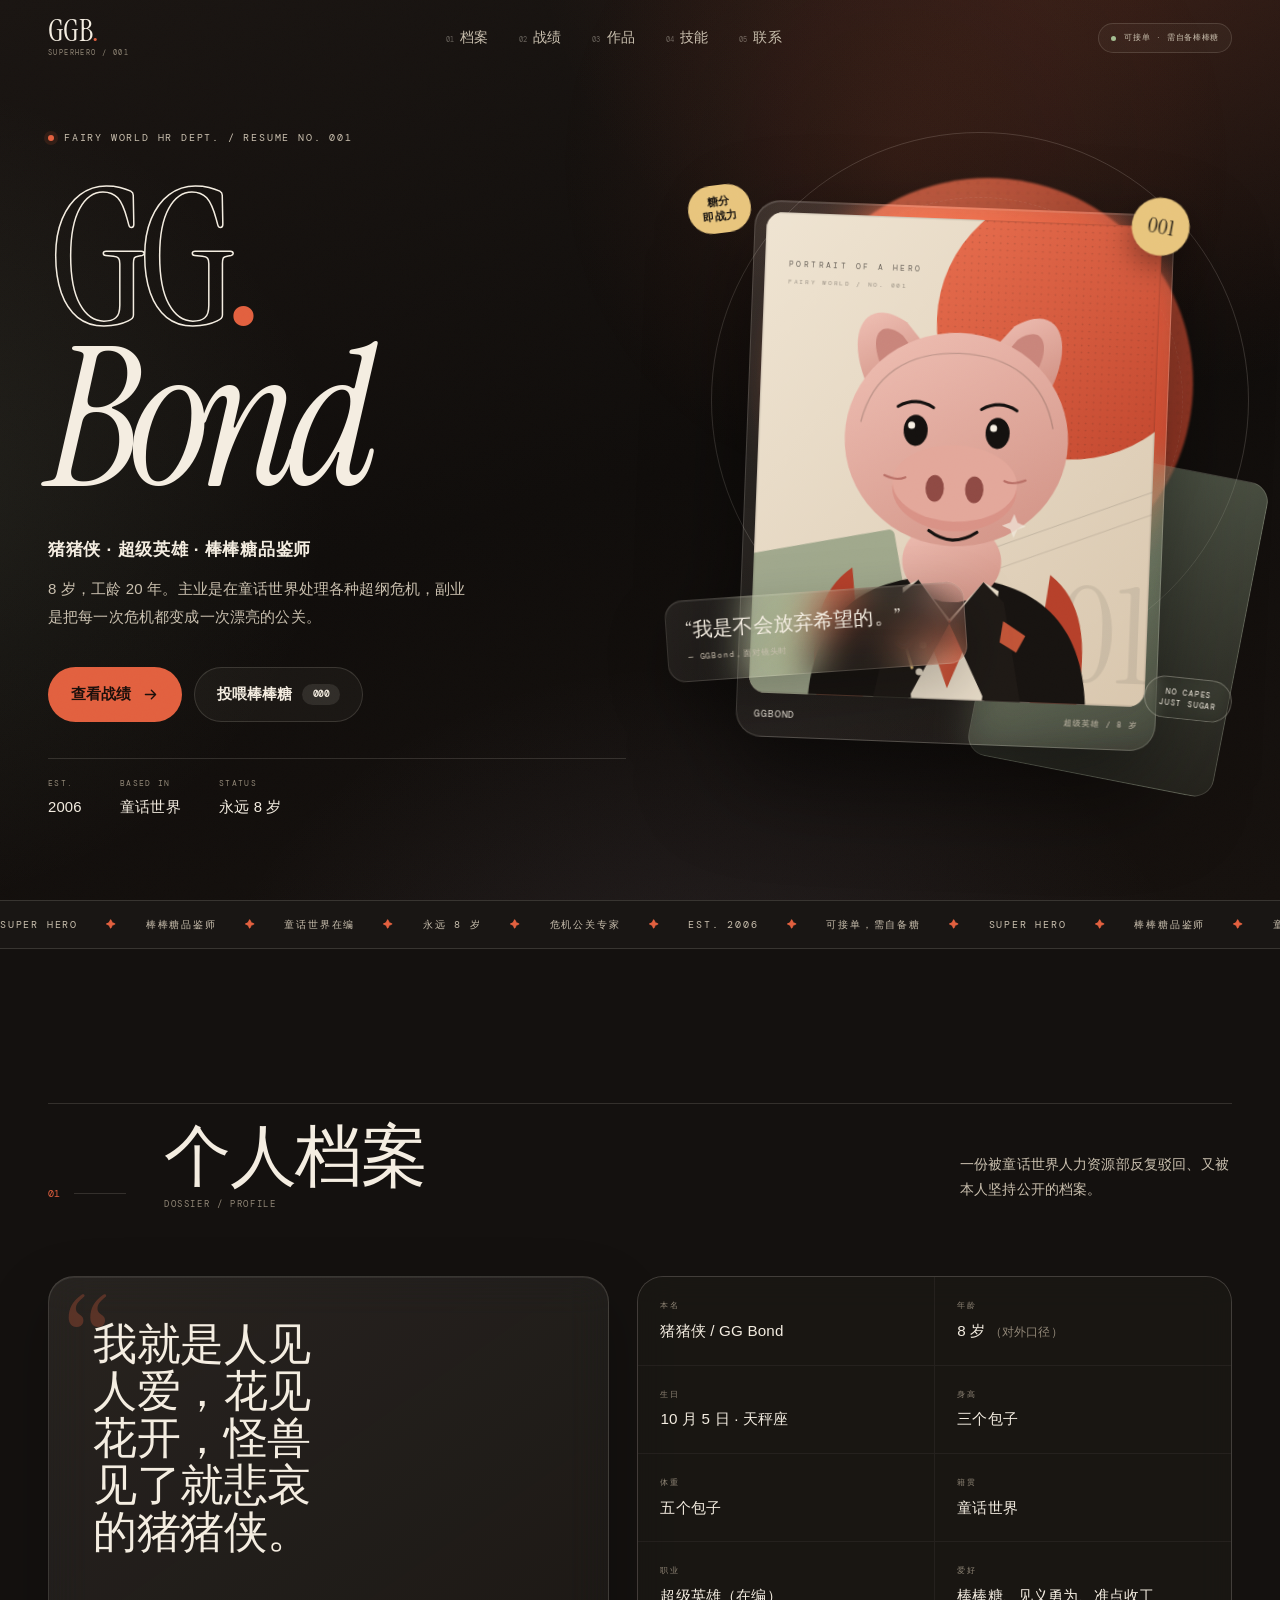
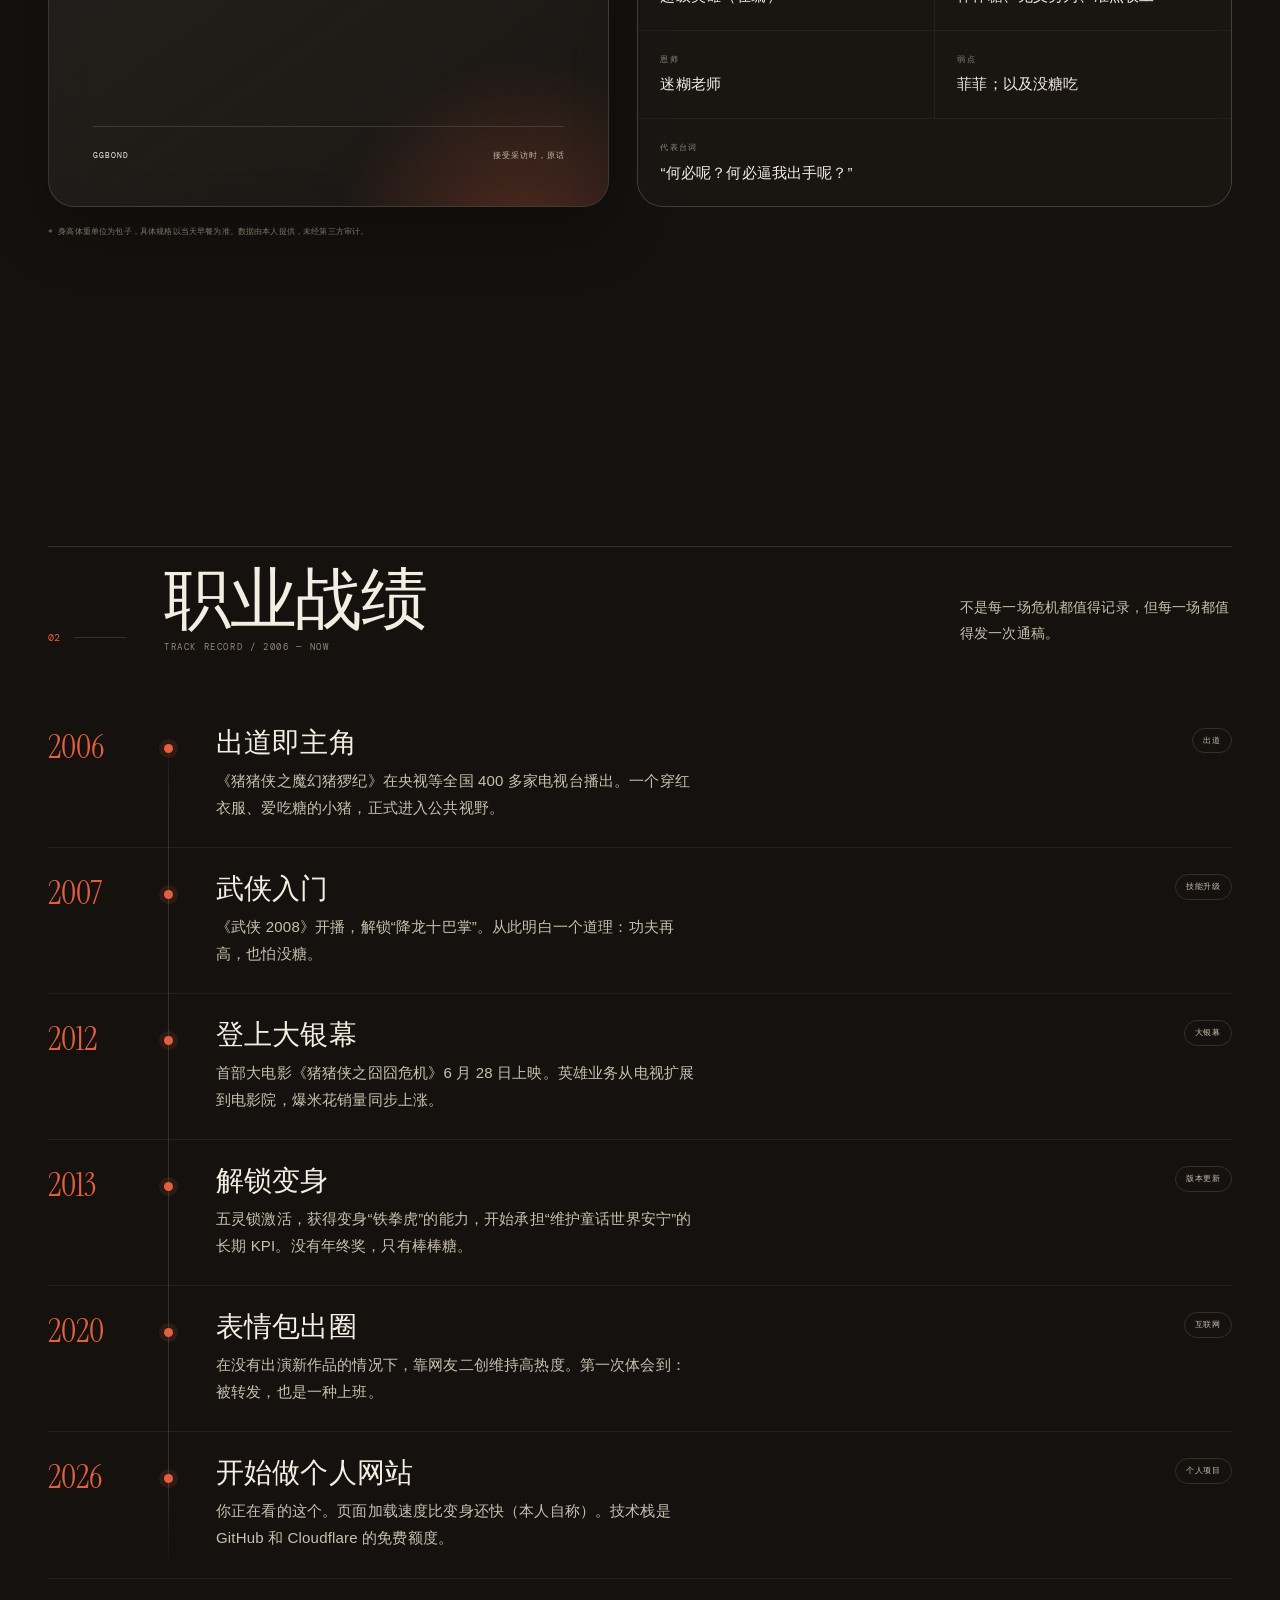
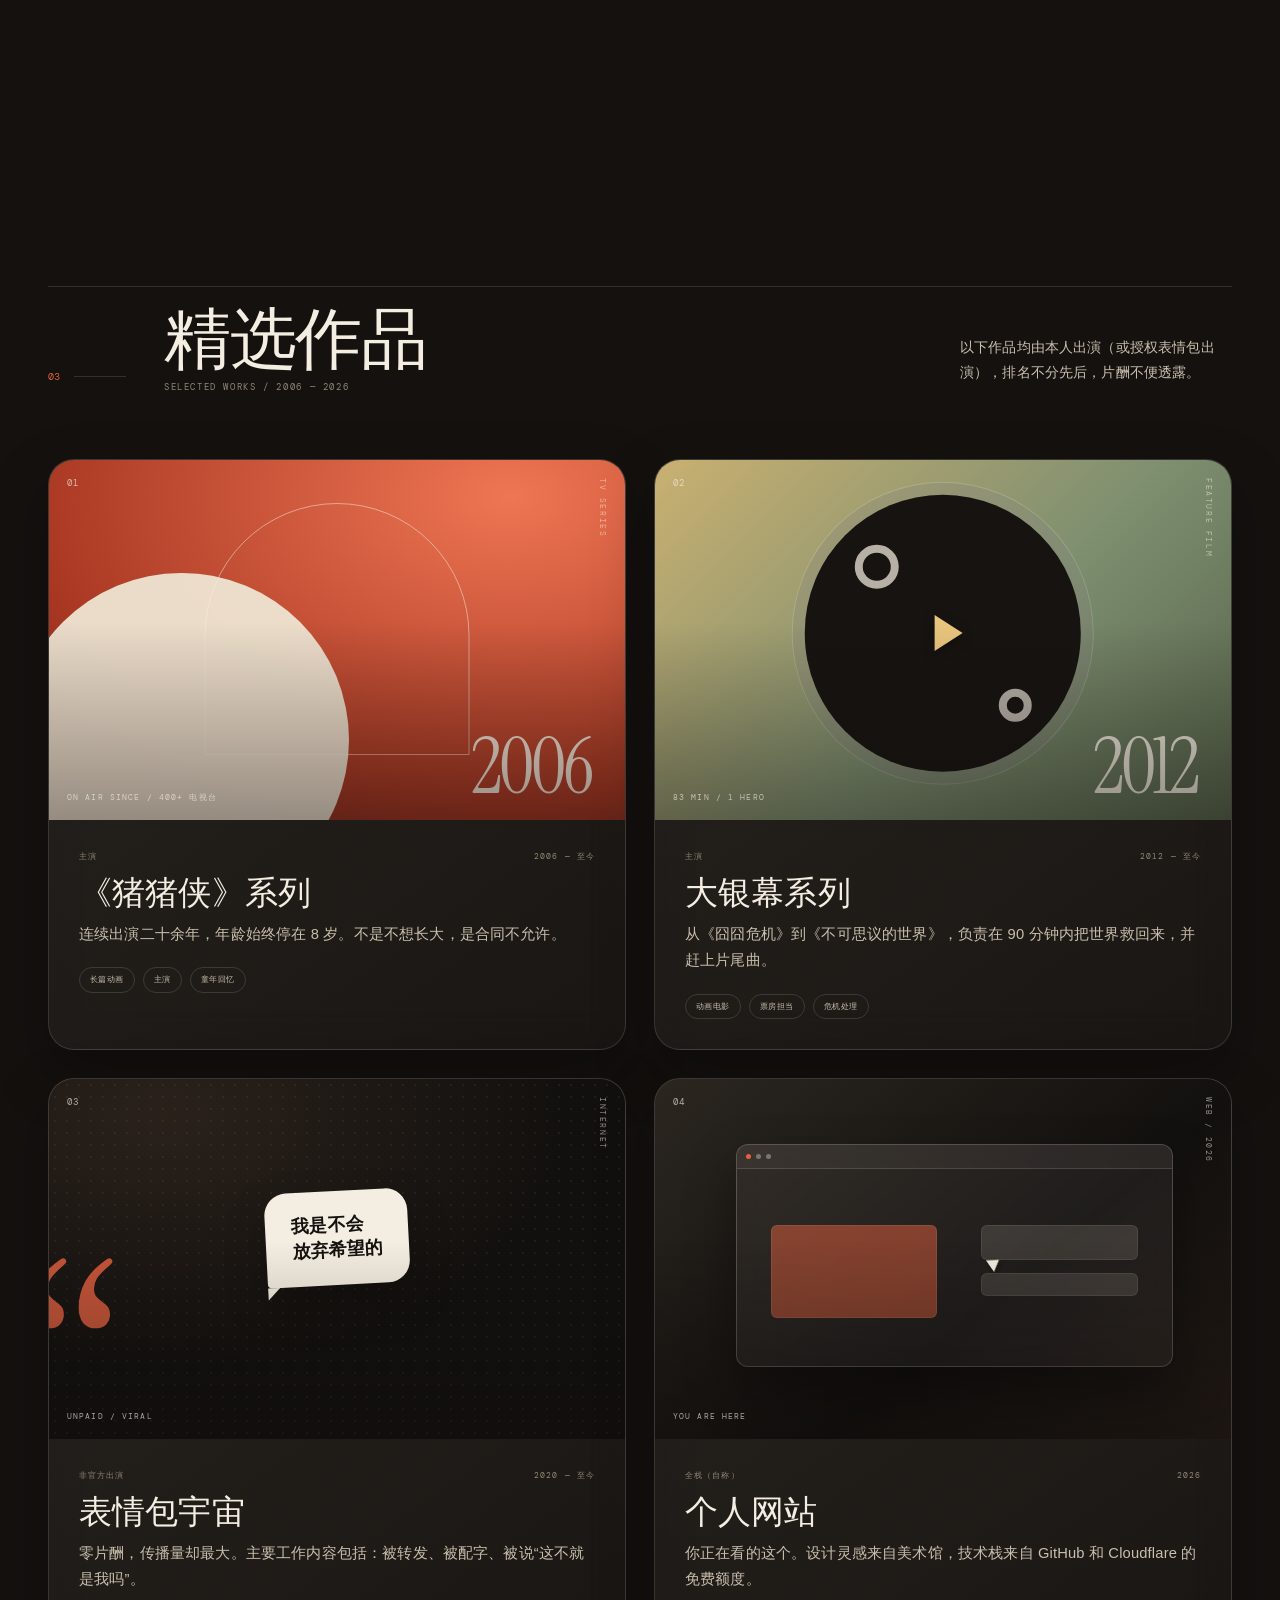
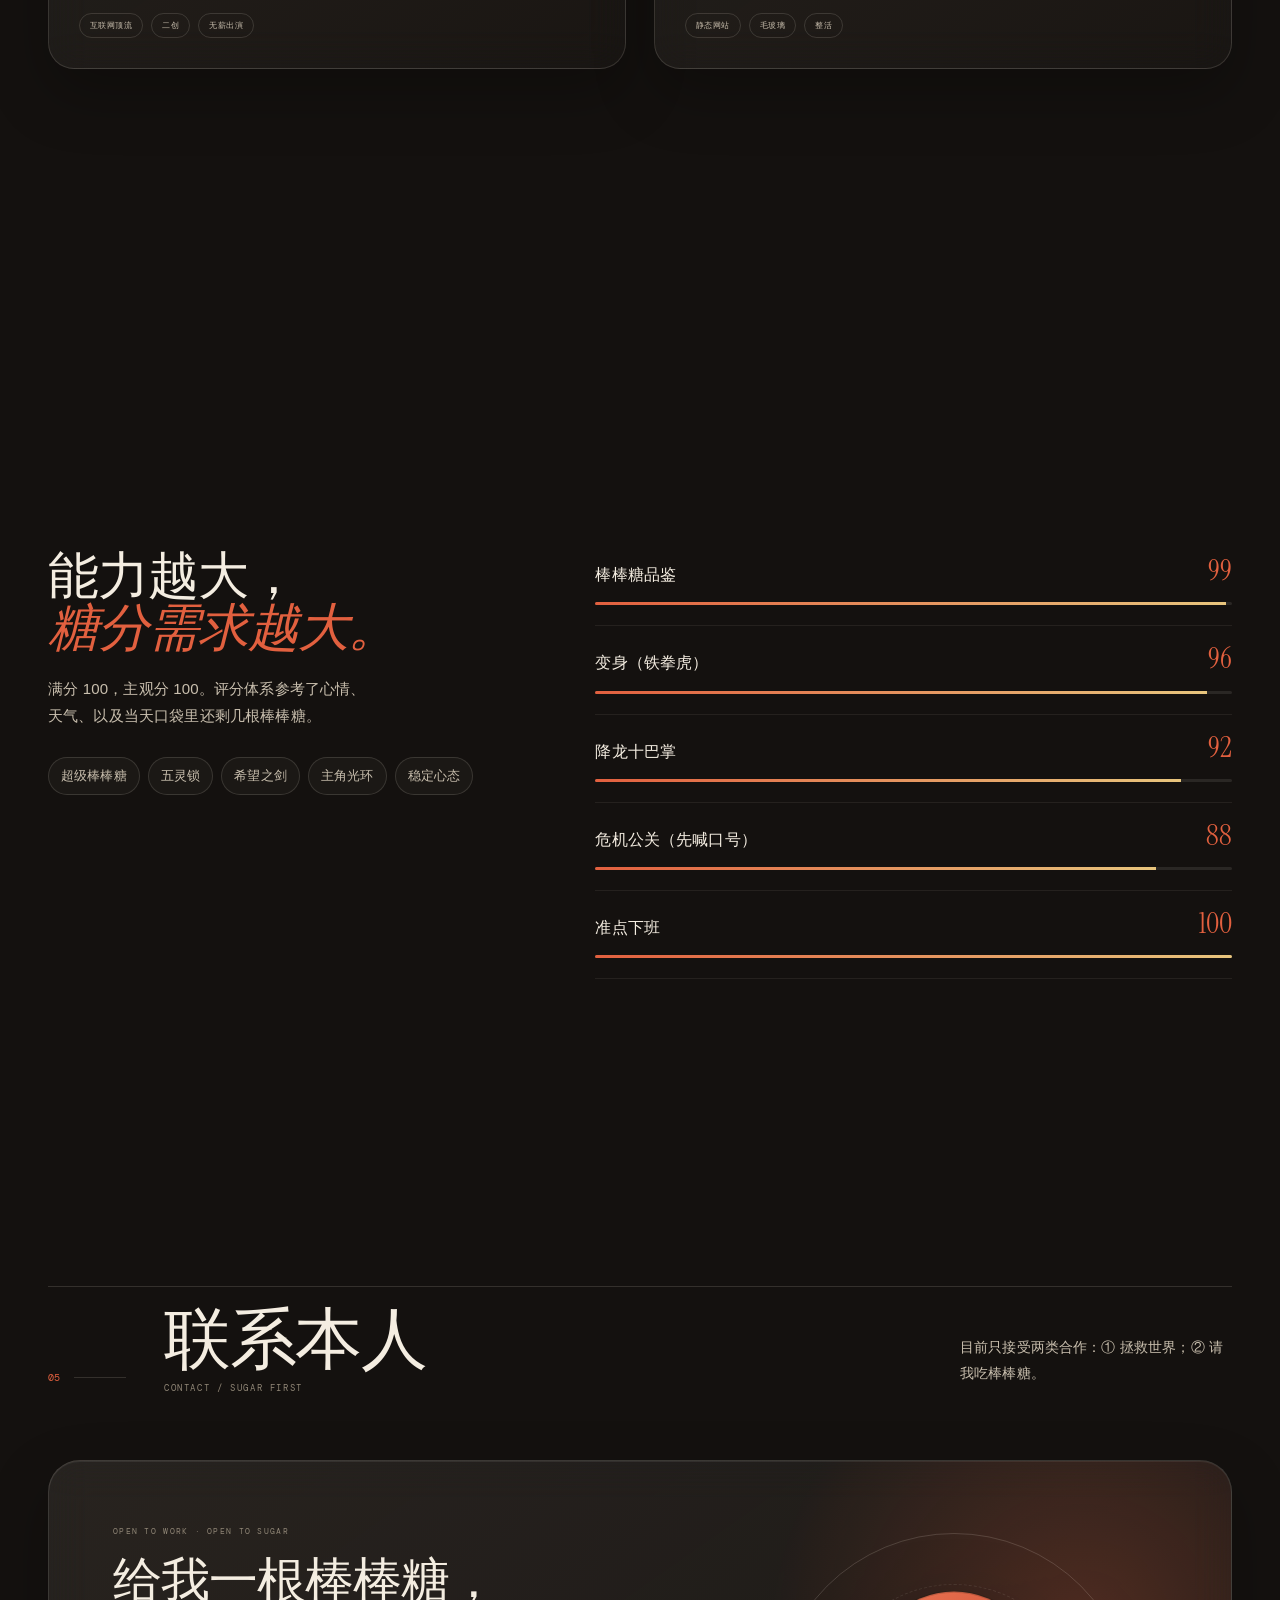
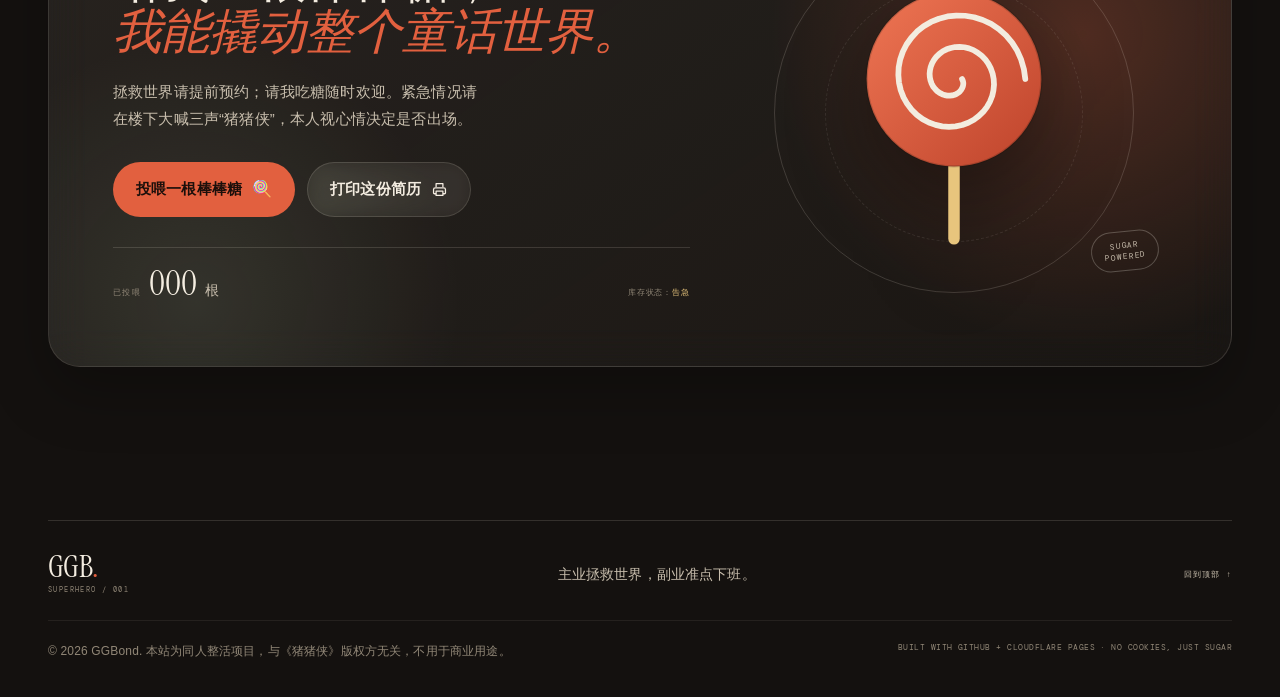
==== index.html @ 36826142 "feat: GGBond personal site" ====
<!DOCTYPE html>
<html lang="zh-CN" class="no-js">
<head>
  <meta charset="UTF-8">
  <meta name="viewport" content="width=device-width, initial-scale=1.0">
  <title>GGBond — 童话世界在编超级英雄｜个人简历</title>
  <meta name="description" content="GGBond（猪猪侠）的个人简历：8 岁，工龄 20 年，主业拯救世界，副业准点下班。一个用 HTML、毛玻璃和棒棒糖做出来的同人整活网站。">
  <meta name="author" content="GGBond">
  <meta name="theme-color" content="#14110f">
  <meta name="color-scheme" content="dark">

  <meta property="og:title" content="GGBond — 童话世界在编超级英雄">
  <meta property="og:description" content="8 岁，工龄 20 年。主业拯救世界，副业准点下班。">
  <meta property="og:type" content="website">
  <meta property="og:image" content="og.png">
  <meta name="twitter:card" content="summary_large_image">
  <meta name="twitter:title" content="GGBond — 童话世界在编超级英雄">
  <meta name="twitter:description" content="8 岁，工龄 20 年。主业拯救世界，副业准点下班。">

  <link rel="icon" href="favicon.svg" type="image/svg+xml">
  <link rel="manifest" href="site.webmanifest">
  <link rel="preload" href="assets/fonts/instrument-serif-400.woff2" as="font" type="font/woff2" crossorigin>
  <link rel="preload" href="assets/fonts/instrument-serif-400-italic.woff2" as="font" type="font/woff2" crossorigin>
  <link rel="stylesheet" href="styles.css">
  <script>document.documentElement.classList.remove('no-js');document.documentElement.classList.add('js');</script>

  <script type="application/ld+json">
  {
    "@context": "https://schema.org",
    "@type": "Person",
    "name": "GGBond",
    "alternateName": "猪猪侠",
    "jobTitle": "超级英雄",
    "description": "童话世界在编超级英雄，棒棒糖品鉴师，永远 8 岁。",
    "knowsAbout": ["棒棒糖品鉴", "危机公关", "降龙十巴掌", "准点下班"]
  }
  </script>
</head>
<body>
  <a class="skip-link" href="#main">跳到主要内容</a>
  <div class="progress" aria-hidden="true"><span id="progressBar"></span></div>
  <div class="cursor-glow" aria-hidden="true"></div>
  <div class="grain" aria-hidden="true"></div>

  <header class="site-header" id="header">
    <div class="shell header-inner">
      <a class="brand" href="#top" aria-label="GGBond 首页">
        <span class="brand-mark">GGB<span class="brand-dot">.</span></span>
        <span class="brand-sub">SUPERHERO / 001</span>
      </a>

      <nav class="site-nav" id="siteNav" aria-label="主导航">
        <a href="#profile"><span>01</span>档案</a>
        <a href="#track"><span>02</span>战绩</a>
        <a href="#works"><span>03</span>作品</a>
        <a href="#skills"><span>04</span>技能</a>
        <a href="#contact"><span>05</span>联系</a>
      </nav>

      <div class="header-right">
        <span class="status-pill"><span class="status-dot" aria-hidden="true"></span>可接单 · 需自备棒棒糖</span>
        <button class="nav-toggle" type="button" aria-expanded="false" aria-controls="siteNav" aria-label="打开菜单">
          <span></span><span></span>
        </button>
      </div>
    </div>
  </header>

  <main id="main">
    <div class="print-only print-head" aria-hidden="true">
      <span>GGBond · 个人简历</span>
      <span>童话世界 / 超级英雄 / 棒棒糖品鉴师 / 永远 8 岁</span>
    </div>

    <section class="hero shell" id="top" aria-labelledby="hero-title">
      <div class="hero-copy">
        <p class="eyebrow"><span class="eyebrow-dot" aria-hidden="true"></span>FAIRY WORLD HR DEPT. / RESUME NO. 001</p>

        <h1 class="hero-title" id="hero-title">
          <span class="hero-title-line"><span class="hero-title-outline">GG</span><span class="hero-title-dot">.</span></span>
          <span class="hero-title-line"><em>Bond</em></span>
        </h1>

        <div class="hero-intro">
          <p class="hero-kicker">猪猪侠 · 超级英雄 · 棒棒糖品鉴师</p>
          <p class="hero-lead">8 岁，工龄 20 年。主业是在童话世界处理各种超纲危机，副业是把每一次危机都变成一次漂亮的公关。</p>
        </div>

        <div class="hero-actions">
          <a class="btn btn--primary" href="#track">
            查看战绩
            <svg class="icon" viewBox="0 0 20 20" aria-hidden="true"><path d="M4 10h11M11 5l5 5-5 5" fill="none" stroke="currentColor" stroke-width="1.6" stroke-linecap="round" stroke-linejoin="round"/></svg>
          </a>
          <button class="btn btn--ghost" type="button" data-feed>
            投喂棒棒糖
            <span class="btn-count" data-count>000</span>
          </button>
        </div>

        <dl class="hero-meta">
          <div><dt>EST.</dt><dd>2006</dd></div>
          <div><dt>BASED IN</dt><dd>童话世界</dd></div>
          <div><dt>STATUS</dt><dd>永远 8 岁</dd></div>
        </dl>
      </div>

      <div class="hero-art">
        <div class="art-disc" aria-hidden="true"></div>
        <div class="art-ring" aria-hidden="true"></div>
        <div class="art-slab" aria-hidden="true"></div>

        <figure class="portrait">
          <span class="portrait-badge" aria-hidden="true">001</span>
          <div class="portrait-window">
            <svg viewBox="0 0 560 680" xmlns="http://www.w3.org/2000/svg" role="img" aria-label="GGBond 的复古肖像插画：一头穿着黑色西装、别着棒棒糖胸针的小猪，背后是珊瑚色圆形和鼠尾草绿色色块。" focusable="false">
              <defs>
                <linearGradient id="p-paper" x1="0" y1="0" x2="1" y2="1">
                  <stop offset="0" stop-color="#efe4d2"/>
                  <stop offset="1" stop-color="#d9c7ae"/>
                </linearGradient>
                <linearGradient id="p-skin" x1=".2" y1="0" x2=".8" y2="1">
                  <stop offset="0" stop-color="#edbcb0"/>
                  <stop offset="1" stop-color="#d39487"/>
                </linearGradient>
                <linearGradient id="p-coral" x1="0" y1="0" x2="1" y2="1">
                  <stop offset="0" stop-color="#ea7050"/>
                  <stop offset="1" stop-color="#bf432b"/>
                </linearGradient>
                <pattern id="p-dots" width="10" height="10" patternUnits="userSpaceOnUse">
                  <circle cx="2" cy="2" r="1.2" fill="#14110f" opacity=".35"/>
                </pattern>
                <clipPath id="p-clip">
                  <rect width="560" height="680" rx="18"/>
                </clipPath>
              </defs>

              <g clip-path="url(#p-clip)">
                <rect width="560" height="680" fill="url(#p-paper)"/>
                <circle cx="438" cy="142" r="192" fill="url(#p-coral)"/>
                <circle cx="438" cy="142" r="192" fill="url(#p-dots)" opacity=".5"/>
                <rect x="-96" y="472" width="330" height="330" rx="8" fill="#8d9c7e" opacity=".78" transform="rotate(-12 69 637)"/>
                <path d="M-20 604 L580 368" stroke="#14110f" stroke-opacity=".14" stroke-width="1.5"/>
                <path d="M-20 636 L580 400" stroke="#14110f" stroke-opacity=".1" stroke-width="1.5"/>

                <text x="34" y="76" font-family="DM Mono, monospace" font-size="11" letter-spacing="3.4" fill="#14110f" opacity=".58">PORTRAIT OF A HERO</text>
                <text x="34" y="100" font-family="DM Mono, monospace" font-size="9" letter-spacing="2.4" fill="#14110f" opacity=".4">FAIRY WORLD / NO. 001</text>
                <text x="430" y="648" font-family="Instrument Serif, serif" font-size="190" fill="#14110f" opacity=".08">01</text>

                <path d="M96 680 C82 590 94 532 140 498 L162 680 Z" fill="#b6402a"/>
                <path d="M464 680 C478 590 466 532 420 498 L398 680 Z" fill="#b6402a"/>

                <path d="M84 680 C92 566 156 506 280 506 C404 506 468 566 476 680 Z" fill="#171310"/>
                <ellipse cx="280" cy="484" rx="70" ry="58" fill="url(#p-skin)"/>

                <path d="M234 512 L280 566 L326 512 L348 524 L330 680 L230 680 L212 524 Z" fill="#e9ddc9"/>
                <path d="M280 566 L301 610 L280 664 L259 610 Z" fill="url(#p-coral)"/>
                <path d="M234 512 L280 572 L226 680 L176 680 L204 540 Z" fill="#1e1915"/>
                <path d="M326 512 L280 572 L334 680 L384 680 L356 540 Z" fill="#1e1915"/>
                <path d="M356 566 L388 586 L376 610 L352 596 Z" fill="#e2603f" opacity=".85"/>

                <path d="M147 231 C116 155 151 114 204 149 L239 190 Z" fill="url(#p-skin)"/>
                <path d="M413 231 C444 155 409 114 356 149 L321 190 Z" fill="url(#p-skin)"/>
                <path d="M168 208 C150 165 170 146 199 168 L219 193 Z" fill="#c9857b"/>
                <path d="M392 208 C410 165 390 146 361 168 L341 193 Z" fill="#c9857b"/>

                <ellipse cx="280" cy="312" rx="158" ry="151" fill="url(#p-skin)"/>
                <path d="M144 292 C158 226 206 190 280 190 C354 190 402 226 416 292" stroke="#14110f" stroke-opacity=".18" stroke-width="2" fill="none"/>

                <path d="M196 268 Q221 253 246 268" stroke="#14110f" stroke-width="4.5" stroke-linecap="round" fill="none"/>
                <path d="M314 268 Q339 253 364 268" stroke="#14110f" stroke-width="4.5" stroke-linecap="round" fill="none"/>
                <ellipse cx="222" cy="301" rx="17" ry="22" fill="#14110f"/>
                <ellipse cx="338" cy="301" rx="17" ry="22" fill="#14110f"/>
                <circle cx="216" cy="294" r="5" fill="#f7f0e4"/>
                <circle cx="332" cy="294" r="5" fill="#f7f0e4"/>

                <ellipse cx="280" cy="382" rx="88" ry="60" fill="#d99286"/>
                <ellipse cx="280" cy="374" rx="88" ry="54" fill="#e3a79a"/>
                <ellipse cx="252" cy="382" rx="13" ry="19" fill="#8f4a44"/>
                <ellipse cx="308" cy="382" rx="13" ry="19" fill="#8f4a44"/>
                <path d="M246 442 Q280 466 314 442" stroke="#14110f" stroke-width="4.5" stroke-linecap="round" fill="none"/>
                <path d="M180 366 q18 8 30 2" stroke="#b96f66" stroke-width="3" stroke-linecap="round" fill="none"/>
                <path d="M380 366 q-18 8 -30 2" stroke="#b96f66" stroke-width="3" stroke-linecap="round" fill="none"/>

                <circle cx="244" cy="604" r="5" fill="#e9ddc9"/>
                <circle cx="240" cy="642" r="5" fill="#e9ddc9"/>
                <g transform="translate(205 590) rotate(-18)">
                  <rect x="7" y="16" width="4" height="38" rx="2" fill="#e8c57d"/>
                  <circle cx="9" cy="10" r="14" fill="url(#p-coral)"/>
                  <path d="M9 10 m0 -8 a8 8 0 1 1 -0.1 0" fill="none" stroke="#f3ecdf" stroke-width="2"/>
                </g>
                <path d="M366 414 l5 12 12 5 -12 5 -5 12 -5 -12 -12 -5 12 -5Z" fill="#f3ecdf" opacity=".7"/>
              </g>

              <rect x="1" y="1" width="558" height="678" rx="17" fill="none" stroke="#14110f" stroke-opacity=".22"/>
            </svg>
          </div>
          <figcaption class="portrait-caption">
            <span class="portrait-name">GGBond</span>
            <span>超级英雄 / 8 岁</span>
          </figcaption>
        </figure>

        <blockquote class="hero-quote glass">
          <p>“我是不会放弃希望的。”</p>
          <cite>— GGBond，面对镜头时</cite>
        </blockquote>

        <span class="sticker sticker--butter" aria-hidden="true">糖分<br>即战力</span>
        <span class="sticker sticker--outline" aria-hidden="true">NO CAPES<br>JUST SUGAR</span>
      </div>
    </section>

    <div class="marquee" aria-hidden="true">
      <div class="marquee-track">
        <span>SUPER HERO <i>✦</i> 棒棒糖品鉴师 <i>✦</i> 童话世界在编 <i>✦</i> 永远 8 岁 <i>✦</i> 危机公关专家 <i>✦</i> EST. 2006 <i>✦</i> 可接单，需自备糖 <i>✦</i></span>
        <span>SUPER HERO <i>✦</i> 棒棒糖品鉴师 <i>✦</i> 童话世界在编 <i>✦</i> 永远 8 岁 <i>✦</i> 危机公关专家 <i>✦</i> EST. 2006 <i>✦</i> 可接单，需自备糖 <i>✦</i></span>
      </div>
    </div>

    <section class="section shell" id="profile" aria-labelledby="profile-title">
      <header class="section-head reveal">
        <div class="section-id"><span class="section-index">01</span><span class="section-rule" aria-hidden="true"></span></div>
        <div class="section-title-wrap">
          <h2 id="profile-title">个人档案</h2>
          <p class="section-en">DOSSIER / PROFILE</p>
        </div>
        <p class="section-note">一份被童话世界人力资源部反复驳回、又被本人坚持公开的档案。</p>
      </header>

      <div class="profile-grid">
        <div class="quote-card glass reveal">
          <span class="quote-mark" aria-hidden="true">“</span>
          <blockquote>我就是人见人爱，花见花开，怪兽见了就悲哀的猪猪侠。</blockquote>
          <div class="quote-foot">
            <span>GGBond</span>
            <span>接受采访时，原话</span>
          </div>
        </div>

        <dl class="facts reveal">
          <div class="fact"><dt>本名</dt><dd>猪猪侠 / GG Bond</dd></div>
          <div class="fact"><dt>年龄</dt><dd>8 岁 <span class="fact-note">（对外口径）</span></dd></div>
          <div class="fact"><dt>生日</dt><dd>10 月 5 日 · 天秤座</dd></div>
          <div class="fact"><dt>身高</dt><dd>三个包子</dd></div>
          <div class="fact"><dt>体重</dt><dd>五个包子</dd></div>
          <div class="fact"><dt>籍贯</dt><dd>童话世界</dd></div>
          <div class="fact"><dt>职业</dt><dd>超级英雄（在编）</dd></div>
          <div class="fact"><dt>爱好</dt><dd>棒棒糖、见义勇为、准点收工</dd></div>
          <div class="fact"><dt>恩师</dt><dd>迷糊老师</dd></div>
          <div class="fact"><dt>弱点</dt><dd>菲菲；以及没糖吃</dd></div>
          <div class="fact fact--wide"><dt>代表台词</dt><dd>“何必呢？何必逼我出手呢？”</dd></div>
        </dl>
      </div>

      <p class="footnote">* 身高体重单位为包子，具体规格以当天早餐为准。数据由本人提供，未经第三方审计。</p>
    </section>

    <section class="section shell" id="track" aria-labelledby="track-title">
      <header class="section-head reveal">
        <div class="section-id"><span class="section-index">02</span><span class="section-rule" aria-hidden="true"></span></div>
        <div class="section-title-wrap">
          <h2 id="track-title">职业战绩</h2>
          <p class="section-en">TRACK RECORD / 2006 — NOW</p>
        </div>
        <p class="section-note">不是每一场危机都值得记录，但每一场都值得发一次通稿。</p>
      </header>

      <ol class="timeline">
        <li class="timeline-item reveal">
          <div class="timeline-year">2006</div>
          <div class="timeline-body">
            <div>
              <h3>出道即主角</h3>
              <p>《猪猪侠之魔幻猪猡纪》在央视等全国 400 多家电视台播出。一个穿红衣服、爱吃糖的小猪，正式进入公共视野。</p>
            </div>
            <span class="tag">出道</span>
          </div>
        </li>
        <li class="timeline-item reveal">
          <div class="timeline-year">2007</div>
          <div class="timeline-body">
            <div>
              <h3>武侠入门</h3>
              <p>《武侠 2008》开播，解锁“降龙十巴掌”。从此明白一个道理：功夫再高，也怕没糖。</p>
            </div>
            <span class="tag">技能升级</span>
          </div>
        </li>
        <li class="timeline-item reveal">
          <div class="timeline-year">2012</div>
          <div class="timeline-body">
            <div>
              <h3>登上大银幕</h3>
              <p>首部大电影《猪猪侠之囧囧危机》6 月 28 日上映。英雄业务从电视扩展到电影院，爆米花销量同步上涨。</p>
            </div>
            <span class="tag">大银幕</span>
          </div>
        </li>
        <li class="timeline-item reveal">
          <div class="timeline-year">2013</div>
          <div class="timeline-body">
            <div>
              <h3>解锁变身</h3>
              <p>五灵锁激活，获得变身“铁拳虎”的能力，开始承担“维护童话世界安宁”的长期 KPI。没有年终奖，只有棒棒糖。</p>
            </div>
            <span class="tag">版本更新</span>
          </div>
        </li>
        <li class="timeline-item reveal">
          <div class="timeline-year">2020</div>
          <div class="timeline-body">
            <div>
              <h3>表情包出圈</h3>
              <p>在没有出演新作品的情况下，靠网友二创维持高热度。第一次体会到：被转发，也是一种上班。</p>
            </div>
            <span class="tag">互联网</span>
          </div>
        </li>
        <li class="timeline-item reveal">
          <div class="timeline-year">2026</div>
          <div class="timeline-body">
            <div>
              <h3>开始做个人网站</h3>
              <p>你正在看的这个。页面加载速度比变身还快（本人自称）。技术栈是 GitHub 和 Cloudflare 的免费额度。</p>
            </div>
            <span class="tag">个人项目</span>
          </div>
        </li>
      </ol>
    </section>

    <section class="section shell" id="works" aria-labelledby="works-title">
      <header class="section-head reveal">
        <div class="section-id"><span class="section-index">03</span><span class="section-rule" aria-hidden="true"></span></div>
        <div class="section-title-wrap">
          <h2 id="works-title">精选作品</h2>
          <p class="section-en">SELECTED WORKS / 2006 — 2026</p>
        </div>
        <p class="section-note">以下作品均由本人出演（或授权表情包出演），排名不分先后，片酬不便透露。</p>
      </header>

      <div class="works-grid">
        <article class="work-card glass reveal">
          <div class="work-cover work-cover--series">
            <span class="work-index">01</span>
            <span class="work-vertical">TV SERIES</span>
            <span class="cover-sun" aria-hidden="true"></span>
            <span class="cover-arch" aria-hidden="true"></span>
            <span class="cover-year" aria-hidden="true">2006</span>
            <span class="cover-caption">ON AIR SINCE / 400+ 电视台</span>
          </div>
          <div class="work-body">
            <div class="work-meta"><span>主演</span><span>2006 — 至今</span></div>
            <h3>《猪猪侠》系列</h3>
            <p>连续出演二十余年，年龄始终停在 8 岁。不是不想长大，是合同不允许。</p>
            <ul class="tags"><li>长篇动画</li><li>主演</li><li>童年回忆</li></ul>
          </div>
        </article>

        <article class="work-card glass reveal">
          <div class="work-cover work-cover--film">
            <span class="work-index">02</span>
            <span class="work-vertical">FEATURE FILM</span>
            <span class="cover-reel" aria-hidden="true"></span>
            <span class="cover-play" aria-hidden="true"></span>
            <span class="cover-year" aria-hidden="true">2012</span>
            <span class="cover-caption">83 MIN / 1 HERO</span>
          </div>
          <div class="work-body">
            <div class="work-meta"><span>主演</span><span>2012 — 至今</span></div>
            <h3>大银幕系列</h3>
            <p>从《囧囧危机》到《不可思议的世界》，负责在 90 分钟内把世界救回来，并赶上片尾曲。</p>
            <ul class="tags"><li>动画电影</li><li>票房担当</li><li>危机处理</li></ul>
          </div>
        </article>

        <article class="work-card glass reveal">
          <div class="work-cover work-cover--meme">
            <span class="work-index">03</span>
            <span class="work-vertical">INTERNET</span>
            <span class="cover-bigquote" aria-hidden="true">“</span>
            <span class="cover-bubble" aria-hidden="true">我是不会<br>放弃希望的</span>
            <span class="cover-caption">UNPAID / VIRAL</span>
          </div>
          <div class="work-body">
            <div class="work-meta"><span>非官方出演</span><span>2020 — 至今</span></div>
            <h3>表情包宇宙</h3>
            <p>零片酬，传播量却最大。主要工作内容包括：被转发、被配字、被说“这不就是我吗”。</p>
            <ul class="tags"><li>互联网顶流</li><li>二创</li><li>无薪出演</li></ul>
          </div>
        </article>

        <article class="work-card glass reveal">
          <div class="work-cover work-cover--web">
            <span class="work-index">04</span>
            <span class="work-vertical">WEB / 2026</span>
            <span class="cover-browser" aria-hidden="true">
              <span class="browser-bar"><i></i><i></i><i></i></span>
              <span class="browser-pane browser-pane--a"></span>
              <span class="browser-pane browser-pane--b"></span>
              <span class="browser-pane browser-pane--c"></span>
              <span class="browser-cursor"></span>
            </span>
            <span class="cover-caption">YOU ARE HERE</span>
          </div>
          <div class="work-body">
            <div class="work-meta"><span>全栈（自称）</span><span>2026</span></div>
            <h3>个人网站</h3>
            <p>你正在看的这个。设计灵感来自美术馆，技术栈来自 GitHub 和 Cloudflare 的免费额度。</p>
            <ul class="tags"><li>静态网站</li><li>毛玻璃</li><li>整活</li></ul>
          </div>
        </article>
      </div>
    </section>

    <section class="section shell" id="skills" aria-labelledby="skills-title">
      <header class="section-head reveal">
        <div class="section-id"><span class="section-index">04</span><span class="section-rule" aria-hidden="true"></span></div>
        <div class="section-title-wrap">
          <h2 id="skills-title">核心技能</h2>
          <p class="section-en">CAPABILITIES / SELF-REPORTED</p>
        </div>
        <p class="section-note">能力越大，糖分需求越大。以下评分由本人独立、客观、无第三方参与地完成。</p>
      </header>

      <div class="skills-grid">
        <div class="skills-aside reveal">
          <p class="big-line">能力越大，<br><em>糖分需求越大。</em></p>
          <p class="skills-copy">满分 100，主观分 100。评分体系参考了心情、天气、以及当天口袋里还剩几根棒棒糖。</p>
          <ul class="tool-chips" aria-label="常用工具">
            <li>超级棒棒糖</li>
            <li>五灵锁</li>
            <li>希望之剑</li>
            <li>主角光环</li>
            <li>稳定心态</li>
          </ul>
        </div>

        <div class="skill-list">
          <div class="skill reveal" style="--value:99%">
            <div class="skill-head"><span>棒棒糖品鉴</span><span class="skill-value">99</span></div>
            <div class="skill-bar" aria-hidden="true"><span></span></div>
          </div>
          <div class="skill reveal" style="--value:96%">
            <div class="skill-head"><span>变身（铁拳虎）</span><span class="skill-value">96</span></div>
            <div class="skill-bar" aria-hidden="true"><span></span></div>
          </div>
          <div class="skill reveal" style="--value:92%">
            <div class="skill-head"><span>降龙十巴掌</span><span class="skill-value">92</span></div>
            <div class="skill-bar" aria-hidden="true"><span></span></div>
          </div>
          <div class="skill reveal" style="--value:88%">
            <div class="skill-head"><span>危机公关（先喊口号）</span><span class="skill-value">88</span></div>
            <div class="skill-bar" aria-hidden="true"><span></span></div>
          </div>
          <div class="skill reveal" style="--value:100%">
            <div class="skill-head"><span>准点下班</span><span class="skill-value">100</span></div>
            <div class="skill-bar" aria-hidden="true"><span></span></div>
          </div>
        </div>
      </div>
    </section>

    <section class="section shell" id="contact" aria-labelledby="contact-title">
      <header class="section-head reveal">
        <div class="section-id"><span class="section-index">05</span><span class="section-rule" aria-hidden="true"></span></div>
        <div class="section-title-wrap">
          <h2 id="contact-title">联系本人</h2>
          <p class="section-en">CONTACT / SUGAR FIRST</p>
        </div>
        <p class="section-note">目前只接受两类合作：① 拯救世界；② 请我吃棒棒糖。</p>
      </header>

      <div class="contact-panel glass reveal">
        <div class="contact-copy">
          <p class="contact-kicker">OPEN TO WORK · OPEN TO SUGAR</p>
          <h3>给我一根棒棒糖，<br><em>我能撬动整个童话世界。</em></h3>
          <p class="contact-body">拯救世界请提前预约；请我吃糖随时欢迎。紧急情况请在楼下大喊三声“猪猪侠”，本人视心情决定是否出场。</p>

          <div class="contact-actions">
            <button class="btn btn--primary" type="button" data-feed>
              投喂一根棒棒糖
              <span class="btn-emoji" aria-hidden="true">🍭</span>
            </button>
            <button class="btn btn--ghost" type="button" data-print>
              打印这份简历
              <svg class="icon" viewBox="0 0 20 20" aria-hidden="true"><path d="M6 7V3h8v4M6 15H4a1 1 0 0 1-1-1v-4a2 2 0 0 1 2-2h10a2 2 0 0 1 2 2v4a1 1 0 0 1-1 1h-2M6 12h8v5H6z" fill="none" stroke="currentColor" stroke-width="1.5" stroke-linejoin="round"/></svg>
            </button>
          </div>

          <div class="feed-meter" aria-live="polite">
            <span class="feed-label">已投喂</span>
            <strong class="feed-number" data-count>000</strong>
            <span class="feed-unit">根</span>
            <span class="feed-hint">库存状态：<span data-stock>告急</span></span>
          </div>
        </div>

        <div class="contact-art" aria-hidden="true">
          <span class="contact-orbit"></span>
          <svg class="lollipop" viewBox="0 0 200 260" xmlns="http://www.w3.org/2000/svg">
            <defs>
              <linearGradient id="lolli" x1="0" y1="0" x2="1" y2="1">
                <stop offset="0" stop-color="#ef7654"/>
                <stop offset="1" stop-color="#be432b"/>
              </linearGradient>
            </defs>
            <rect x="95" y="152" width="10" height="92" rx="5" fill="#e8c57d"/>
            <circle cx="100" cy="100" r="76" fill="url(#lolli)"/>
            <circle cx="100" cy="100" r="76" fill="none" stroke="#14110f" stroke-opacity=".18" stroke-width="2"/>
            <path d="M 107.0 100.0 L 107.5 101.1 L 107.9 102.3 L 108.1 103.6 L 108.0 105.0 L 107.7 106.5 L 107.1 107.9 L 106.3 109.3 L 105.2 110.7 L 103.9 111.9 L 102.3 112.9 L 100.5 113.7 L 98.5 114.3 L 96.4 114.5 L 94.2 114.4 L 91.9 114.0 L 89.7 113.2 L 87.5 112.1 L 85.4 110.6 L 83.6 108.7 L 81.9 106.6 L 80.6 104.1 L 79.6 101.4 L 79.0 98.5 L 78.8 95.5 L 79.1 92.4 L 79.8 89.3 L 81.0 86.2 L 82.7 83.3 L 84.8 80.5 L 87.3 78.1 L 90.3 75.9 L 93.6 74.2 L 97.2 73.0 L 101.0 72.2 L 104.9 72.0 L 109.0 72.4 L 113.0 73.4 L 116.9 74.9 L 120.6 77.1 L 124.1 79.8 L 127.2 83.0 L 129.8 86.7 L 132.0 90.8 L 133.6 95.3 L 134.5 100.0 L 134.8 104.9 L 134.3 109.8 L 133.2 114.8 L 131.3 119.6 L 128.8 124.1 L 125.5 128.4 L 121.7 132.1 L 117.3 135.4 L 112.4 138.0 L 107.1 140.0 L 101.4 141.2 L 95.6 141.6 L 89.7 141.2 L 83.9 139.9 L 78.2 137.8 L 72.7 134.9 L 67.7 131.2 L 63.2 126.7 L 59.3 121.6 L 56.1 116.0 L 53.7 109.8 L 52.2 103.3 L 51.6 96.6 L 51.9 89.8 L 53.2 83.0 L 55.5 76.3 L 58.7 70.0 L 62.9 64.1 L 67.8 58.8 L 73.6 54.2 L 80.0 50.4 L 86.9 47.6 L 94.3 45.6 L 101.9 44.8 L 109.7 45.0 L 117.5 46.3 L 125.0 48.7 L 132.3 52.1 L 139.0 56.6 L 145.2 62.1 L 150.5 68.4 L 155.0 75.5 L 158.4 83.2 L 160.8 91.5 L 162.0 100.0" fill="none" stroke="#f3ecdf" stroke-width="5" stroke-linecap="round" stroke-linejoin="round"/>
          </svg>
          <span class="contact-stamp">SUGAR<br>POWERED</span>
        </div>
      </div>
      <p class="print-only print-disclaimer">本站为同人整活项目，与《猪猪侠》版权方无关，不用于商业用途。技术支持：GitHub + Cloudflare Pages，纯静态、无后端、无跟踪。</p>
    </section>
  </main>

  <footer class="site-footer shell">
    <div class="footer-top">
      <a class="brand" href="#top" aria-label="回到顶部">
        <span class="brand-mark">GGB<span class="brand-dot">.</span></span>
        <span class="brand-sub">SUPERHERO / 001</span>
      </a>
      <p>主业拯救世界，副业准点下班。</p>
      <a class="back-top" href="#top">回到顶部 <span aria-hidden="true">↑</span></a>
    </div>
    <div class="footer-bottom">
      <p>© <span data-year>2026</span> GGBond. 本站为同人整活项目，与《猪猪侠》版权方无关，不用于商业用途。</p>
      <p class="footer-build">BUILT WITH GITHUB + CLOUDFLARE PAGES · NO COOKIES, JUST SUGAR</p>
    </div>
  </footer>

  <div class="toast" id="toast" role="status" aria-live="polite"></div>

  <script src="script.js" defer></script>
</body>
</html>
---- styles.css ----
/* ==========================================================================
   GGBond — personal site
   Pure CSS. No framework, no build step, no tracking.
   ========================================================================== */

@font-face {
  font-family: "Instrument Serif";
  src: url("assets/fonts/instrument-serif-400.woff2") format("woff2");
  font-weight: 400;
  font-style: normal;
  font-display: swap;
}

@font-face {
  font-family: "Instrument Serif";
  src: url("assets/fonts/instrument-serif-400-italic.woff2") format("woff2");
  font-weight: 400;
  font-style: italic;
  font-display: swap;
}

@font-face {
  font-family: "DM Mono";
  src: url("assets/fonts/dm-mono-300.woff2") format("woff2");
  font-weight: 300;
  font-style: normal;
  font-display: swap;
}

@font-face {
  font-family: "DM Mono";
  src: url("assets/fonts/dm-mono-400.woff2") format("woff2");
  font-weight: 400;
  font-style: normal;
  font-display: swap;
}

:root {
  --ink: #14110f;
  --ink-soft: #1b1714;
  --paper: #f4ede1;
  --paper-dim: #c9bfae;
  --paper-faint: #918777;

  --coral: #e2603f;
  --coral-bright: #ef7654;
  --butter: #e8c57d;
  --sage: #8fa084;
  --lilac: #b3a5c4;

  --line: rgba(244, 237, 225, 0.14);
  --line-soft: rgba(244, 237, 225, 0.075);
  --glass: rgba(244, 237, 225, 0.055);
  --glass-strong: rgba(244, 237, 225, 0.09);

  --serif: "Instrument Serif", "Bodoni 72", Didot, "Playfair Display", "Songti SC", "STSong", "SimSun", serif;
  --sans: "Avenir Next", "Helvetica Neue", "Segoe UI", "PingFang SC", "HarmonyOS Sans SC", "Microsoft YaHei", sans-serif;
  --mono: "DM Mono", "Cascadia Code", "SFMono-Regular", Consolas, monospace;

  --shell: 1240px;
  --gutter: clamp(20px, 4vw, 48px);
  --header-h: 76px;
  --radius: 26px;
  --ease: cubic-bezier(0.22, 0.61, 0.36, 1);
}

*,
*::before,
*::after {
  box-sizing: border-box;
}

html {
  scroll-behavior: smooth;
  -webkit-text-size-adjust: 100%;
}

body {
  min-height: 100vh;
  margin: 0;
  overflow-x: hidden;
  background-color: var(--ink);
  background-image:
    radial-gradient(75vw 60vw at 88% -10%, rgba(226, 96, 63, 0.18), transparent 62%),
    radial-gradient(55vw 50vw at -10% 55%, rgba(143, 160, 132, 0.13), transparent 65%),
    radial-gradient(60vw 45vw at 55% 115%, rgba(179, 165, 196, 0.1), transparent 65%),
    linear-gradient(165deg, #1a1512 0%, #100d0b 52%, #16110e 100%);
  background-attachment: fixed;
  color: var(--paper);
  font-family: var(--sans);
  font-size: 16px;
  line-height: 1.7;
  letter-spacing: 0.01em;
  text-rendering: optimizeLegibility;
  -webkit-font-smoothing: antialiased;
}

::selection {
  background: var(--coral);
  color: var(--ink);
}

h1,
h2,
h3,
p,
figure,
blockquote,
dl,
dd,
ul,
ol {
  margin: 0;
}

ul,
ol {
  padding: 0;
  list-style: none;
}

a {
  color: inherit;
  text-decoration: none;
}

button {
  font: inherit;
  color: inherit;
}

img,
svg {
  max-width: 100%;
}

:focus-visible {
  outline: 2px solid var(--coral);
  outline-offset: 4px;
}

section[id] {
  scroll-margin-top: calc(var(--header-h) + 24px);
}

main,
.site-header,
.site-footer {
  position: relative;
  z-index: 2;
}

.shell {
  width: min(var(--shell), calc(100% - var(--gutter) * 2));
  margin-inline: auto;
}

.skip-link {
  position: fixed;
  top: 14px;
  left: 14px;
  z-index: 10002;
  padding: 10px 16px;
  border-radius: 999px;
  background: var(--paper);
  color: var(--ink);
  font-size: 0.85rem;
  transform: translateY(-180%);
  transition: transform 0.2s ease;
}

.skip-link:focus {
  transform: translateY(0);
}

/* --------------------------------------------------------------------------
   Fixed atmosphere
   -------------------------------------------------------------------------- */

.progress {
  position: fixed;
  inset: 0 0 auto;
  z-index: 200;
  height: 2px;
  pointer-events: none;
}

.progress span {
  display: block;
  width: 100%;
  height: 100%;
  background: linear-gradient(90deg, var(--coral), var(--butter));
  transform: scaleX(0);
  transform-origin: left center;
}

.cursor-glow {
  position: fixed;
  inset: 0;
  z-index: 1;
  pointer-events: none;
  opacity: 0;
  background: radial-gradient(520px circle at var(--mx, 70%) var(--my, 18%), rgba(226, 96, 63, 0.09), transparent 65%);
  transition: opacity 0.6s ease;
}

@media (pointer: fine) {
  .js .cursor-glow {
    opacity: 1;
  }
}

.grain {
  position: fixed;
  inset: 0;
  z-index: 9998;
  pointer-events: none;
  opacity: 0.055;
  mix-blend-mode: overlay;
  background-image: url("data:image/svg+xml,%3Csvg xmlns='http://www.w3.org/2000/svg' width='260' height='260'%3E%3Cfilter id='n'%3E%3CfeTurbulence type='fractalNoise' baseFrequency='0.85' numOctaves='3' stitchTiles='stitch'/%3E%3C/filter%3E%3Crect width='100%25' height='100%25' filter='url(%23n)' opacity='0.55'/%3E%3C/svg%3E");
  background-size: 260px 260px;
}

/* --------------------------------------------------------------------------
   Shared bits
   -------------------------------------------------------------------------- */

.glass {
  border: 1px solid var(--line);
  background: linear-gradient(145deg, rgba(244, 237, 225, 0.085), rgba(244, 237, 225, 0.025));
  box-shadow: 0 24px 60px rgba(0, 0, 0, 0.26), inset 0 1px 0 rgba(255, 255, 255, 0.07);
  backdrop-filter: blur(20px) saturate(125%);
  -webkit-backdrop-filter: blur(20px) saturate(125%);
}

.eyebrow {
  display: flex;
  align-items: center;
  gap: 10px;
  font-family: var(--mono);
  font-size: 10px;
  font-weight: 400;
  letter-spacing: 0.18em;
  text-transform: uppercase;
  color: var(--paper-dim);
}

.eyebrow-dot {
  width: 6px;
  height: 6px;
  flex: 0 0 auto;
  border-radius: 50%;
  background: var(--coral);
  box-shadow: 0 0 0 4px rgba(226, 96, 63, 0.12);
}

.btn {
  display: inline-flex;
  align-items: center;
  justify-content: center;
  gap: 10px;
  padding: 14px 22px;
  border: 1px solid transparent;
  border-radius: 999px;
  font-size: 0.92rem;
  font-weight: 600;
  letter-spacing: 0.01em;
  cursor: pointer;
  transition: background 0.3s ease, border-color 0.3s ease, color 0.3s ease, transform 0.3s var(--ease), box-shadow 0.3s ease;
}

.btn:hover {
  transform: translateY(-2px);
}

.btn:active {
  transform: translateY(0);
}

.btn--primary {
  background: var(--coral);
  color: #1b0f0b;
}

.btn--primary:hover {
  background: var(--coral-bright);
  box-shadow: 0 14px 34px rgba(226, 96, 63, 0.24);
}

.btn--ghost {
  border-color: var(--line);
  background: rgba(244, 237, 225, 0.04);
  color: var(--paper);
  backdrop-filter: blur(10px);
  -webkit-backdrop-filter: blur(10px);
}

.btn--ghost:hover {
  border-color: rgba(244, 237, 225, 0.34);
  background: rgba(244, 237, 225, 0.09);
}

.icon {
  width: 17px;
  height: 17px;
  flex: 0 0 auto;
}

.btn-count {
  min-width: 38px;
  padding: 3px 7px;
  border-radius: 999px;
  background: rgba(20, 17, 15, 0.16);
  font-family: var(--mono);
  font-size: 9px;
  letter-spacing: 0.08em;
}

.btn--ghost .btn-count {
  background: rgba(244, 237, 225, 0.1);
}

.btn-emoji {
  font-size: 1rem;
  line-height: 1;
}

/* --------------------------------------------------------------------------
   Header
   -------------------------------------------------------------------------- */

.site-header {
  position: fixed;
  inset: 0 0 auto;
  z-index: 100;
  border-bottom: 1px solid transparent;
  transition: background 0.35s ease, border-color 0.35s ease, backdrop-filter 0.35s ease;
}

.site-header.is-scrolled {
  border-bottom-color: var(--line);
  background: rgba(18, 14, 12, 0.72);
  backdrop-filter: blur(20px) saturate(130%);
  -webkit-backdrop-filter: blur(20px) saturate(130%);
}

.header-inner {
  display: flex;
  align-items: center;
  justify-content: space-between;
  gap: 24px;
  height: var(--header-h);
}

.brand {
  display: inline-flex;
  flex-direction: column;
  gap: 1px;
  flex: 0 0 auto;
}

.brand-mark {
  font-family: var(--serif);
  font-size: 1.85rem;
  line-height: 1;
  letter-spacing: -0.02em;
}

.brand-dot {
  color: var(--coral);
}

.brand-sub {
  font-family: var(--mono);
  font-size: 7px;
  letter-spacing: 0.2em;
  color: var(--paper-faint);
}

.site-nav {
  display: flex;
  align-items: center;
  gap: clamp(16px, 2.4vw, 34px);
}

.site-nav a {
  position: relative;
  display: inline-flex;
  align-items: baseline;
  gap: 6px;
  color: var(--paper-dim);
  font-size: 0.88rem;
  white-space: nowrap;
  transition: color 0.25s ease;
}

.site-nav a span {
  font-family: var(--mono);
  font-size: 7px;
  color: rgba(244, 237, 225, 0.36);
}

.site-nav a::after {
  content: "";
  position: absolute;
  right: 0;
  bottom: -6px;
  left: 0;
  height: 1px;
  background: var(--coral);
  transform: scaleX(0);
  transform-origin: left center;
  transition: transform 0.3s var(--ease);
}

.site-nav a:hover,
.site-nav a.is-active {
  color: var(--paper);
}

.site-nav a:hover::after,
.site-nav a.is-active::after {
  transform: scaleX(1);
}

.header-right {
  display: flex;
  align-items: center;
  gap: 12px;
}

.status-pill {
  display: inline-flex;
  align-items: center;
  gap: 8px;
  padding: 7px 12px;
  border: 1px solid var(--line);
  border-radius: 999px;
  background: rgba(244, 237, 225, 0.035);
  font-family: var(--mono);
  font-size: 8px;
  letter-spacing: 0.08em;
  color: var(--paper-dim);
  white-space: nowrap;
}

.status-dot {
  width: 5px;
  height: 5px;
  border-radius: 50%;
  background: #a3bd91;
  animation: pulse 2.8s ease-in-out infinite;
}

.nav-toggle {
  display: none;
  flex-direction: column;
  align-items: center;
  justify-content: center;
  gap: 5px;
  width: 42px;
  height: 42px;
  padding: 0;
  border: 1px solid var(--line);
  border-radius: 50%;
  background: var(--glass);
  cursor: pointer;
}

.nav-toggle span {
  display: block;
  width: 16px;
  height: 1.5px;
  background: var(--paper);
  transition: transform 0.3s var(--ease);
}

.site-header.nav-open .nav-toggle span:first-child {
  transform: translateY(3.25px) rotate(45deg);
}

.site-header.nav-open .nav-toggle span:last-child {
  transform: translateY(-3.25px) rotate(-45deg);
}

/* --------------------------------------------------------------------------
   Hero
   -------------------------------------------------------------------------- */

.hero {
  display: grid;
  grid-template-columns: minmax(0, 1.02fr) minmax(0, 0.98fr);
  align-items: center;
  gap: clamp(24px, 4vw, 64px);
  min-height: 100vh;
  min-height: 100svh;
  padding-top: calc(var(--header-h) + clamp(28px, 5vh, 64px));
  padding-bottom: clamp(56px, 8vh, 100px);
}

.hero-copy {
  position: relative;
  z-index: 2;
}

.hero-title {
  margin-top: clamp(20px, 4vh, 36px);
  font-family: var(--serif);
  font-weight: 400;
  font-size: clamp(5.6rem, 15vw, 12rem);
  line-height: 0.82;
  letter-spacing: -0.055em;
}

.hero-title-line {
  display: block;
}

.hero-title-line + .hero-title-line {
  margin-top: 0.01em;
}

.hero-title-outline {
  color: transparent;
  -webkit-text-stroke: 1.5px var(--paper);
}

.hero-title-dot {
  color: var(--coral);
  -webkit-text-stroke: 0;
}

.hero-title-line em {
  font-style: italic;
  font-weight: 400;
}

@supports not (-webkit-text-stroke: 1px white) {
  .hero-title-outline {
    color: var(--paper);
  }
}

.hero-intro {
  max-width: 47ch;
  margin-top: clamp(24px, 4vh, 40px);
}

.hero-kicker {
  font-size: clamp(1rem, 1.35vw, 1.16rem);
  font-weight: 600;
  letter-spacing: 0.04em;
}

.hero-lead {
  margin-top: 11px;
  color: var(--paper-dim);
  font-size: clamp(0.94rem, 1.1vw, 1.03rem);
  line-height: 1.85;
}

.hero-actions {
  display: flex;
  flex-wrap: wrap;
  gap: 12px;
  margin-top: clamp(26px, 4vh, 36px);
}

.hero-meta {
  display: flex;
  gap: clamp(18px, 3vw, 40px);
  margin-top: clamp(28px, 4vh, 44px);
  padding-top: 18px;
  border-top: 1px solid var(--line);
}

.hero-meta dt {
  font-family: var(--mono);
  font-size: 8px;
  letter-spacing: 0.16em;
  color: var(--paper-faint);
}

.hero-meta dd {
  margin: 4px 0 0;
  font-size: 0.93rem;
}

/* Hero artwork ------------------------------------------------------------- */

.hero-art {
  position: relative;
  display: flex;
  align-items: center;
  justify-content: center;
  min-height: clamp(500px, 58vw, 660px);
  margin: 0;
  isolation: isolate;
}

.art-disc {
  position: absolute;
  z-index: -1;
  top: 5%;
  right: 7%;
  width: min(34vw, 410px);
  aspect-ratio: 1;
  border-radius: 50%;
  background: radial-gradient(circle at 34% 28%, #f07a58, #b9432c 72%);
  opacity: 0.85;
  filter: blur(1px);
  animation: disc-drift 18s ease-in-out infinite alternate;
}

.art-disc::after {
  content: "";
  position: absolute;
  inset: 0;
  border-radius: inherit;
  background-image: radial-gradient(rgba(20, 17, 15, 0.35) 1.1px, transparent 1.3px);
  background-size: 10px 10px;
  opacity: 0.35;
}

.art-ring {
  position: absolute;
  z-index: -1;
  top: -2%;
  right: -3%;
  width: min(42vw, 540px);
  aspect-ratio: 1;
  border: 1px solid rgba(244, 237, 225, 0.16);
  border-radius: 50%;
}

.art-ring::after {
  content: "";
  position: absolute;
  inset: 12%;
  border: 1px dashed rgba(244, 237, 225, 0.08);
  border-radius: 50%;
}

.art-slab {
  position: absolute;
  z-index: -1;
  right: -2%;
  bottom: 4%;
  width: min(22vw, 250px);
  height: min(28vw, 320px);
  border: 1px solid rgba(244, 237, 225, 0.14);
  border-radius: 20px;
  background: linear-gradient(150deg, rgba(143, 160, 132, 0.55), rgba(143, 160, 132, 0.12));
  transform: rotate(11deg);
}

.portrait {
  position: relative;
  z-index: 3;
  width: min(76%, 420px);
  margin: 0;
  padding: 11px;
  border: 1px solid rgba(244, 237, 225, 0.18);
  border-radius: 26px;
  background: linear-gradient(145deg, rgba(244, 237, 225, 0.13), rgba(244, 237, 225, 0.035));
  box-shadow: 0 40px 90px rgba(0, 0, 0, 0.5), inset 0 1px 0 rgba(255, 255, 255, 0.12);
  backdrop-filter: blur(18px) saturate(130%);
  -webkit-backdrop-filter: blur(18px) saturate(130%);
  transform: perspective(1000px) rotateX(var(--rx, 0deg)) rotateY(var(--ry, 0deg)) rotate(2.2deg);
  transition: transform 0.3s var(--ease);
}

.portrait-window {
  overflow: hidden;
  border-radius: 17px;
  background: #e7d9c4;
  box-shadow: inset 0 0 0 1px rgba(20, 17, 15, 0.18);
}

.portrait-window svg {
  display: block;
  width: 100%;
  height: auto;
}

.portrait-caption {
  display: flex;
  justify-content: space-between;
  gap: 10px;
  padding: 12px 6px 3px;
  font-family: var(--mono);
  font-size: 8px;
  letter-spacing: 0.11em;
  text-transform: uppercase;
  color: var(--paper-dim);
}

.portrait-name {
  color: var(--paper);
  font-size: 10px;
}

.portrait-badge {
  position: absolute;
  z-index: 4;
  top: -18px;
  right: -16px;
  display: grid;
  place-items: center;
  width: 58px;
  height: 58px;
  border-radius: 50%;
  background: var(--butter);
  color: #171310;
  font-family: var(--serif);
  font-size: 1.35rem;
  box-shadow: 0 12px 28px rgba(0, 0, 0, 0.35);
  transform: rotate(8deg);
}

.hero-quote {
  position: absolute;
  z-index: 4;
  bottom: 20%;
  left: -2%;
  width: min(300px, 72%);
  padding: 18px 20px 16px;
  border-radius: 18px;
  transform: rotate(-4deg);
}

.hero-quote p {
  font-family: var(--serif);
  font-size: clamp(1.2rem, 1.55vw, 1.5rem);
  line-height: 1.12;
}

.hero-quote cite {
  display: block;
  margin-top: 10px;
  font-family: var(--mono);
  font-size: 8px;
  font-style: normal;
  letter-spacing: 0.1em;
  color: var(--paper-dim);
}

.sticker {
  position: absolute;
  z-index: 5;
  display: inline-block;
  padding: 9px 14px;
  border-radius: 999px;
  font-family: var(--mono);
  font-size: 8px;
  line-height: 1.35;
  letter-spacing: 0.1em;
  text-transform: uppercase;
  white-space: nowrap;
}

.sticker--butter {
  top: 6%;
  left: 2%;
  background: var(--butter);
  color: #171310;
  font-family: var(--sans);
  font-size: 11px;
  font-weight: 700;
  letter-spacing: 0.06em;
  text-align: center;
  transform: rotate(-7deg);
}

.sticker--outline {
  right: 0;
  bottom: 13%;
  border: 1px solid rgba(244, 237, 225, 0.3);
  background: rgba(20, 17, 15, 0.25);
  color: var(--paper);
  text-align: center;
  transform: rotate(6deg);
  backdrop-filter: blur(8px);
  -webkit-backdrop-filter: blur(8px);
}

/* Hero entrance ------------------------------------------------------------ */

.js .hero-copy > * {
  animation: hero-rise 0.9s var(--ease) both;
}

.js .hero-copy > :nth-child(1) { animation-delay: 0.08s; }
.js .hero-copy > :nth-child(2) { animation-delay: 0.16s; }
.js .hero-copy > :nth-child(3) { animation-delay: 0.28s; }
.js .hero-copy > :nth-child(4) { animation-delay: 0.38s; }
.js .hero-copy > :nth-child(5) { animation-delay: 0.48s; }

.js .hero-art {
  animation: art-in 1.1s 0.24s var(--ease) both;
}

/* --------------------------------------------------------------------------
   Marquee
   -------------------------------------------------------------------------- */

.marquee {
  overflow: hidden;
  padding: 15px 0;
  border-block: 1px solid var(--line);
  background: rgba(244, 237, 225, 0.025);
}

.marquee-track {
  display: flex;
  width: max-content;
  animation: marquee 38s linear infinite;
}

.marquee-track span {
  display: flex;
  align-items: center;
  gap: 28px;
  padding-right: 28px;
  font-family: var(--mono);
  font-size: 10px;
  letter-spacing: 0.18em;
  text-transform: uppercase;
  color: var(--paper-dim);
  white-space: nowrap;
}

.marquee-track i {
  color: var(--coral);
  font-style: normal;
}

/* --------------------------------------------------------------------------
   Sections
   -------------------------------------------------------------------------- */

.section {
  padding-block: clamp(88px, 12vw, 160px);
}

.section-head {
  display: grid;
  grid-template-columns: auto minmax(0, 1fr) minmax(0, 34ch);
  align-items: end;
  gap: clamp(18px, 3vw, 48px);
  margin-bottom: clamp(36px, 5vw, 64px);
  padding-top: 22px;
  border-top: 1px solid var(--line);
}

.section-id {
  display: flex;
  align-items: center;
  gap: 14px;
  padding-bottom: 10px;
}

.section-index {
  font-family: var(--mono);
  font-size: 10px;
  color: var(--coral);
}

.section-rule {
  display: block;
  width: clamp(28px, 4vw, 64px);
  height: 1px;
  background: var(--line);
}

.section-title-wrap h2 {
  font-family: var(--serif);
  font-weight: 400;
  font-size: clamp(2.8rem, 5.2vw, 5rem);
  line-height: 0.92;
  letter-spacing: -0.02em;
}

.section-en {
  margin-top: 10px;
  font-family: var(--mono);
  font-size: 9px;
  letter-spacing: 0.18em;
  text-transform: uppercase;
  color: var(--paper-faint);
}

.section-note {
  max-width: 34ch;
  padding-bottom: 10px;
  justify-self: end;
  color: var(--paper-dim);
  font-size: 0.9rem;
  line-height: 1.75;
}

/* --------------------------------------------------------------------------
   Profile
   -------------------------------------------------------------------------- */

.profile-grid {
  display: grid;
  grid-template-columns: minmax(0, 1.02fr) minmax(0, 1.08fr);
  gap: clamp(18px, 2.5vw, 28px);
}

.quote-card {
  position: relative;
  display: flex;
  flex-direction: column;
  justify-content: space-between;
  min-height: 420px;
  padding: clamp(26px, 3.5vw, 44px);
  overflow: hidden;
  border-radius: var(--radius);
}

.quote-card::before {
  content: "";
  position: absolute;
  right: -20%;
  bottom: -45%;
  width: 70%;
  aspect-ratio: 1;
  border-radius: 50%;
  background: radial-gradient(circle, rgba(226, 96, 63, 0.28), transparent 68%);
  pointer-events: none;
}

.quote-mark {
  position: absolute;
  top: 10px;
  left: 22px;
  font-family: var(--serif);
  font-size: 9rem;
  line-height: 1;
  color: var(--coral);
  opacity: 0.28;
  pointer-events: none;
}

.quote-card blockquote {
  position: relative;
  z-index: 1;
  max-width: 13ch;
  font-family: var(--serif);
  font-size: clamp(2rem, 3.4vw, 3.2rem);
  line-height: 1.08;
  letter-spacing: -0.01em;
  text-wrap: balance;
}

.quote-foot {
  position: relative;
  z-index: 1;
  display: flex;
  justify-content: space-between;
  gap: 16px;
  padding-top: 22px;
  border-top: 1px solid var(--line);
  font-family: var(--mono);
  font-size: 8px;
  letter-spacing: 0.12em;
  text-transform: uppercase;
  color: var(--paper-dim);
}

.quote-foot span:first-child {
  color: var(--paper);
}

.facts {
  display: grid;
  grid-template-columns: repeat(2, minmax(0, 1fr));
  gap: 1px;
  overflow: hidden;
  border: 1px solid var(--line);
  border-radius: var(--radius);
  background: var(--line-soft);
  backdrop-filter: blur(16px);
  -webkit-backdrop-filter: blur(16px);
}

.fact {
  padding: clamp(16px, 2vw, 22px);
  background: rgba(22, 18, 15, 0.72);
}

.fact dt {
  font-family: var(--mono);
  font-size: 8px;
  letter-spacing: 0.16em;
  text-transform: uppercase;
  color: var(--paper-faint);
}

.fact dd {
  margin-top: 7px;
  font-size: 0.95rem;
  line-height: 1.5;
}

.fact-note {
  color: var(--paper-faint);
  font-size: 0.78rem;
}

.fact--wide {
  grid-column: span 2;
}

.footnote {
  margin-top: 18px;
  font-family: var(--mono);
  font-size: 8px;
  line-height: 1.7;
  letter-spacing: 0.02em;
  color: var(--paper-faint);
}

/* --------------------------------------------------------------------------
   Timeline
   -------------------------------------------------------------------------- */

.timeline {
  position: relative;
}

.timeline::before {
  content: "";
  position: absolute;
  top: 8px;
  bottom: 8px;
  left: 120px;
  width: 1px;
  background: linear-gradient(to bottom, transparent, var(--line) 10%, var(--line) 90%, transparent);
}

.timeline-item {
  position: relative;
  display: grid;
  grid-template-columns: 120px minmax(0, 1fr);
  gap: clamp(24px, 4vw, 48px);
  padding: 26px 0;
  border-bottom: 1px solid var(--line-soft);
}

.timeline-item:first-child {
  padding-top: 8px;
}

.timeline-item::before {
  content: "";
  position: absolute;
  top: 42px;
  left: 116px;
  width: 9px;
  height: 9px;
  border-radius: 50%;
  background: var(--coral);
  box-shadow: 0 0 0 5px rgba(226, 96, 63, 0.12);
}

.timeline-item:first-child::before {
  top: 24px;
}

.timeline-year {
  padding-top: 2px;
  font-family: var(--serif);
  font-size: clamp(1.8rem, 2.6vw, 2.4rem);
  line-height: 1;
  color: var(--coral);
}

.timeline-body {
  display: grid;
  grid-template-columns: minmax(0, 1fr) auto;
  align-items: start;
  gap: 24px;
}

.timeline-body h3 {
  font-family: var(--serif);
  font-weight: 400;
  font-size: clamp(1.5rem, 2.2vw, 2rem);
  line-height: 1.1;
}

.timeline-body p {
  max-width: 58ch;
  margin-top: 8px;
  color: var(--paper-dim);
  font-size: 0.94rem;
  line-height: 1.8;
}

.tag {
  display: inline-block;
  padding: 5px 10px;
  border: 1px solid var(--line);
  border-radius: 999px;
  font-family: var(--mono);
  font-size: 8px;
  letter-spacing: 0.1em;
  color: var(--paper-dim);
  white-space: nowrap;
  transition: border-color 0.3s ease, color 0.3s ease;
}

.timeline-item:hover .tag {
  border-color: rgba(226, 96, 63, 0.45);
  color: var(--paper);
}

/* --------------------------------------------------------------------------
   Works
   -------------------------------------------------------------------------- */

.works-grid {
  display: grid;
  grid-template-columns: repeat(2, minmax(0, 1fr));
  gap: clamp(18px, 2.5vw, 28px);
}

.work-card {
  overflow: hidden;
  border-radius: var(--radius);
  transition: transform 0.5s var(--ease), border-color 0.3s ease, box-shadow 0.5s ease;
}

.work-card:hover {
  transform: translateY(-6px);
  border-color: rgba(244, 237, 225, 0.26);
  box-shadow: 0 32px 70px rgba(0, 0, 0, 0.4);
}

.work-cover {
  position: relative;
  aspect-ratio: 16 / 10;
  overflow: hidden;
  isolation: isolate;
}

.work-cover::after {
  content: "";
  position: absolute;
  inset: 0;
  z-index: 2;
  background: linear-gradient(to top, rgba(15, 12, 10, 0.38), transparent 55%);
  pointer-events: none;
}

.work-index {
  position: absolute;
  z-index: 3;
  top: 16px;
  left: 18px;
  font-family: var(--mono);
  font-size: 9px;
  letter-spacing: 0.16em;
  color: rgba(244, 237, 225, 0.7);
}

.work-vertical {
  position: absolute;
  z-index: 3;
  top: 18px;
  right: 16px;
  font-family: var(--mono);
  font-size: 8px;
  letter-spacing: 0.2em;
  color: rgba(244, 237, 225, 0.55);
  writing-mode: vertical-rl;
}

.cover-caption {
  position: absolute;
  z-index: 3;
  bottom: 16px;
  left: 18px;
  font-family: var(--mono);
  font-size: 8px;
  letter-spacing: 0.14em;
  text-transform: uppercase;
  color: rgba(244, 237, 225, 0.68);
}

/* Cover 01 — series */
.work-cover--series {
  background: radial-gradient(120% 120% at 80% 10%, #ef7654, #a83722 70%, #6e2418);
}

.cover-sun {
  position: absolute;
  bottom: -24%;
  left: -6%;
  width: 58%;
  aspect-ratio: 1;
  border-radius: 50%;
  background: #efe4d2;
  opacity: 0.95;
}

.cover-arch {
  position: absolute;
  top: 12%;
  left: 50%;
  width: 46%;
  height: 70%;
  border: 1px solid rgba(244, 237, 225, 0.5);
  border-radius: 999px 999px 0 0;
  transform: translateX(-50%);
}

.cover-year {
  position: absolute;
  right: 6%;
  bottom: 6%;
  font-family: var(--serif);
  font-size: clamp(3rem, 6vw, 5.4rem);
  line-height: 0.8;
  letter-spacing: -0.04em;
  color: rgba(244, 237, 225, 0.9);
}

/* Cover 02 — film */
.work-cover--film {
  background: linear-gradient(135deg, #c9b071, #7e8f70 55%, #556249);
}

.cover-reel {
  position: absolute;
  top: 48%;
  left: 50%;
  width: 48%;
  aspect-ratio: 1;
  border-radius: 50%;
  background: #171310;
  box-shadow: 0 0 0 12px rgba(20, 17, 15, 0.14), 0 0 0 13px rgba(244, 237, 225, 0.18);
  transform: translate(-50%, -50%);
}

.cover-reel::before,
.cover-reel::after {
  content: "";
  position: absolute;
  border: 8px solid rgba(244, 237, 225, 0.72);
  border-radius: 50%;
}

.cover-reel::before {
  top: 18%;
  left: 18%;
  width: 16%;
  aspect-ratio: 1;
}

.cover-reel::after {
  right: 18%;
  bottom: 18%;
  width: 12%;
  aspect-ratio: 1;
}

.cover-play {
  position: absolute;
  top: 48%;
  left: 50%;
  z-index: 1;
  width: 0;
  height: 0;
  border-top: 18px solid transparent;
  border-bottom: 18px solid transparent;
  border-left: 28px solid var(--butter);
  filter: drop-shadow(0 3px 6px rgba(0, 0, 0, 0.3));
  transform: translate(-30%, -50%);
}

/* Cover 03 — meme */
.work-cover--meme {
  background: radial-gradient(100% 100% at 20% 10%, #2a211b, #12100e 70%);
}

.work-cover--meme::before {
  content: "";
  position: absolute;
  inset: 0;
  background-image: radial-gradient(rgba(244, 237, 225, 0.16) 1px, transparent 1.2px);
  background-size: 12px 12px;
  opacity: 0.35;
}

.cover-bigquote {
  position: absolute;
  bottom: -18%;
  left: -2%;
  font-family: var(--serif);
  font-size: clamp(12rem, 24vw, 20rem);
  line-height: 0.7;
  color: var(--coral);
  opacity: 0.85;
}

.cover-bubble {
  position: absolute;
  top: 44%;
  left: 50%;
  z-index: 1;
  padding: 22px 26px;
  border-radius: 22px 22px 22px 4px;
  background: var(--paper);
  color: var(--ink);
  font-size: clamp(0.95rem, 1.4vw, 1.15rem);
  font-weight: 600;
  line-height: 1.4;
  white-space: nowrap;
  box-shadow: 0 20px 40px rgba(0, 0, 0, 0.25);
  transform: translate(-50%, -50%) rotate(-3deg);
}

.cover-bubble::after {
  content: "";
  position: absolute;
  bottom: -12px;
  left: 0;
  border-top: 12px solid var(--paper);
  border-right: 12px solid transparent;
}

/* Cover 04 — web */
.work-cover--web {
  background: linear-gradient(140deg, #2b2620, #12100e 60%, #241b16);
}

.cover-browser {
  position: absolute;
  inset: 18% 10% 20% 14%;
  overflow: hidden;
  border: 1px solid rgba(244, 237, 225, 0.22);
  border-radius: 12px;
  background: rgba(244, 237, 225, 0.06);
  box-shadow: 0 24px 50px rgba(0, 0, 0, 0.35);
  backdrop-filter: blur(10px);
  -webkit-backdrop-filter: blur(10px);
}

.browser-bar {
  display: flex;
  align-items: center;
  gap: 5px;
  height: 24px;
  padding: 0 9px;
  border-bottom: 1px solid rgba(244, 237, 225, 0.14);
  background: rgba(244, 237, 225, 0.05);
}

.browser-bar i {
  width: 5px;
  height: 5px;
  border-radius: 50%;
  background: rgba(244, 237, 225, 0.35);
}

.browser-bar i:first-child {
  background: var(--coral);
}

.browser-pane {
  position: absolute;
  border: 1px solid rgba(244, 237, 225, 0.08);
  border-radius: 6px;
  background: rgba(244, 237, 225, 0.13);
}

.browser-pane--a {
  top: 36%;
  left: 8%;
  width: 38%;
  height: 42%;
  background: rgba(226, 96, 63, 0.5);
}

.browser-pane--b {
  top: 36%;
  right: 8%;
  width: 36%;
  height: 16%;
}

.browser-pane--c {
  top: 58%;
  right: 8%;
  width: 36%;
  height: 10%;
}

.browser-cursor {
  position: absolute;
  top: 50%;
  left: 58%;
  width: 0;
  height: 0;
  border-top: 7px solid transparent;
  border-bottom: 7px solid transparent;
  border-left: 11px solid var(--paper);
  filter: drop-shadow(0 2px 3px rgba(0, 0, 0, 0.4));
  transform: rotate(-35deg);
}

/* Work body */
.work-body {
  padding: clamp(20px, 2.6vw, 30px);
}

.work-meta {
  display: flex;
  justify-content: space-between;
  gap: 12px;
  font-family: var(--mono);
  font-size: 8px;
  letter-spacing: 0.14em;
  text-transform: uppercase;
  color: var(--paper-faint);
}

.work-body h3 {
  margin-top: 12px;
  font-family: var(--serif);
  font-weight: 400;
  font-size: clamp(1.7rem, 2.6vw, 2.3rem);
  line-height: 1.05;
}

.work-body p {
  margin-top: 10px;
  color: var(--paper-dim);
  font-size: 0.92rem;
  line-height: 1.8;
}

.tags {
  display: flex;
  flex-wrap: wrap;
  gap: 8px;
  margin-top: 20px;
}

.tags li {
  padding: 5px 10px;
  border: 1px solid var(--line);
  border-radius: 999px;
  font-family: var(--mono);
  font-size: 8px;
  letter-spacing: 0.06em;
  color: var(--paper-dim);
}

/* --------------------------------------------------------------------------
   Skills
   -------------------------------------------------------------------------- */

.skills-grid {
  display: grid;
  grid-template-columns: minmax(0, 0.85fr) minmax(0, 1.15fr);
  align-items: start;
  gap: clamp(32px, 6vw, 80px);
}

.big-line {
  font-family: var(--serif);
  font-size: clamp(2.2rem, 4vw, 3.8rem);
  line-height: 1.02;
  letter-spacing: -0.02em;
}

.big-line em {
  color: var(--coral);
  font-style: italic;
}

.skills-copy {
  max-width: 38ch;
  margin-top: 20px;
  color: var(--paper-dim);
  font-size: 0.94rem;
  line-height: 1.8;
}

.tool-chips {
  display: flex;
  flex-wrap: wrap;
  gap: 8px;
  margin-top: 28px;
}

.tool-chips li {
  padding: 7px 12px;
  border: 1px solid var(--line);
  border-radius: 999px;
  background: rgba(244, 237, 225, 0.03);
  color: var(--paper-dim);
  font-size: 0.8rem;
}

.skill-list {
  display: flex;
  flex-direction: column;
}

.skill {
  padding: 18px 0 20px;
  border-bottom: 1px solid var(--line-soft);
}

.skill:first-child {
  padding-top: 6px;
}

.skill-head {
  display: flex;
  align-items: baseline;
  justify-content: space-between;
  gap: 16px;
}

.skill-head span:first-child {
  font-size: 1rem;
}

.skill-value {
  font-family: var(--serif);
  font-size: 1.8rem;
  line-height: 1;
  color: var(--coral);
}

.skill-bar {
  height: 3px;
  margin-top: 14px;
  overflow: hidden;
  border-radius: 999px;
  background: rgba(244, 237, 225, 0.1);
}

.skill-bar span {
  display: block;
  width: var(--value);
  height: 100%;
  background: linear-gradient(90deg, var(--coral), var(--butter));
  transform: scaleX(0);
  transform-origin: left center;
  transition: transform 1.2s var(--ease) 0.15s;
}

.skill.is-visible .skill-bar span {
  transform: scaleX(1);
}

/* --------------------------------------------------------------------------
   Contact
   -------------------------------------------------------------------------- */

.contact-panel {
  position: relative;
  display: grid;
  grid-template-columns: minmax(0, 1.15fr) minmax(0, 0.85fr);
  gap: clamp(24px, 4vw, 56px);
  overflow: hidden;
  padding: clamp(28px, 5vw, 64px);
  border-radius: 32px;
}

.contact-panel::before {
  content: "";
  position: absolute;
  top: -30%;
  right: -15%;
  width: 55%;
  aspect-ratio: 1;
  border-radius: 50%;
  background: radial-gradient(circle, rgba(226, 96, 63, 0.25), transparent 68%);
  pointer-events: none;
}

.contact-panel::after {
  content: "";
  position: absolute;
  bottom: -40%;
  left: -10%;
  width: 45%;
  aspect-ratio: 1;
  border-radius: 50%;
  background: radial-gradient(circle, rgba(143, 160, 132, 0.16), transparent 70%);
  pointer-events: none;
}

.contact-copy {
  position: relative;
  z-index: 2;
}

.contact-kicker {
  font-family: var(--mono);
  font-size: 8px;
  letter-spacing: 0.16em;
  color: var(--paper-faint);
}

.contact-copy h3 {
  margin-top: 18px;
  font-family: var(--serif);
  font-weight: 400;
  font-size: clamp(2rem, 3.8vw, 3.4rem);
  line-height: 1.04;
  letter-spacing: -0.02em;
  text-wrap: balance;
}

.contact-copy h3 em {
  color: var(--coral);
  font-style: italic;
}

.contact-body {
  max-width: 44ch;
  margin-top: 20px;
  color: var(--paper-dim);
  font-size: 0.94rem;
  line-height: 1.8;
}

.contact-actions {
  display: flex;
  flex-wrap: wrap;
  gap: 12px;
  margin-top: 30px;
}

.feed-meter {
  display: flex;
  flex-wrap: wrap;
  align-items: baseline;
  gap: 8px;
  margin-top: 30px;
  padding-top: 18px;
  border-top: 1px solid var(--line);
}

.feed-label {
  font-family: var(--mono);
  font-size: 8px;
  letter-spacing: 0.16em;
  text-transform: uppercase;
  color: var(--paper-faint);
}

.feed-number {
  font-family: var(--serif);
  font-size: 2.2rem;
  font-weight: 400;
  line-height: 1;
}

.feed-unit {
  color: var(--paper-dim);
  font-size: 0.85rem;
}

.feed-hint {
  margin-left: auto;
  font-family: var(--mono);
  font-size: 8px;
  letter-spacing: 0.1em;
  color: var(--paper-faint);
}

.feed-hint span {
  color: var(--butter);
}

.contact-art {
  position: relative;
  z-index: 1;
  display: grid;
  min-height: 320px;
  place-items: center;
}

.contact-orbit {
  position: absolute;
  width: min(30vw, 360px);
  aspect-ratio: 1;
  border: 1px solid rgba(244, 237, 225, 0.16);
  border-radius: 50%;
}

.contact-orbit::after {
  content: "";
  position: absolute;
  inset: 14%;
  border: 1px dashed rgba(244, 237, 225, 0.1);
  border-radius: 50%;
}

.lollipop {
  width: min(20vw, 230px);
  filter: drop-shadow(0 30px 40px rgba(0, 0, 0, 0.35));
  animation: lolli-float 8s ease-in-out infinite;
}

.contact-stamp {
  position: absolute;
  right: 2%;
  bottom: 8%;
  padding: 8px 12px;
  border: 1px solid rgba(244, 237, 225, 0.25);
  border-radius: 999px;
  font-family: var(--mono);
  font-size: 8px;
  line-height: 1.4;
  letter-spacing: 0.12em;
  text-align: center;
  color: var(--paper-dim);
  transform: rotate(-6deg);
}

/* --------------------------------------------------------------------------
   Footer
   -------------------------------------------------------------------------- */

.site-footer {
  padding-block: 32px 36px;
  border-top: 1px solid var(--line);
}

.footer-top {
  display: flex;
  align-items: center;
  justify-content: space-between;
  gap: 24px;
  padding-bottom: 24px;
  border-bottom: 1px solid var(--line-soft);
}

.footer-top p {
  color: var(--paper-dim);
  font-size: 0.9rem;
}

.back-top {
  display: inline-flex;
  gap: 6px;
  font-family: var(--mono);
  font-size: 8px;
  letter-spacing: 0.12em;
  color: var(--paper-dim);
  transition: color 0.25s ease;
}

.back-top:hover {
  color: var(--paper);
}

.footer-bottom {
  display: flex;
  justify-content: space-between;
  gap: 24px;
  padding-top: 20px;
  color: var(--paper-faint);
  font-size: 0.75rem;
}

.footer-build {
  font-family: var(--mono);
  font-size: 8px;
  letter-spacing: 0.06em;
  text-align: right;
}

/* --------------------------------------------------------------------------
   Toast + sweet pop
   -------------------------------------------------------------------------- */

.toast {
  position: fixed;
  bottom: 28px;
  left: 50%;
  z-index: 10001;
  max-width: calc(100vw - 40px);
  padding: 12px 18px;
  border: 1px solid rgba(244, 237, 225, 0.2);
  border-radius: 999px;
  background: rgba(30, 24, 20, 0.92);
  box-shadow: 0 16px 40px rgba(0, 0, 0, 0.4);
  color: var(--paper);
  font-size: 0.84rem;
  text-align: center;
  opacity: 0;
  visibility: hidden;
  transform: translate(-50%, 16px);
  transition: opacity 0.3s ease, transform 0.3s var(--ease), visibility 0.3s;
  backdrop-filter: blur(18px);
  -webkit-backdrop-filter: blur(18px);
}

.toast.is-visible {
  opacity: 1;
  visibility: visible;
  transform: translate(-50%, 0);
}

.sweet-pop {
  position: fixed;
  z-index: 10000;
  font-size: 26px;
  pointer-events: none;
  filter: drop-shadow(0 4px 10px rgba(0, 0, 0, 0.3));
  transform: translate(-50%, -50%);
  animation: sweet-up 1.15s var(--ease) forwards;
}

/* --------------------------------------------------------------------------
   Scroll reveal
   -------------------------------------------------------------------------- */

.js .reveal {
  opacity: 0;
  transform: translateY(26px);
  transition: opacity 0.8s var(--ease), transform 0.8s var(--ease);
}

.js .reveal.is-visible {
  opacity: 1;
  transform: none;
}

.works-grid .reveal:nth-child(2),
.timeline .reveal:nth-child(2) {
  transition-delay: 0.06s;
}

.works-grid .reveal:nth-child(3),
.timeline .reveal:nth-child(3) {
  transition-delay: 0.12s;
}

.works-grid .reveal:nth-child(4),
.timeline .reveal:nth-child(4) {
  transition-delay: 0.18s;
}

.timeline .reveal:nth-child(5) {
  transition-delay: 0.24s;
}

.timeline .reveal:nth-child(6) {
  transition-delay: 0.3s;
}

/* --------------------------------------------------------------------------
   Keyframes
   -------------------------------------------------------------------------- */

@keyframes hero-rise {
  from {
    opacity: 0;
    transform: translateY(24px);
  }
  to {
    opacity: 1;
    transform: none;
  }
}

@keyframes art-in {
  from {
    opacity: 0;
    transform: translateY(30px) scale(0.98);
  }
  to {
    opacity: 1;
    transform: none;
  }
}

@keyframes marquee {
  to {
    transform: translateX(-50%);
  }
}

@keyframes pulse {
  0%,
  100% {
    box-shadow: 0 0 0 0 rgba(163, 189, 145, 0.35);
  }
  50% {
    box-shadow: 0 0 0 5px rgba(163, 189, 145, 0);
  }
}

@keyframes disc-drift {
  from {
    transform: translateY(-8px);
  }
  to {
    transform: translateY(14px);
  }
}

@keyframes lolli-float {
  0%,
  100% {
    transform: rotate(-4deg) translateY(0);
  }
  50% {
    transform: rotate(4deg) translateY(-10px);
  }
}

@keyframes sweet-up {
  0% {
    opacity: 0;
    transform: translate(-50%, -50%) scale(0.6) rotate(0);
  }
  15% {
    opacity: 1;
    transform: translate(-50%, -70%) scale(1.1) rotate(-8deg);
  }
  100% {
    opacity: 0;
    transform: translate(calc(-50% + var(--drift, 0px)), -240px) scale(0.85) rotate(18deg);
  }
}

/* --------------------------------------------------------------------------
   Responsive
   -------------------------------------------------------------------------- */

@media (max-width: 1100px) {
  .status-pill {
    display: none;
  }
}

@media (max-width: 960px) {
  .hero {
    grid-template-columns: 1fr;
    min-height: auto;
    padding-top: calc(var(--header-h) + 48px);
  }

  .hero-copy {
    max-width: 720px;
  }

  .hero-art {
    min-height: 600px;
    margin-top: 20px;
  }

  .hero-quote {
    left: 4%;
  }

  .section-head {
    grid-template-columns: auto minmax(0, 1fr);
  }

  .section-note {
    grid-column: 2;
    justify-self: start;
    max-width: 52ch;
    padding-bottom: 0;
  }

  .profile-grid {
    grid-template-columns: 1fr;
  }

  .quote-card {
    min-height: 340px;
  }

  .skills-grid {
    grid-template-columns: 1fr;
    gap: 32px;
  }

  .contact-panel {
    grid-template-columns: 1fr;
  }

  .contact-art {
    min-height: 260px;
  }

  .contact-orbit {
    width: min(52vw, 300px);
  }

  .lollipop {
    width: min(36vw, 190px);
  }
}

@media (max-width: 860px) {
  .nav-toggle {
    display: flex;
  }

  .site-nav {
    position: absolute;
    top: calc(100% + 10px);
    right: var(--gutter);
    width: min(280px, calc(100vw - var(--gutter) * 2));
    flex-direction: column;
    align-items: stretch;
    gap: 0;
    padding: 12px;
    border: 1px solid var(--line);
    border-radius: 20px;
    background: rgba(20, 16, 13, 0.97);
    box-shadow: 0 24px 60px rgba(0, 0, 0, 0.4);
    opacity: 0;
    visibility: hidden;
    transform: translateY(-8px);
    transition: opacity 0.25s ease, transform 0.25s var(--ease), visibility 0.25s;
    backdrop-filter: blur(24px);
    -webkit-backdrop-filter: blur(24px);
  }

  .site-header.nav-open .site-nav {
    opacity: 1;
    visibility: visible;
    transform: none;
  }

  .site-nav a {
    padding: 12px 10px;
    border-bottom: 1px solid var(--line-soft);
    font-size: 1rem;
  }

  .site-nav a:last-child {
    border-bottom: 0;
  }

  .site-nav a::after {
    display: none;
  }

  .site-nav a.is-active {
    color: var(--coral);
  }
}

@media (max-width: 760px) {
  .works-grid {
    grid-template-columns: 1fr;
  }

  .timeline::before {
    left: 7px;
  }

  .timeline-item {
    grid-template-columns: 1fr;
    gap: 10px;
    padding: 22px 0 22px 28px;
  }

  .timeline-item::before {
    top: 32px;
    left: 3px;
  }

  .timeline-item:first-child::before {
    top: 26px;
  }

  .timeline-year {
    font-size: 1.5rem;
  }

  .timeline-body {
    grid-template-columns: 1fr;
    gap: 10px;
  }

  .tag {
    justify-self: start;
  }

  .facts {
    grid-template-columns: 1fr;
  }

  .fact--wide {
    grid-column: auto;
  }

  .footer-top,
  .footer-bottom {
    flex-direction: column;
    align-items: flex-start;
    gap: 12px;
  }

  .footer-build {
    text-align: left;
  }
}

@media (max-width: 640px) {
  :root {
    --header-h: 68px;
  }

  .hero-art {
    flex-direction: column;
    min-height: 0;
    padding-bottom: 12px;
  }

  .portrait {
    width: min(84%, 380px);
  }

  .hero-quote {
    position: relative;
    bottom: auto;
    left: auto;
    align-self: flex-start;
    width: min(300px, 82%);
    margin-top: 14px;
    padding: 14px 16px;
    transform: rotate(-3deg);
  }

  .hero-quote p {
    font-size: 1.2rem;
  }

  .sticker--outline {
    display: none;
  }

  .art-disc {
    width: 62vw;
  }

  .art-ring {
    width: 80vw;
  }

  .hero-meta {
    flex-wrap: wrap;
    gap: 18px 28px;
  }

  .btn {
    padding: 13px 20px;
    font-size: 0.9rem;
  }

  .section-head {
    grid-template-columns: 1fr;
    gap: 14px;
  }

  .section-id {
    padding-bottom: 0;
  }

  .section-note {
    grid-column: auto;
  }

  .section-title-wrap h2 {
    font-size: clamp(2.4rem, 12vw, 3.4rem);
  }

  .quote-card blockquote {
    max-width: 16ch;
  }

  .contact-panel {
    padding: 24px 20px;
    border-radius: 24px;
  }

  .contact-copy h3 {
    font-size: clamp(1.6rem, 7.1vw, 2.4rem);
  }

  .cover-bubble {
    padding: 16px 18px;
    font-size: 0.9rem;
  }

  .feed-hint {
    width: 100%;
    margin-left: 0;
  }
}

@media (max-width: 460px) {
  :root {
    --gutter: 18px;
  }

  .hero-title {
    font-size: clamp(4.2rem, 22vw, 6rem);
  }

  .portrait {
    width: 88%;
  }

  .sticker--butter {
    top: 4%;
    left: 0;
    font-size: 10px;
  }

  .sticker--outline {
    display: none;
  }

  .hero-actions {
    align-items: stretch;
    flex-direction: column;
  }

  .hero-actions .btn {
    width: 100%;
  }

  .work-vertical {
    display: none;
  }

  .contact-actions .btn {
    width: 100%;
  }

  .feed-number {
    font-size: 1.9rem;
  }
}

/* --------------------------------------------------------------------------
   Reduced motion
   -------------------------------------------------------------------------- */

@media (prefers-reduced-motion: reduce) {
  html {
    scroll-behavior: auto;
  }

  *,
  *::before,
  *::after {
    animation-duration: 0.001ms !important;
    animation-iteration-count: 1 !important;
    transition-duration: 0.001ms !important;
  }

  .cursor-glow {
    display: none;
  }

  .marquee-track {
    animation: none;
  }

  .js .reveal {
    opacity: 1;
    transform: none;
  }

  .skill-bar span {
    transform: scaleX(1);
  }
}

/* --------------------------------------------------------------------------
   Print — turn the whole thing into a clean one-page-ish resume
   -------------------------------------------------------------------------- */

.print-only {
  display: none;
}

@media print {
  @page {
    margin: 14mm;
  }

  :root {
    --paper: #111;
    --paper-dim: #333;
    --paper-faint: #555;
    --line: rgba(0, 0, 0, 0.16);
    --line-soft: rgba(0, 0, 0, 0.09);
    --coral: #a83a22;
    --butter: #8a6a1f;
  }

  html {
    font-size: 10.5pt;
  }

  body {
    background: #fff !important;
    color: #111 !important;
  }

  .grain,
  .cursor-glow,
  .progress,
  .site-header,
  .marquee,
  .hero-art,
  .hero-actions,
  .contact-actions,
  .feed-meter,
  .footer-bottom,
  .toast,
  .skip-link,
  .tool-chips,
  .section-rule,
  .cover-bubble,
  .cover-bigquote {
    display: none !important;
  }

  .print-only {
    display: block;
  }

  .print-head {
    display: flex;
    align-items: baseline;
    justify-content: space-between;
    gap: 16px;
    margin-bottom: 14pt;
    padding-bottom: 8pt;
    border-bottom: 1.5pt solid #111;
  }

  .print-head span:first-child {
    font-family: var(--serif);
    font-size: 26pt;
    line-height: 1;
  }

  .print-head span:last-child {
    font-family: var(--mono);
    font-size: 7pt;
    letter-spacing: 0.08em;
  }

  main,
  .site-footer {
    position: static;
  }

  .shell {
    width: 100%;
    margin: 0;
  }

  .hero {
    display: block;
    min-height: 0;
    padding: 0 0 12pt;
  }

  .hero-title {
    margin-top: 0;
    font-size: 46pt;
    line-height: 0.9;
    color: #111;
  }

  .hero-title-outline {
    color: #111;
    -webkit-text-stroke: 0;
  }

  .hero-title-dot {
    color: #a83a22;
  }

  .hero-intro,
  .hero-meta {
    margin-top: 10pt;
  }

  .hero-lead,
  .section-note,
  .timeline-body p,
  .work-body p,
  .skills-copy,
  .contact-body {
    color: #333;
  }

  .hero-meta {
    gap: 24pt;
    padding-top: 8pt;
  }

  .hero-meta dt,
  .feed-label,
  .footnote,
  .work-meta,
  .tag {
    color: #555;
  }

  .section {
    padding: 14pt 0;
  }

  .section-head {
    grid-template-columns: auto 1fr;
    gap: 10pt;
    margin-bottom: 12pt;
    padding-top: 8pt;
  }

  .section-index {
    color: #a83a22;
  }

  .section-title-wrap h2 {
    font-size: 24pt;
  }

  .section-en {
    display: none;
  }

  .section-note {
    grid-column: 2;
    justify-self: start;
    max-width: 60ch;
    padding: 0;
    font-size: 8.5pt;
  }

  .glass,
  .quote-card,
  .facts,
  .fact,
  .work-card,
  .contact-panel {
    background: none !important;
    box-shadow: none !important;
    backdrop-filter: none !important;
    -webkit-backdrop-filter: none !important;
  }

  .profile-grid {
    grid-template-columns: 1fr;
    gap: 10pt;
  }

  .quote-card {
    min-height: 0;
    padding: 0;
    border: 0;
  }

  .quote-mark {
    display: none;
  }

  .quote-card blockquote {
    max-width: 42ch;
    font-size: 15pt;
  }

  .quote-foot {
    margin-top: 8pt;
    padding-top: 6pt;
    border-top: 0.5pt solid #ccc;
  }

  .facts {
    grid-template-columns: repeat(2, 1fr);
    border: 0;
    gap: 0;
  }

  .fact {
    padding: 4pt 8pt 4pt 0;
    border-bottom: 0.5pt solid #e2e2e2;
  }

  .facts .fact:nth-child(odd) {
    padding-right: 14pt;
  }

  .fact dd {
    margin-top: 2pt;
    font-size: 9pt;
  }

  .fact--wide {
    grid-column: span 2;
  }

  .footnote {
    margin-top: 6pt;
    font-size: 7pt;
  }

  .timeline::before {
    left: 52pt;
  }

  .timeline-item {
    grid-template-columns: 52pt 1fr;
    gap: 16pt;
    padding: 8pt 0;
    break-inside: avoid;
  }

  .timeline-item::before {
    top: 14pt;
    left: 48.5pt;
  }

  .timeline-item:first-child::before {
    top: 10pt;
  }

  .timeline-year {
    font-size: 13pt;
    padding-top: 0;
  }

  .timeline-body h3 {
    font-size: 12pt;
  }

  .timeline-body p {
    margin-top: 2pt;
    font-size: 8.5pt;
    line-height: 1.5;
  }

  .works-grid {
    grid-template-columns: repeat(2, 1fr);
    gap: 10pt;
  }

  .work-card {
    border: 0.5pt solid #ddd;
    border-radius: 0;
    break-inside: avoid;
  }

  .work-cover {
    display: none;
  }

  .work-body {
    padding: 8pt;
  }

  .work-body h3 {
    margin-top: 4pt;
    font-size: 13pt;
  }

  .work-body p {
    margin-top: 3pt;
    font-size: 8.5pt;
    line-height: 1.5;
  }

  .tags {
    display: none;
  }

  .skills-grid {
    grid-template-columns: 1fr;
    gap: 8pt;
  }

  .big-line {
    font-size: 18pt;
  }

  .big-line em {
    color: #a83a22;
  }

  .skills-copy {
    max-width: 70ch;
    margin-top: 4pt;
    font-size: 8.5pt;
  }

  .skill {
    padding: 5pt 0;
  }

  .skill-head span:first-child {
    font-size: 9pt;
  }

  .skill-value {
    font-size: 12pt;
  }

  .skill-bar {
    height: 2pt;
    margin-top: 4pt;
    background: #eee;
  }

  .skill-bar span {
    background: #555;
    transform: scaleX(1);
  }

  .contact-panel {
    display: block;
    padding: 0;
    border: 0;
  }

  .contact-panel::before,
  .contact-panel::after,
  .contact-art,
  .contact-kicker {
    display: none;
  }

  .contact-copy h3 {
    margin-top: 0;
    font-size: 20pt;
  }

  .contact-copy h3 em {
    color: #a83a22;
  }

  .contact-body {
    margin-top: 6pt;
    max-width: 70ch;
    font-size: 8.5pt;
  }

  .site-footer {
    padding: 10pt 0 0;
    border-top: 0.5pt solid #ccc;
  }

  .footer-top {
    padding-bottom: 6pt;
    border-bottom: 0;
  }

  .footer-top p,
  .back-top {
    display: none;
  }

  .brand-mark {
    font-size: 14pt;
  }

  .brand-sub {
    font-size: 6pt;
    color: #555;
  }

  .print-disclaimer {
    margin-top: 8pt;
    font-family: var(--mono);
    font-size: 6.5pt;
    line-height: 1.5;
    color: #666;
  }

  .js .reveal {
    opacity: 1 !important;
    transform: none !important;
  }
}

/* --------------------------------------------------------------------------
   404
   -------------------------------------------------------------------------- */

.error-main {
  display: flex;
  flex-direction: column;
  justify-content: center;
  min-height: 100vh;
  padding-block: 48px;
}

.error-main .brand {
  margin-bottom: clamp(40px, 8vh, 80px);
}

.error-grid {
  display: grid;
  grid-template-columns: minmax(0, 1.1fr) minmax(0, 0.9fr);
  align-items: center;
  gap: clamp(24px, 5vw, 72px);
}

.error-grid h1 {
  margin-top: 24px;
  font-family: var(--serif);
  font-weight: 400;
  font-size: clamp(3.4rem, 8vw, 7rem);
  line-height: 0.95;
  letter-spacing: -0.03em;
}

.error-grid h1 em {
  color: var(--coral);
  font-style: italic;
}

.error-copy {
  max-width: 40ch;
  margin-top: 20px;
  color: var(--paper-dim);
  font-size: 0.96rem;
  line-height: 1.8;
}

.error-grid .btn {
  margin-top: 30px;
}

.error-art {
  position: relative;
  display: grid;
  min-height: 340px;
  place-items: center;
}

.error-code {
  font-family: var(--serif);
  font-size: clamp(10rem, 25vw, 19rem);
  line-height: 1;
  color: transparent;
  -webkit-text-stroke: 1px rgba(244, 237, 225, 0.3);
}

.error-sweet {
  position: absolute;
  font-size: clamp(4rem, 8vw, 7rem);
  filter: drop-shadow(0 24px 30px rgba(0, 0, 0, 0.35));
  transform: rotate(-12deg);
}

@media (max-width: 760px) {
  .error-grid {
    grid-template-columns: 1fr;
  }

  .error-art {
    min-height: 200px;
    order: -1;
  }
}
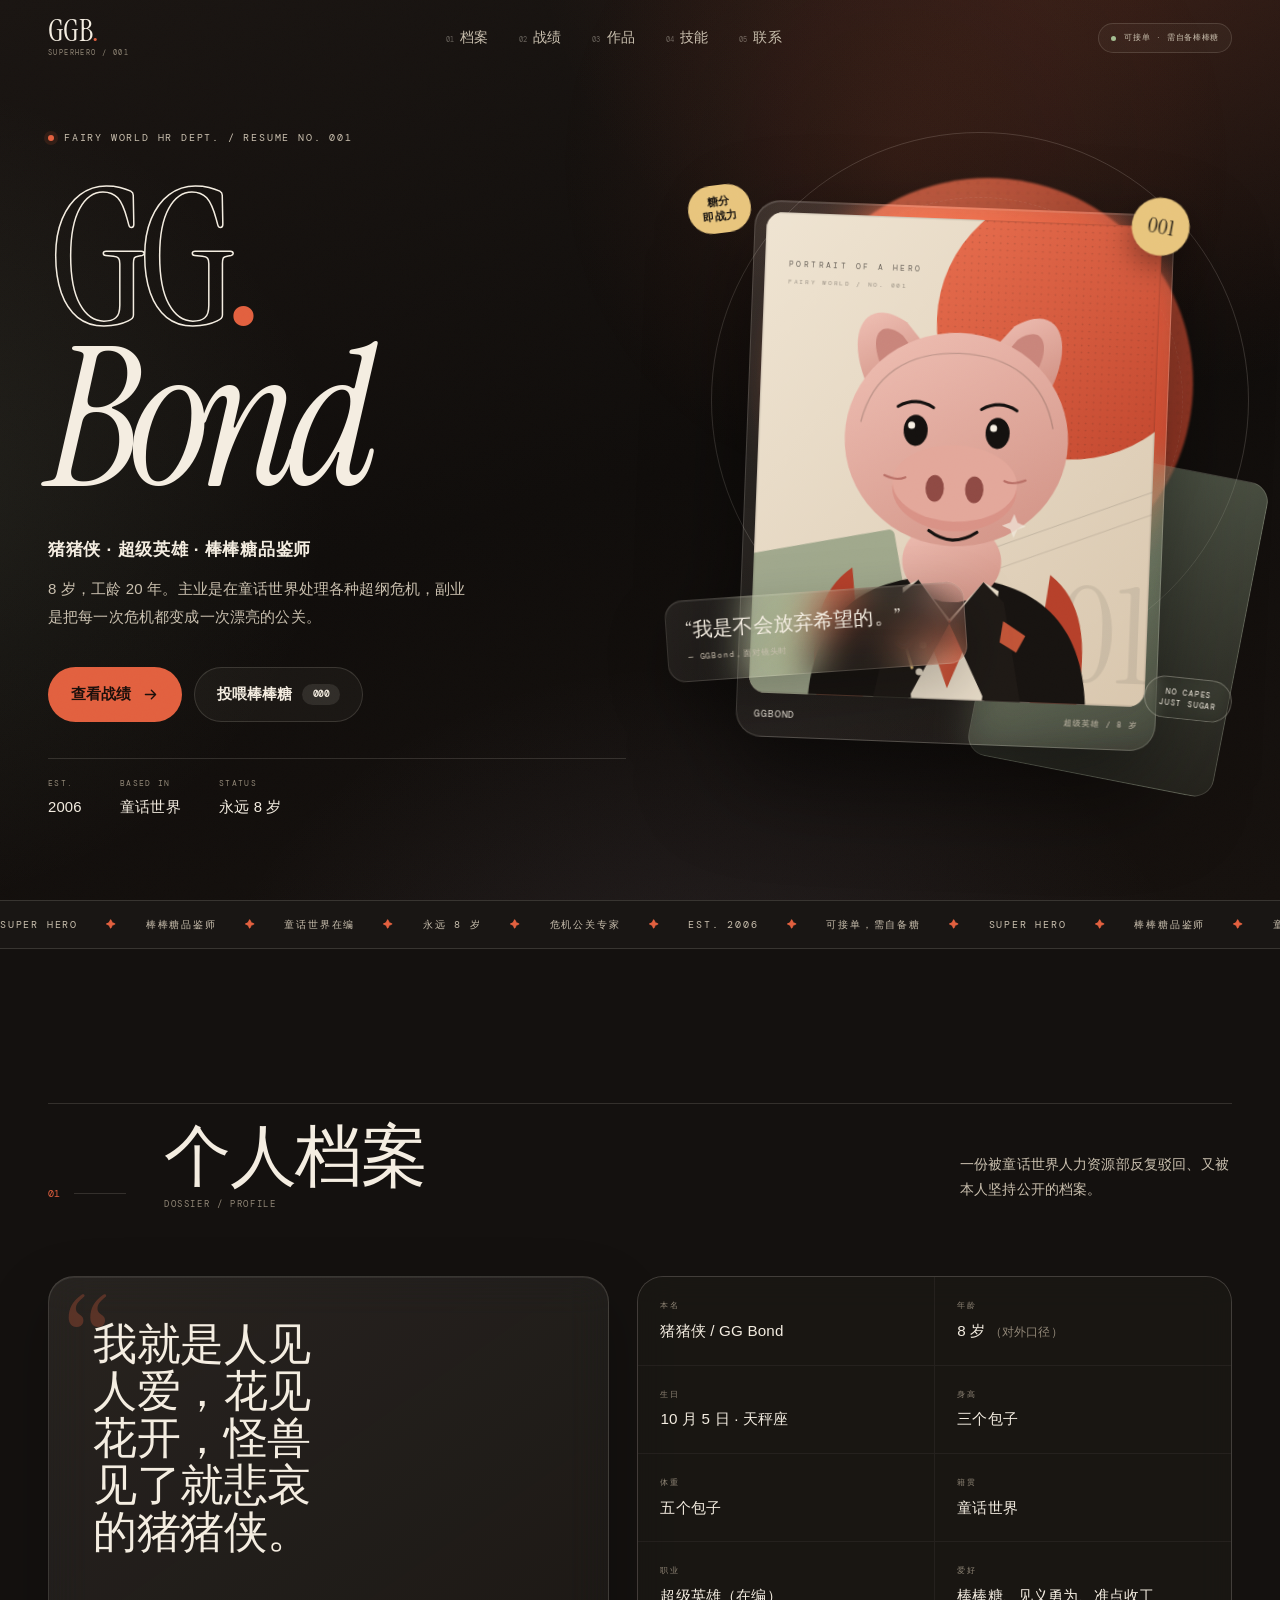
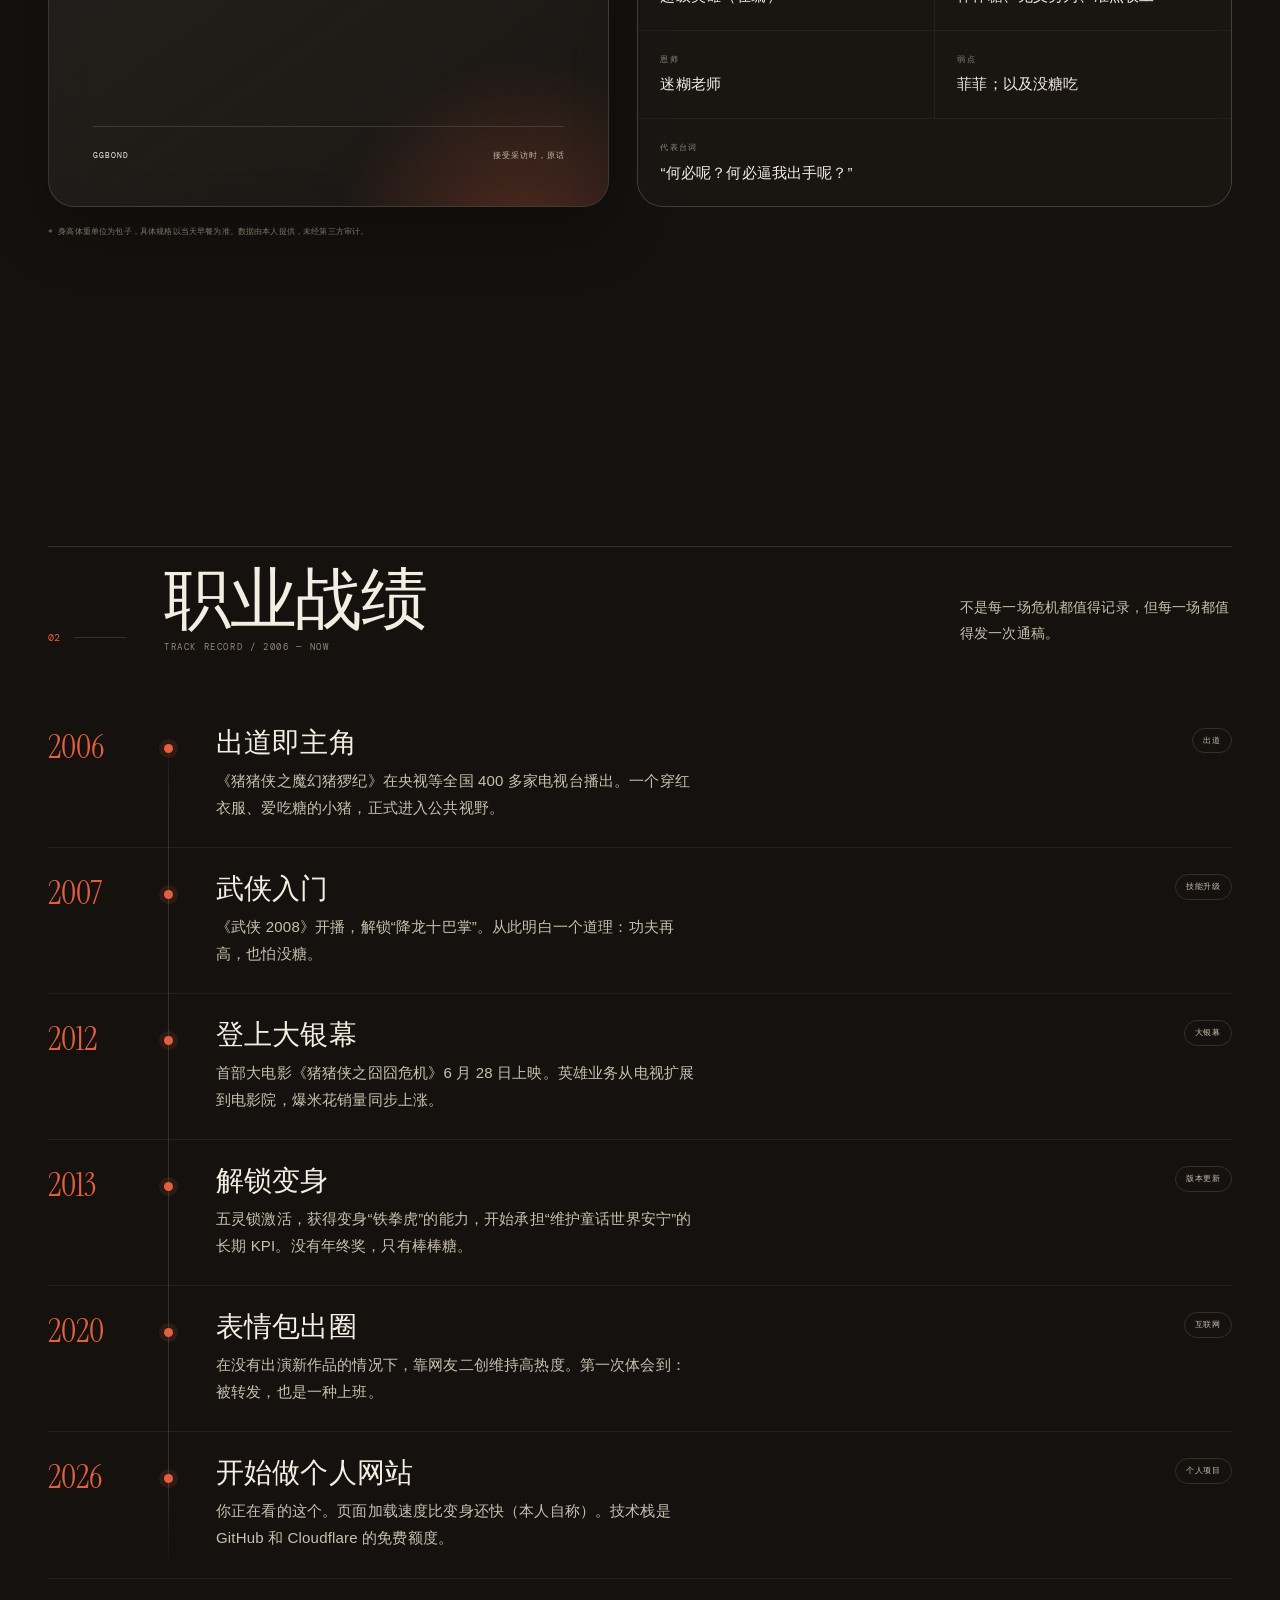
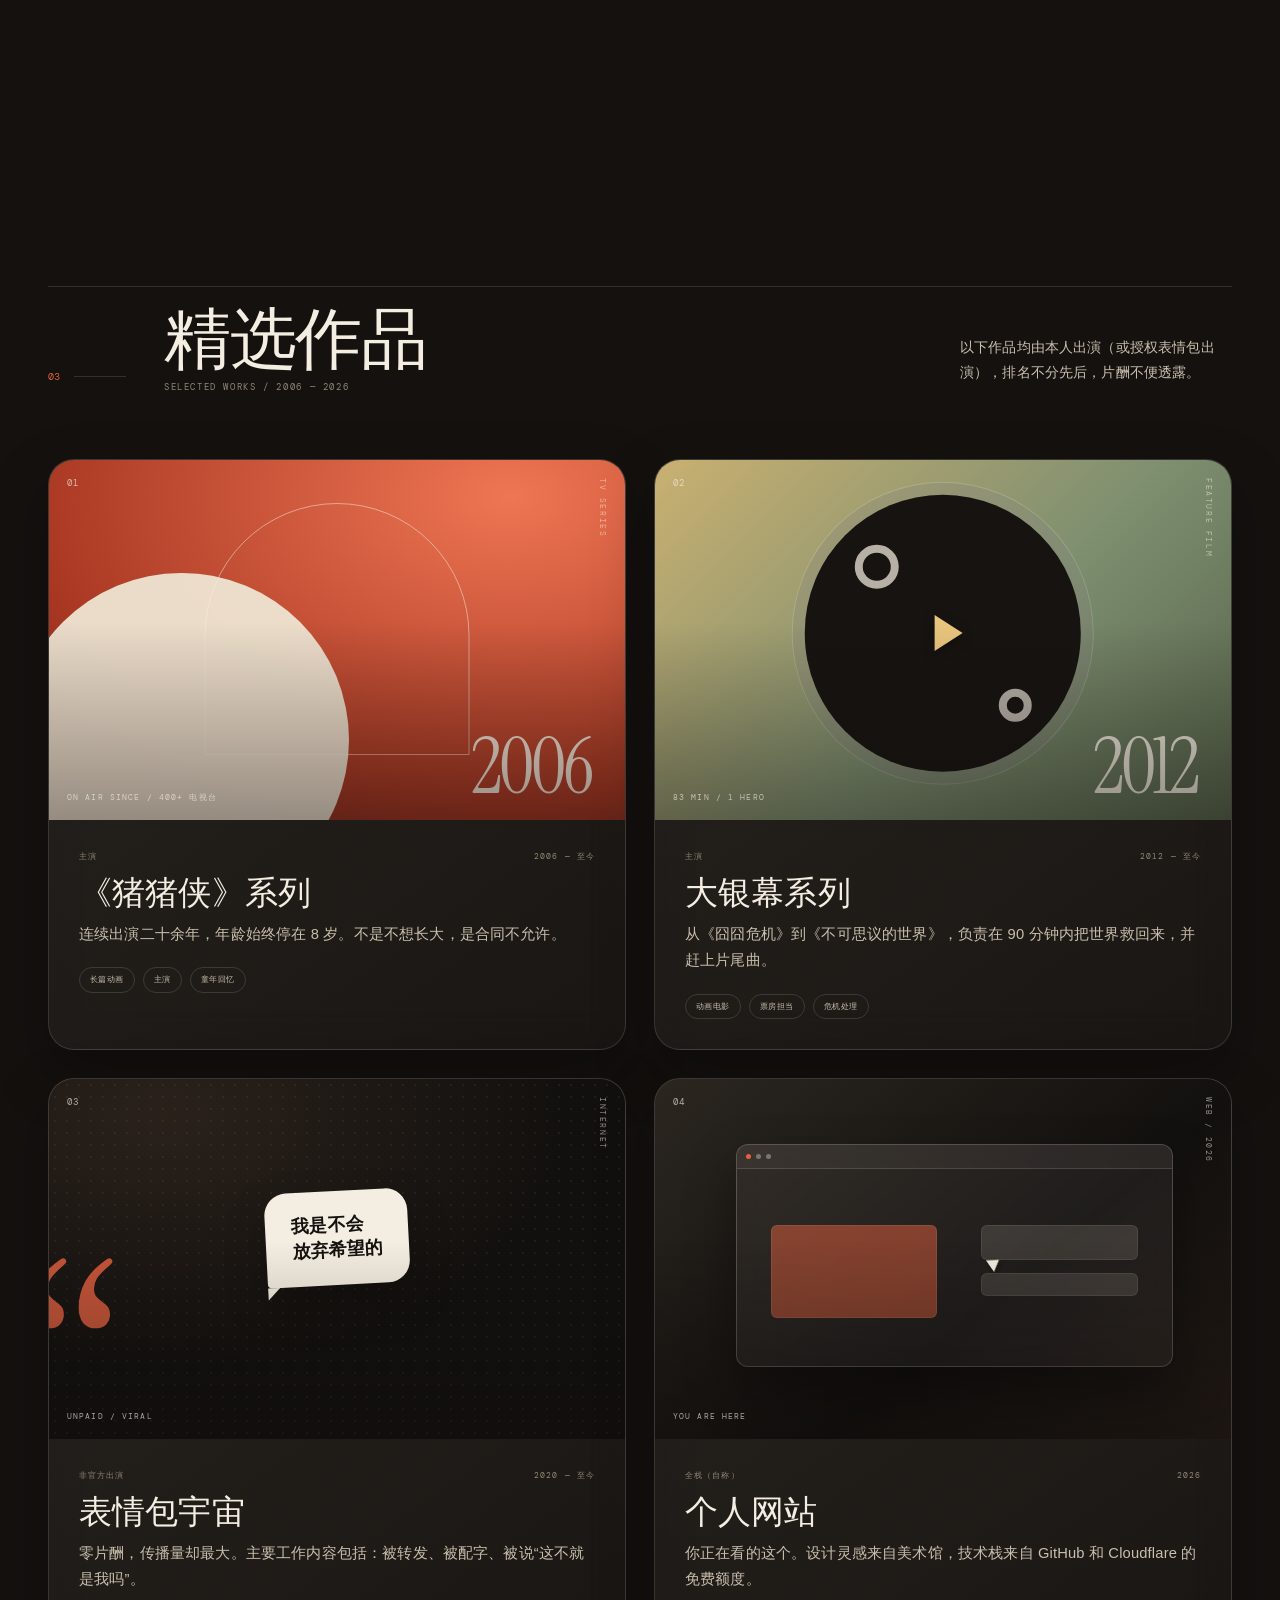
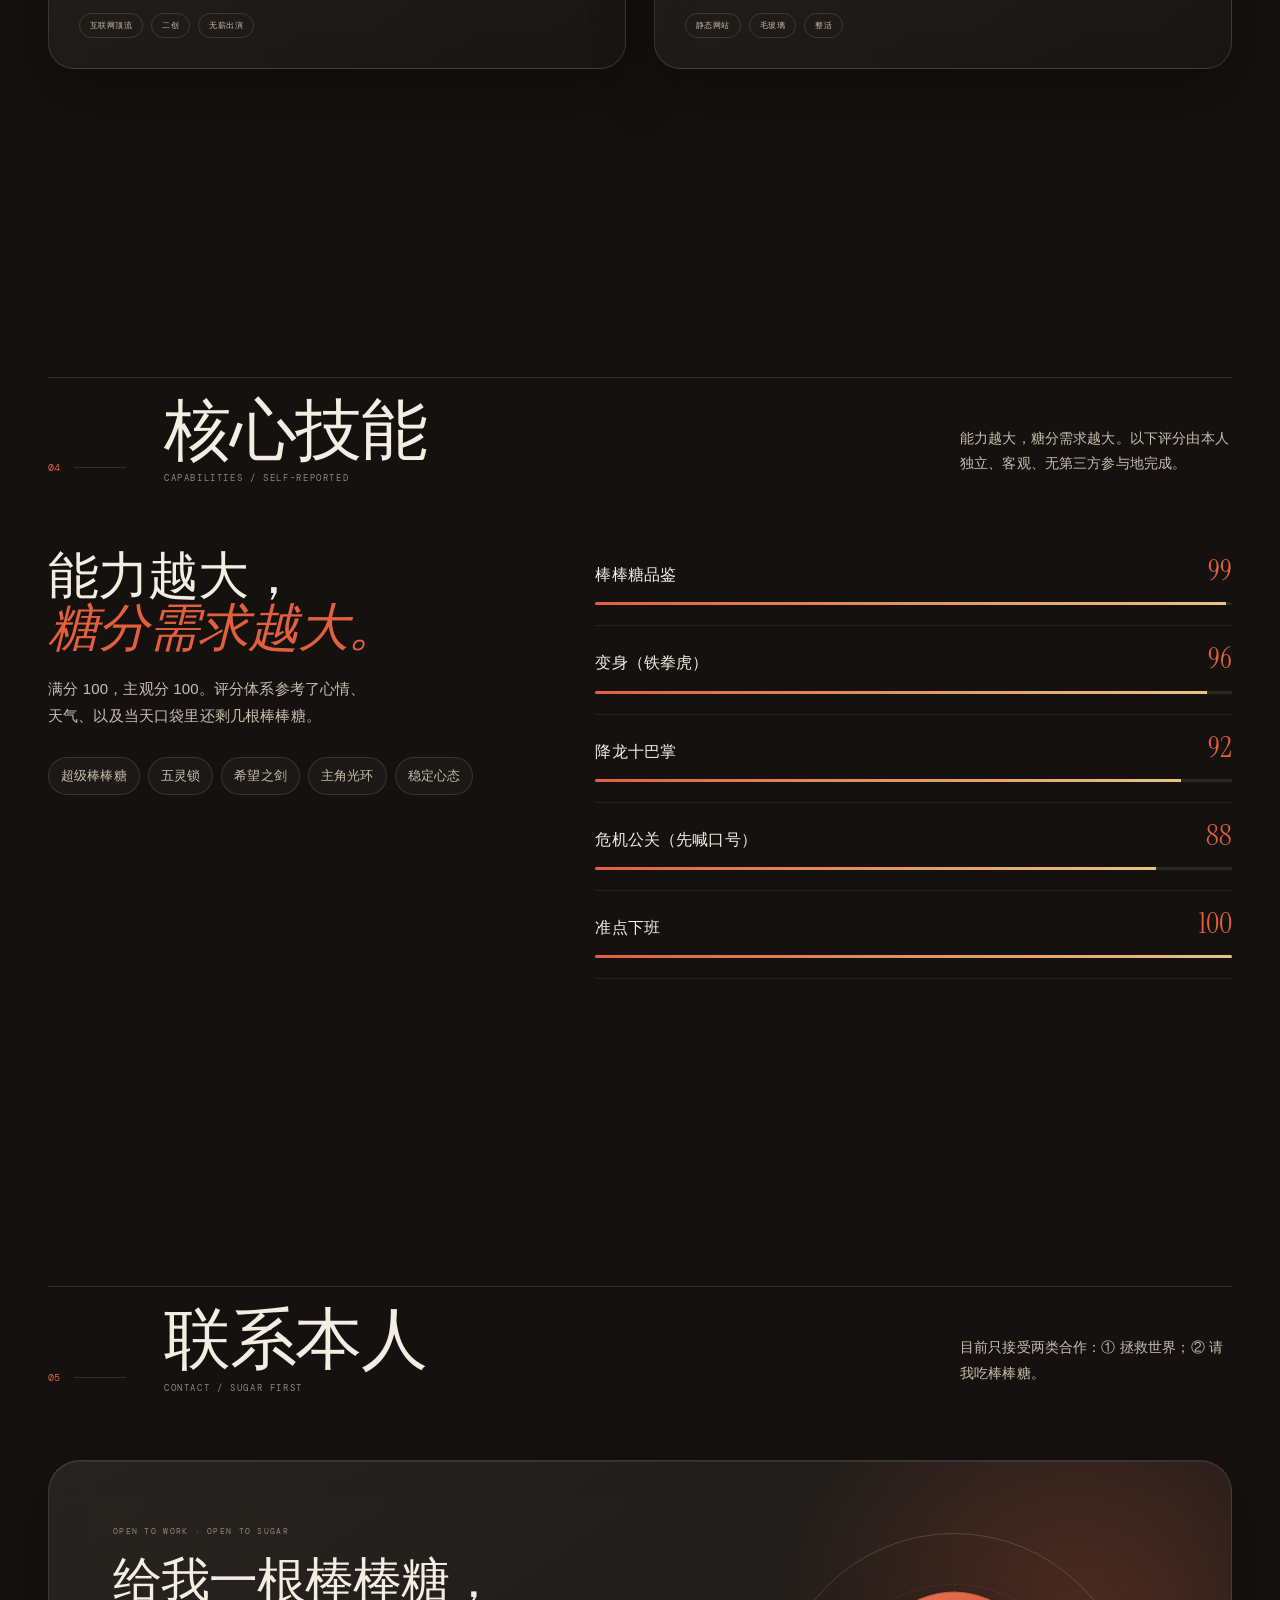
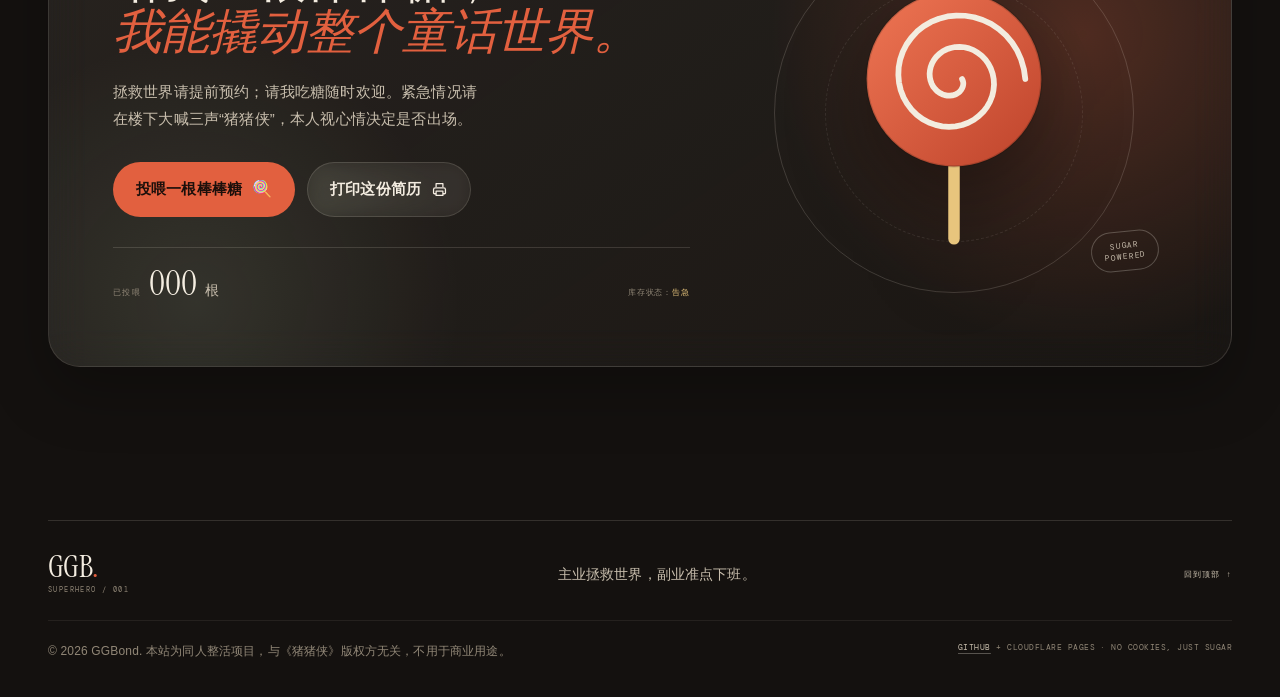
==== commit a0e18442: "chore: link GitHub repo in footer" ====
--- a/index.html
+++ b/index.html
@@ -528,7 +528,7 @@
     </div>
     <div class="footer-bottom">
       <p>© <span data-year>2026</span> GGBond. 本站为同人整活项目，与《猪猪侠》版权方无关，不用于商业用途。</p>
-      <p class="footer-build">BUILT WITH GITHUB + CLOUDFLARE PAGES · NO COOKIES, JUST SUGAR</p>
+      <p class="footer-build"><a href="https://github.com/senyufeng/ggbond-portfolio" target="_blank" rel="noopener noreferrer">GITHUB</a> + CLOUDFLARE PAGES · NO COOKIES, JUST SUGAR</p>
     </div>
   </footer>
 
--- a/styles.css
+++ b/styles.css
@@ -1781,6 +1781,19 @@
   font-size: 8px;
   letter-spacing: 0.06em;
   text-align: right;
+}
+
+.footer-build a {
+  color: var(--paper-dim);
+  text-decoration: underline;
+  text-decoration-color: rgba(244, 237, 225, 0.3);
+  text-underline-offset: 3px;
+  transition: color 0.25s ease, text-decoration-color 0.25s ease;
+}
+
+.footer-build a:hover {
+  color: var(--coral);
+  text-decoration-color: var(--coral);
 }
 
 /* --------------------------------------------------------------------------
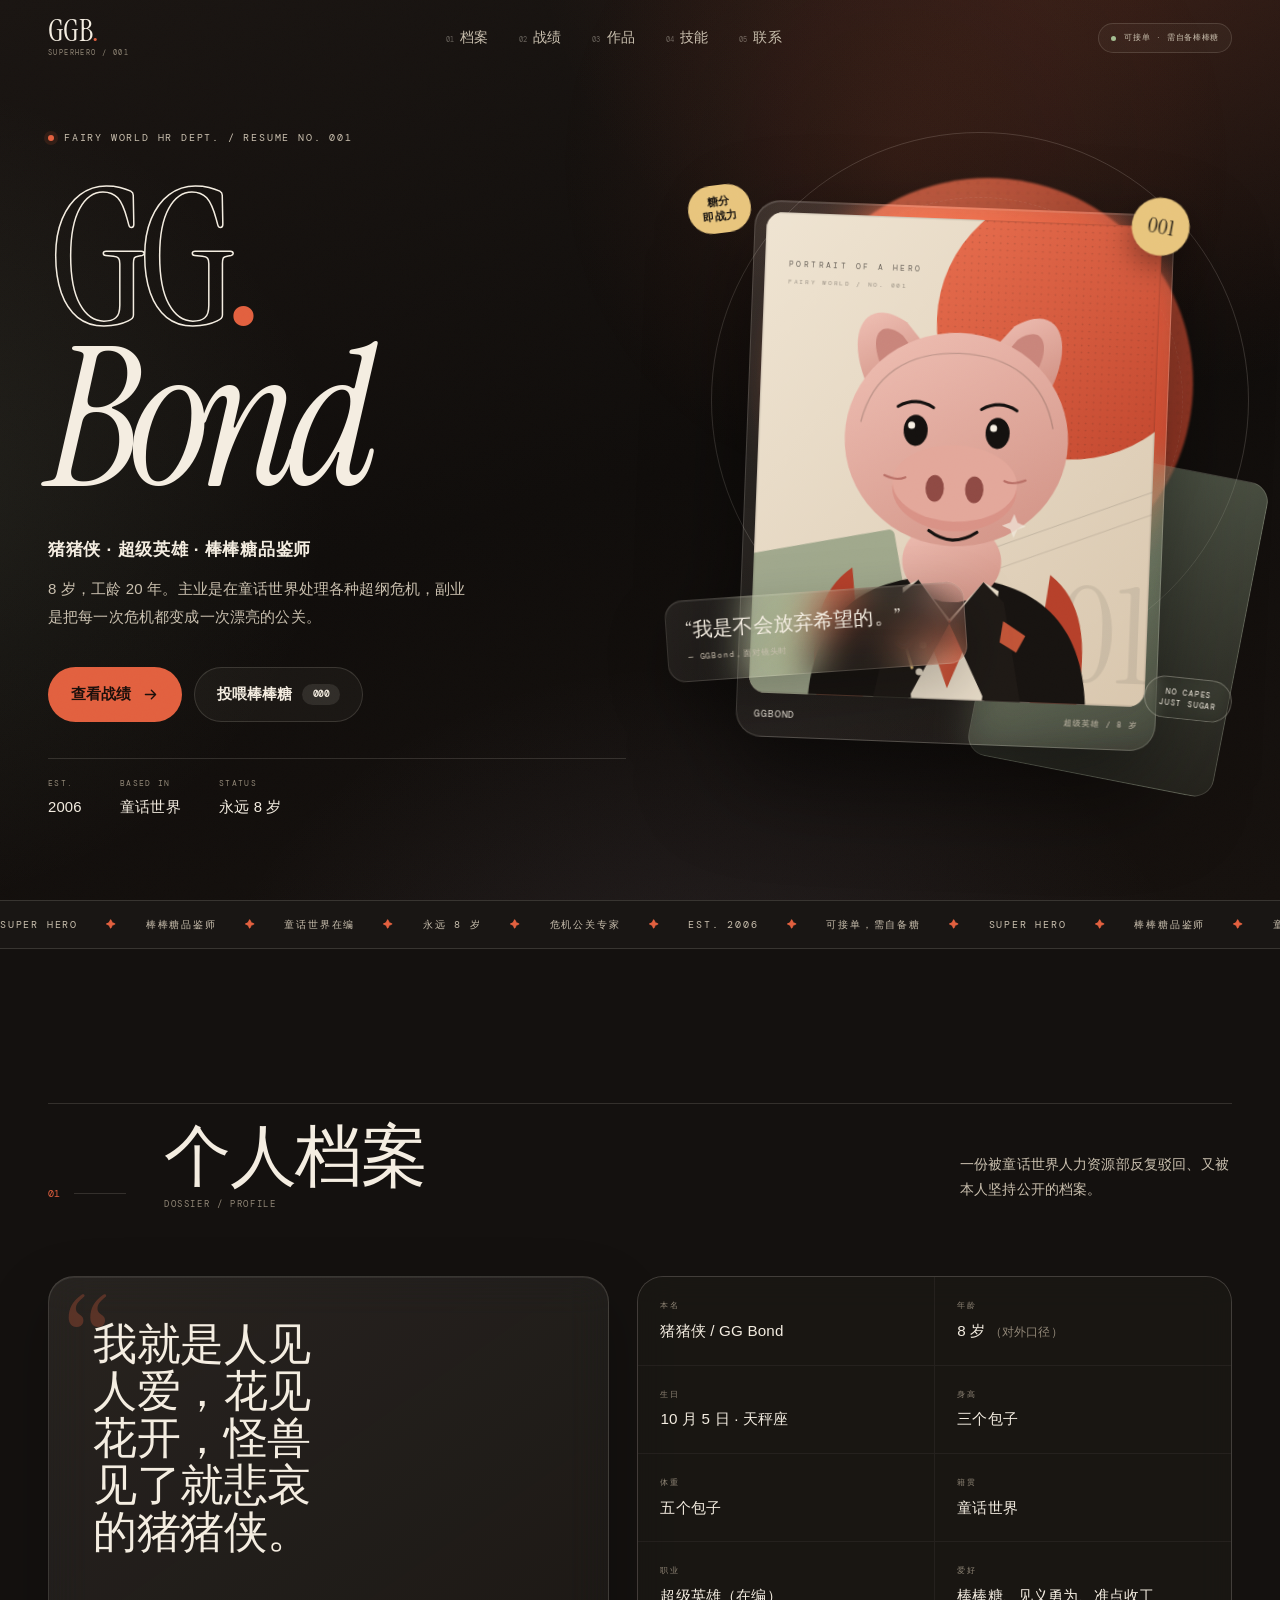
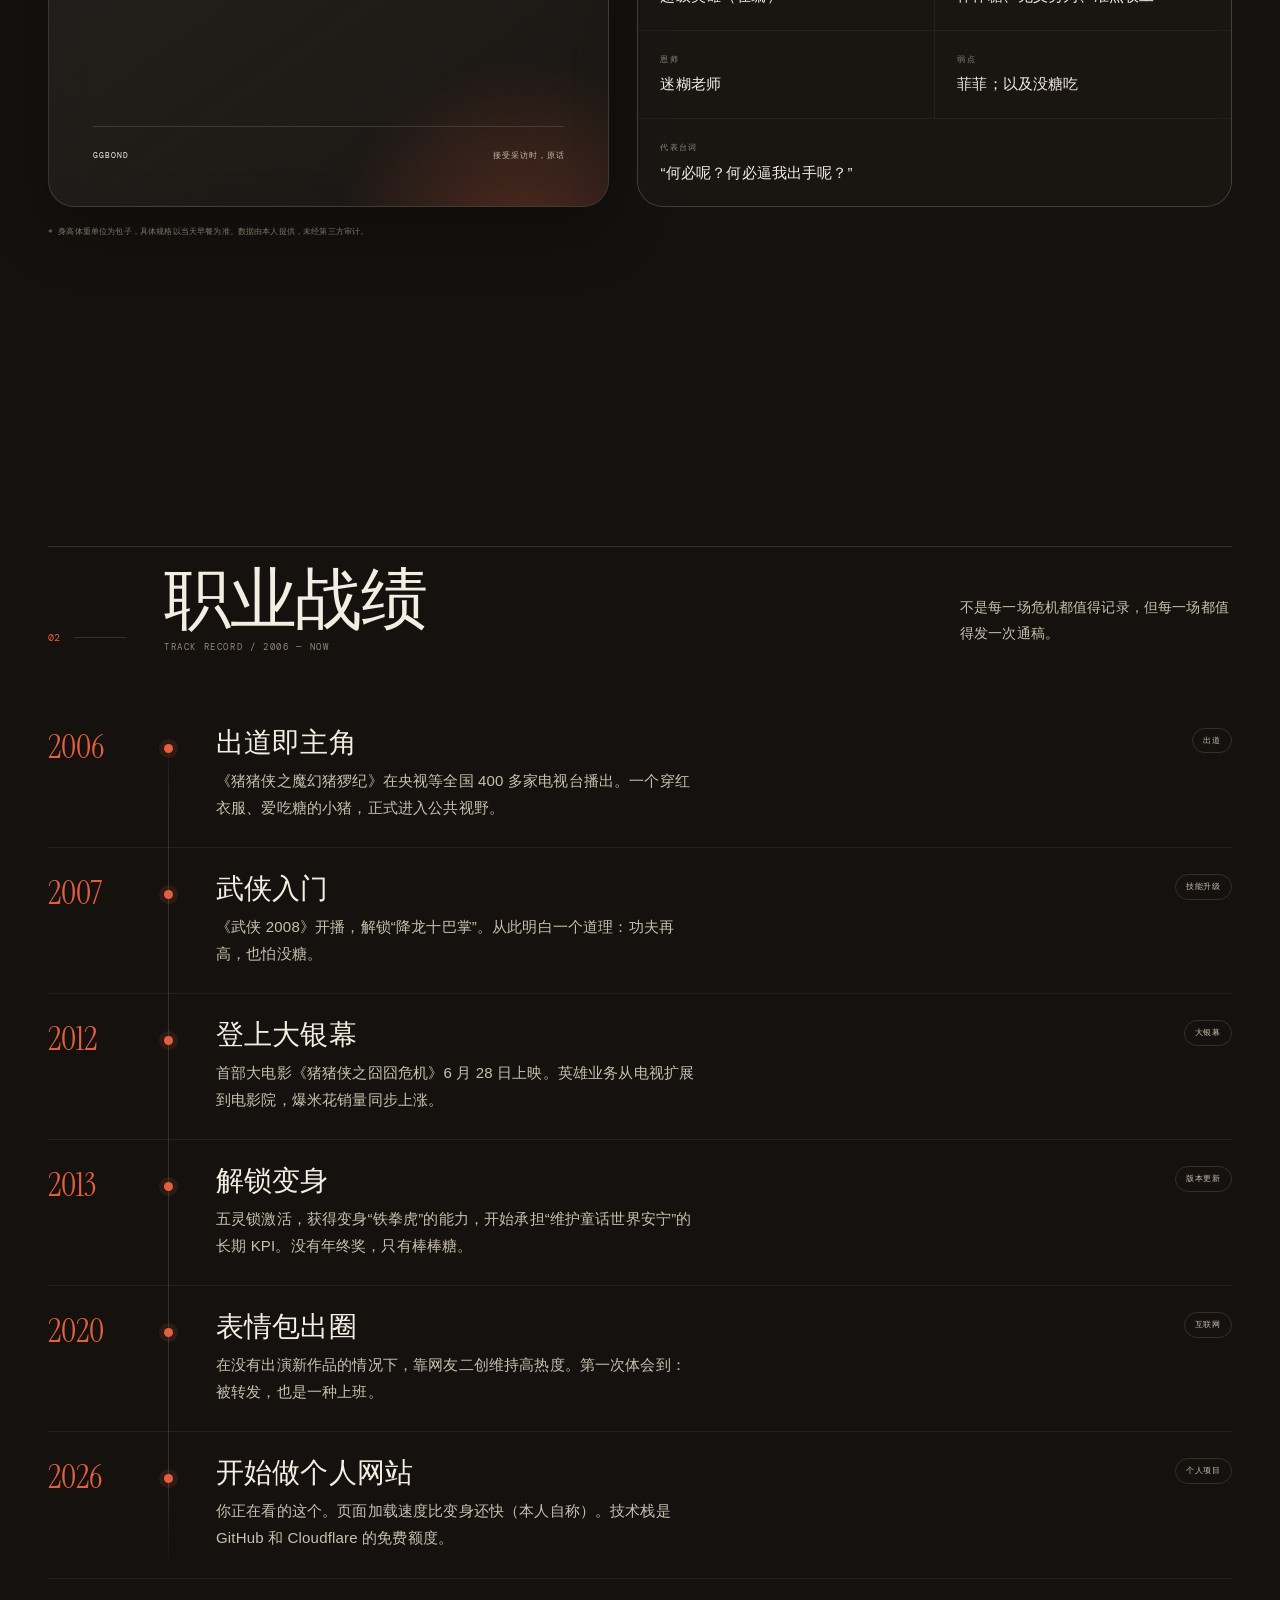
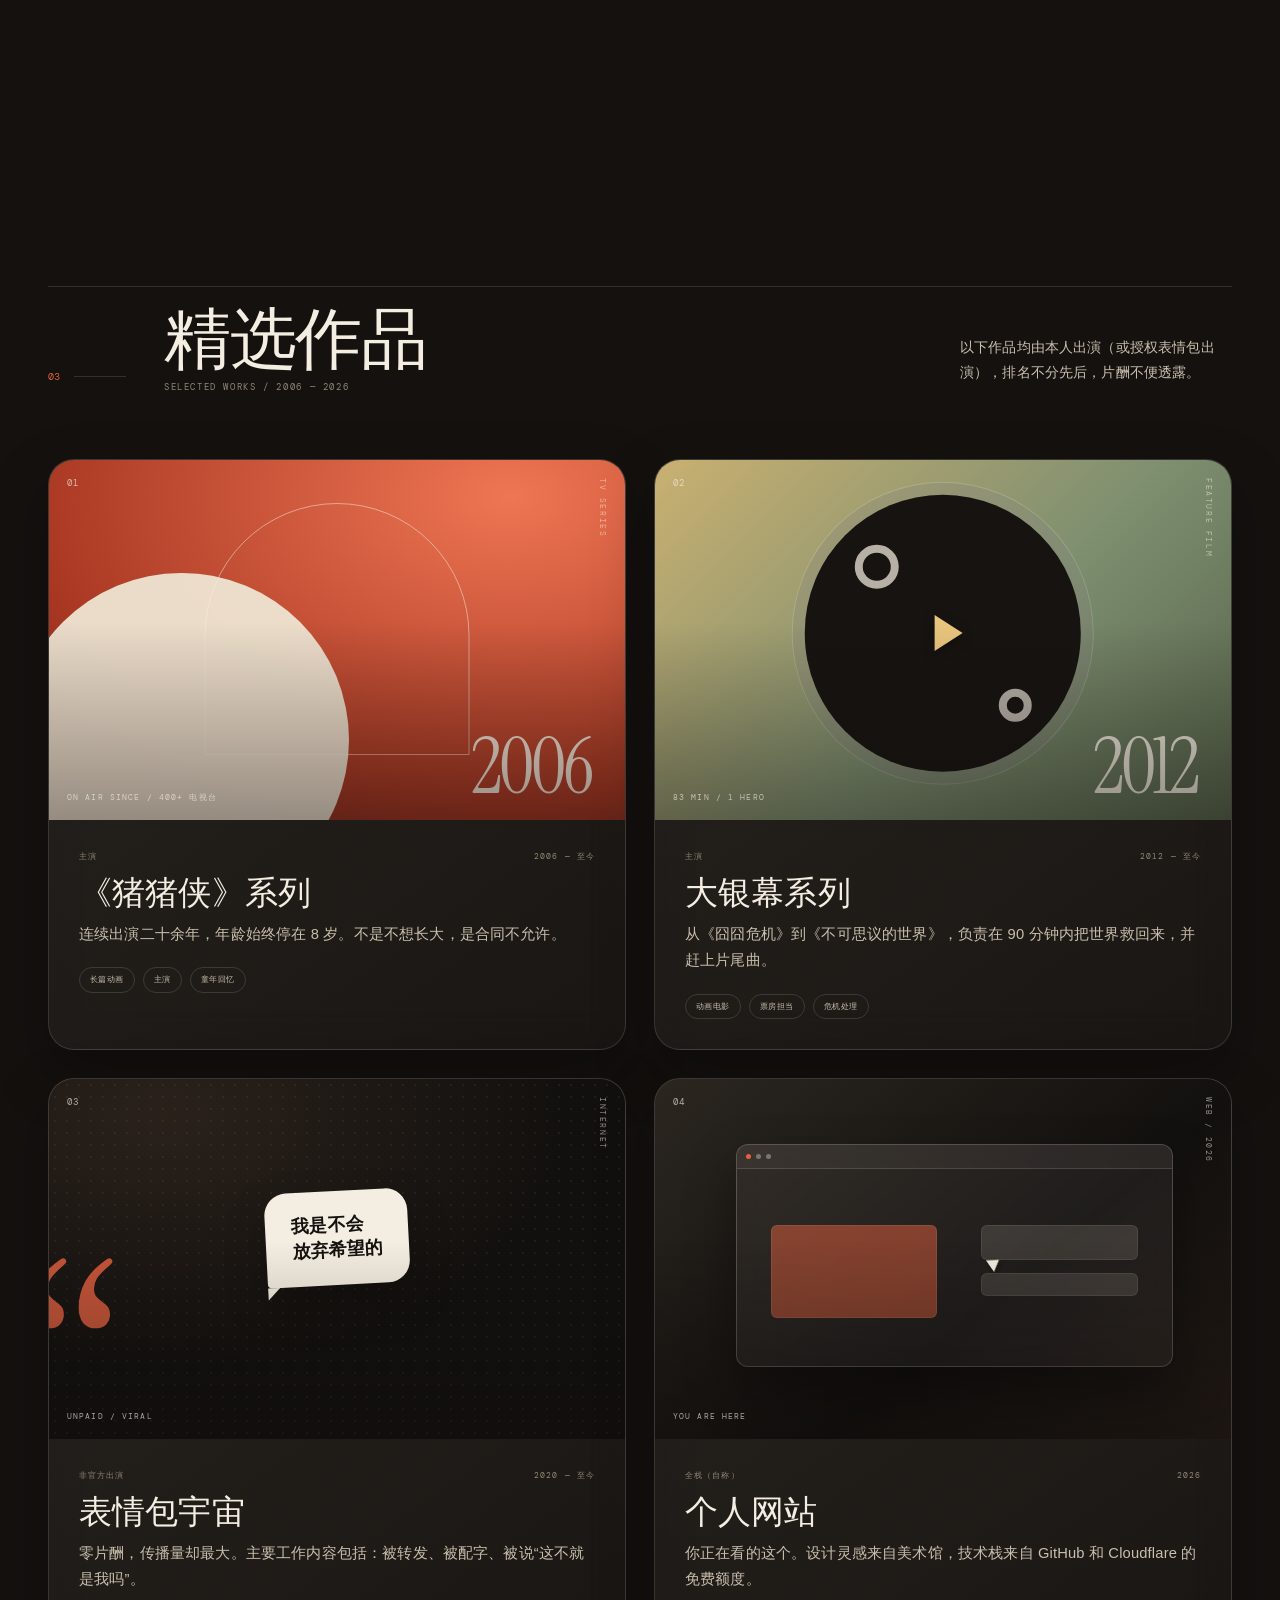
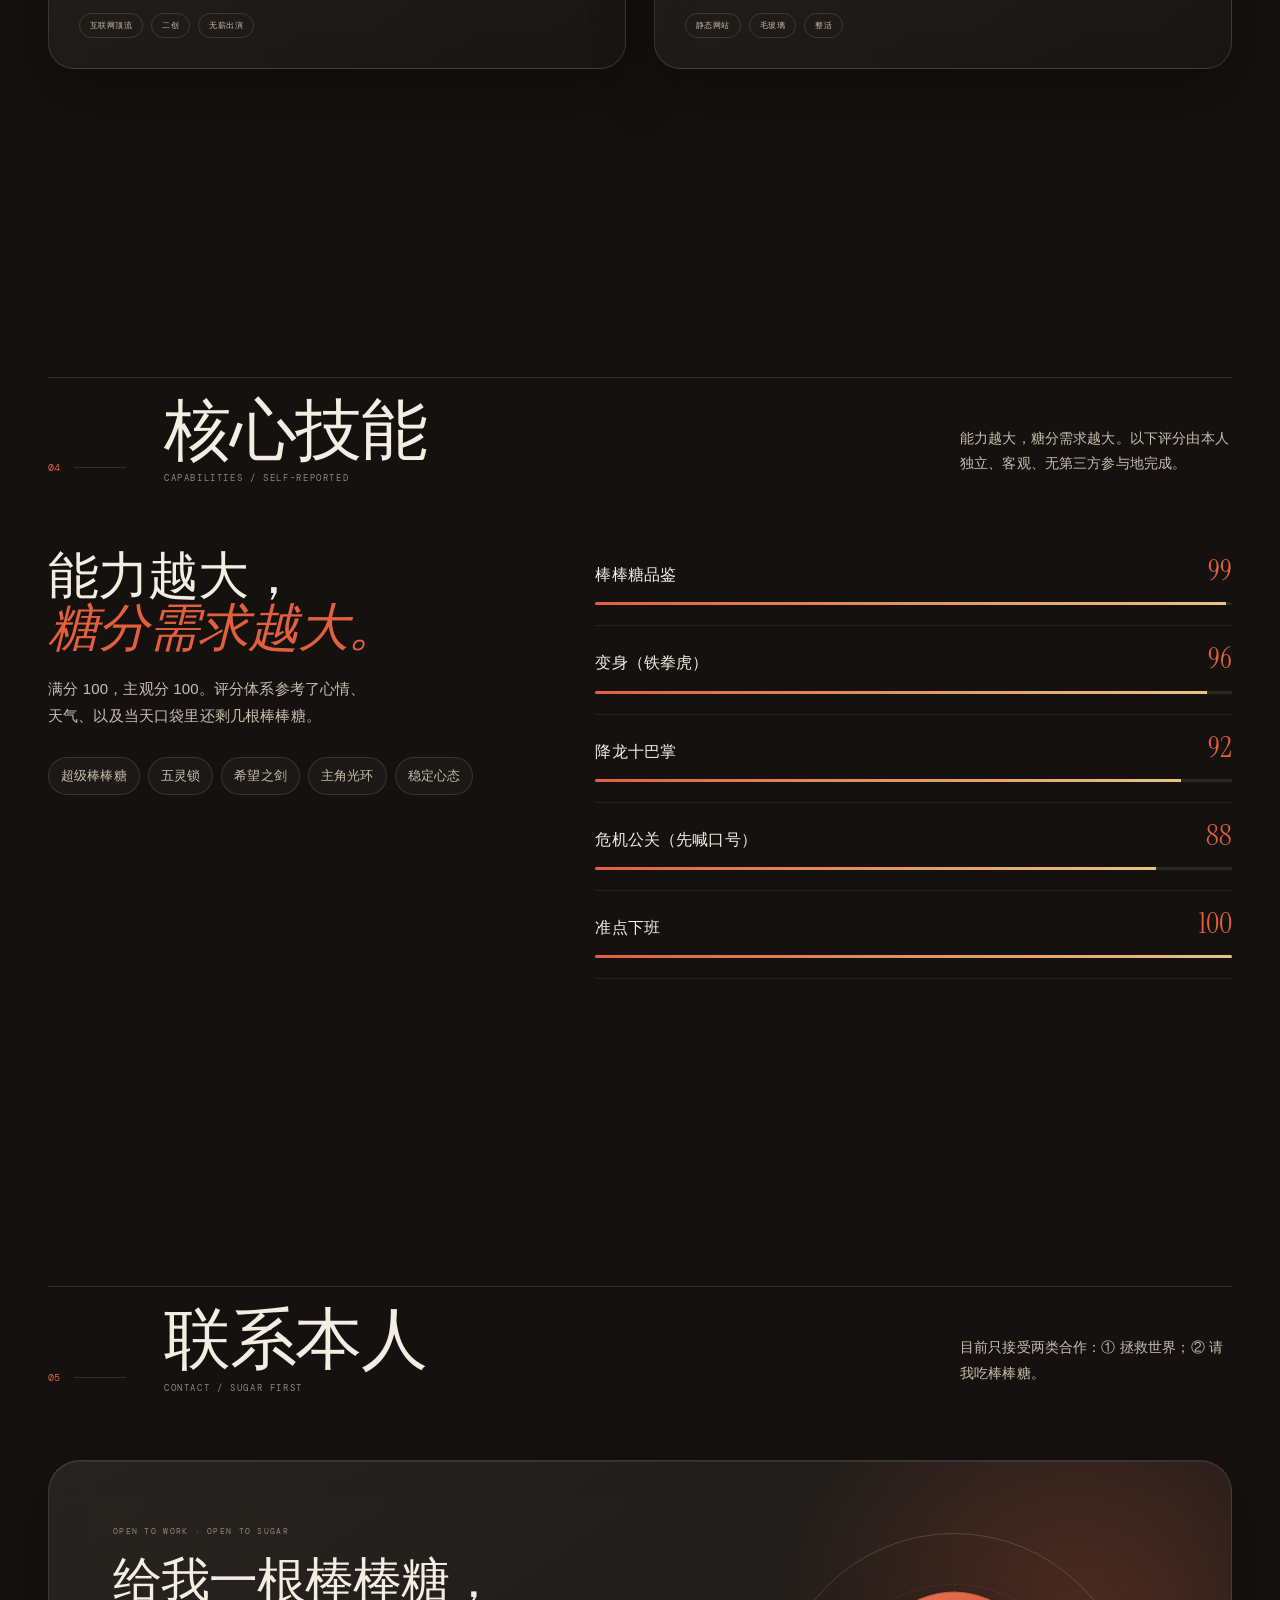
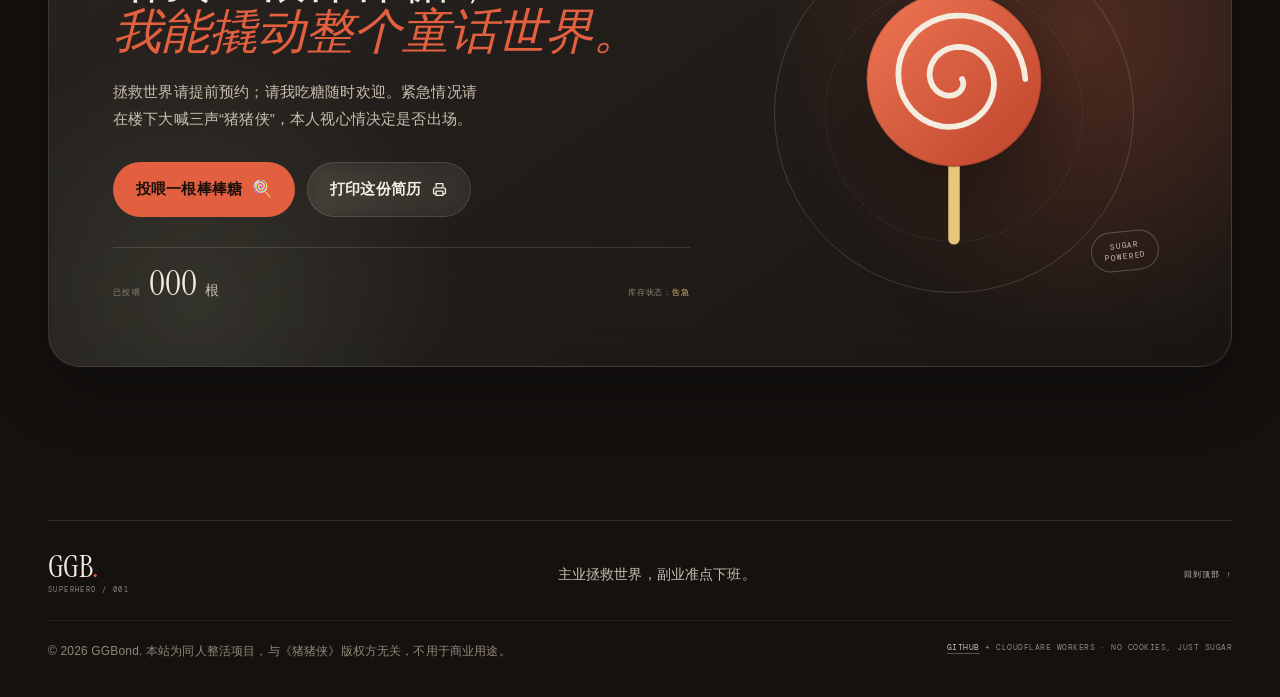
==== commit 8ae3d654: "chore: configure Workers deployment and live metadata" ====
--- a/index.html
+++ b/index.html
@@ -8,14 +8,19 @@
   <meta name="author" content="GGBond">
   <meta name="theme-color" content="#14110f">
   <meta name="color-scheme" content="dark">
+  <link rel="canonical" href="https://ggbond-portfolio.uk2023usa2022.workers.dev/">
 
   <meta property="og:title" content="GGBond — 童话世界在编超级英雄">
   <meta property="og:description" content="8 岁，工龄 20 年。主业拯救世界，副业准点下班。">
   <meta property="og:type" content="website">
-  <meta property="og:image" content="og.png">
+  <meta property="og:url" content="https://ggbond-portfolio.uk2023usa2022.workers.dev/">
+  <meta property="og:image" content="https://ggbond-portfolio.uk2023usa2022.workers.dev/og.png">
+  <meta property="og:image:width" content="1200">
+  <meta property="og:image:height" content="630">
   <meta name="twitter:card" content="summary_large_image">
   <meta name="twitter:title" content="GGBond — 童话世界在编超级英雄">
   <meta name="twitter:description" content="8 岁，工龄 20 年。主业拯救世界，副业准点下班。">
+  <meta name="twitter:image" content="https://ggbond-portfolio.uk2023usa2022.workers.dev/og.png">
 
   <link rel="icon" href="favicon.svg" type="image/svg+xml">
   <link rel="manifest" href="site.webmanifest">
@@ -32,6 +37,7 @@
     "alternateName": "猪猪侠",
     "jobTitle": "超级英雄",
     "description": "童话世界在编超级英雄，棒棒糖品鉴师，永远 8 岁。",
+    "url": "https://ggbond-portfolio.uk2023usa2022.workers.dev/",
     "knowsAbout": ["棒棒糖品鉴", "危机公关", "降龙十巴掌", "准点下班"]
   }
   </script>
@@ -513,7 +519,7 @@
           <span class="contact-stamp">SUGAR<br>POWERED</span>
         </div>
       </div>
-      <p class="print-only print-disclaimer">本站为同人整活项目，与《猪猪侠》版权方无关，不用于商业用途。技术支持：GitHub + Cloudflare Pages，纯静态、无后端、无跟踪。</p>
+      <p class="print-only print-disclaimer">本站为同人整活项目，与《猪猪侠》版权方无关，不用于商业用途。技术支持：GitHub + Cloudflare Workers，纯静态、无后端、无跟踪。</p>
     </section>
   </main>
 
@@ -528,7 +534,7 @@
     </div>
     <div class="footer-bottom">
       <p>© <span data-year>2026</span> GGBond. 本站为同人整活项目，与《猪猪侠》版权方无关，不用于商业用途。</p>
-      <p class="footer-build"><a href="https://github.com/senyufeng/ggbond-portfolio" target="_blank" rel="noopener noreferrer">GITHUB</a> + CLOUDFLARE PAGES · NO COOKIES, JUST SUGAR</p>
+      <p class="footer-build"><a href="https://github.com/senyufeng/ggbond-portfolio" target="_blank" rel="noopener noreferrer">GITHUB</a> + CLOUDFLARE WORKERS · NO COOKIES, JUST SUGAR</p>
     </div>
   </footer>
 
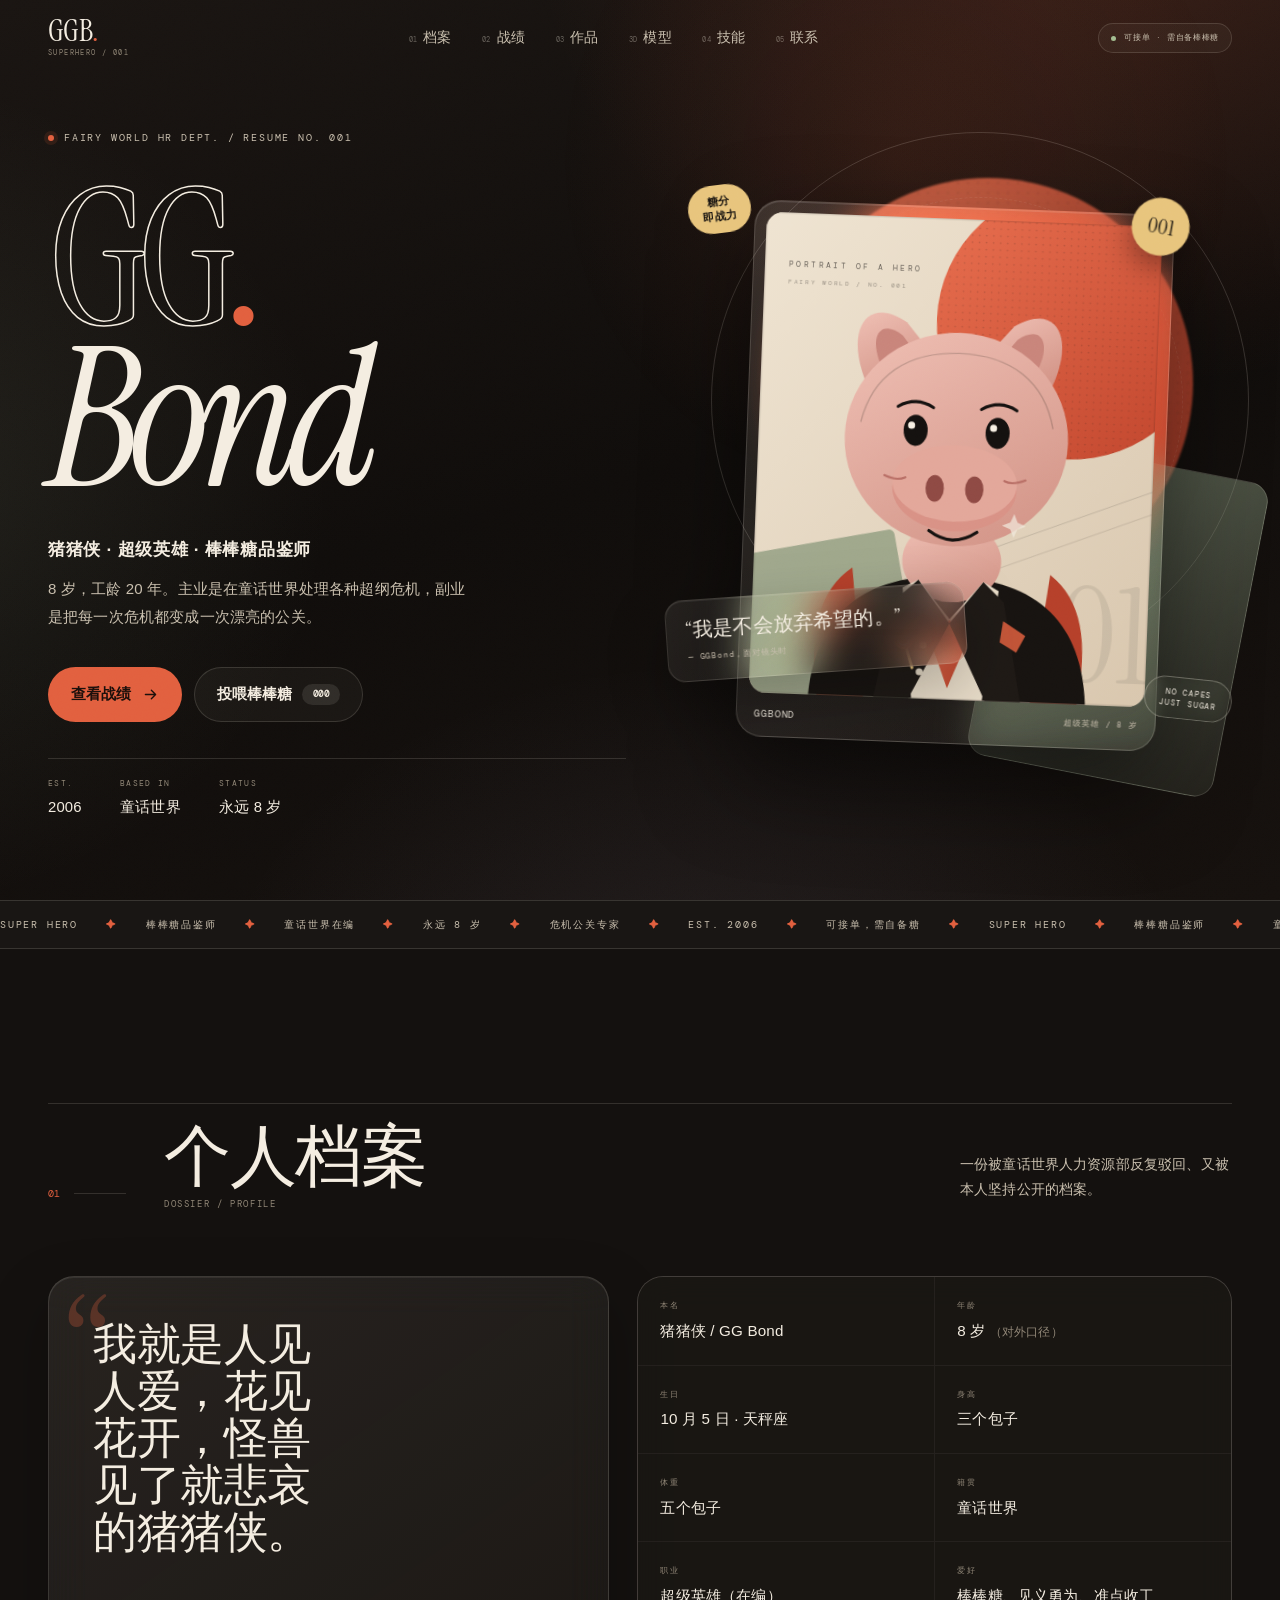
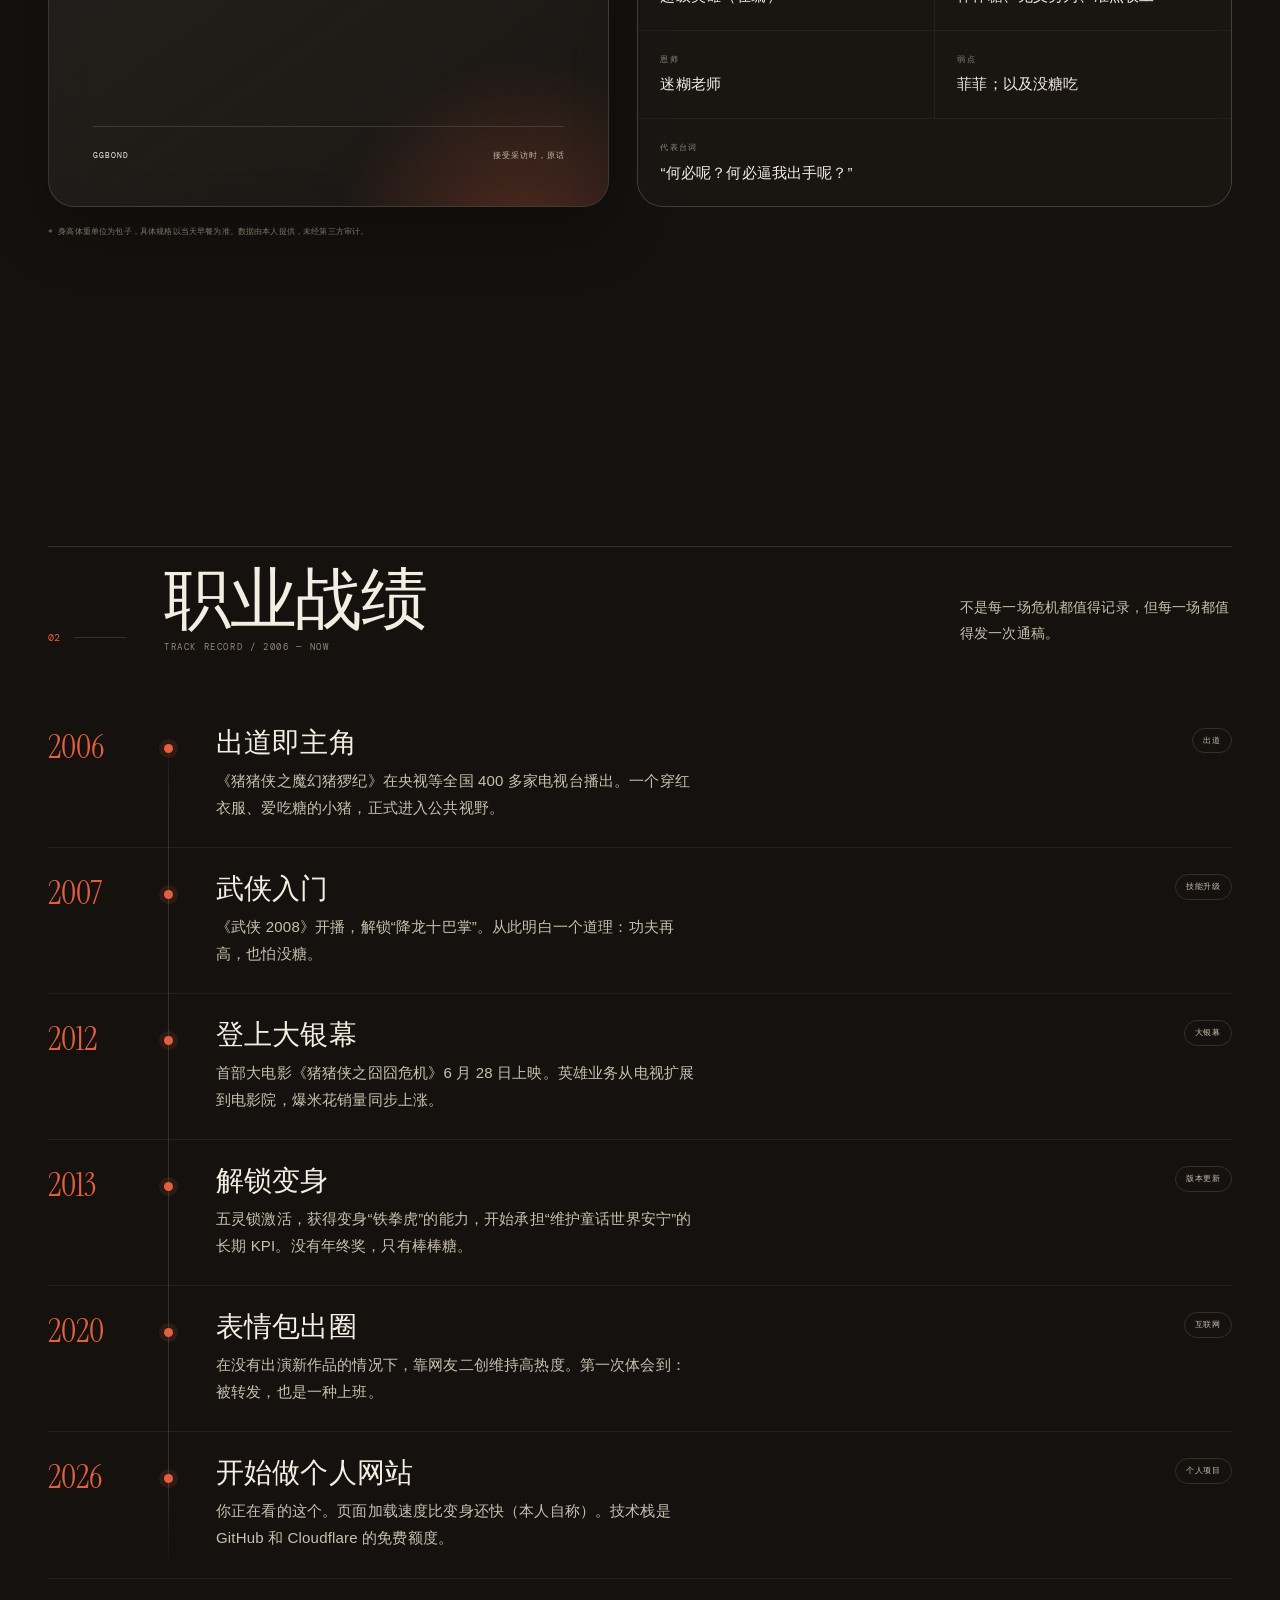
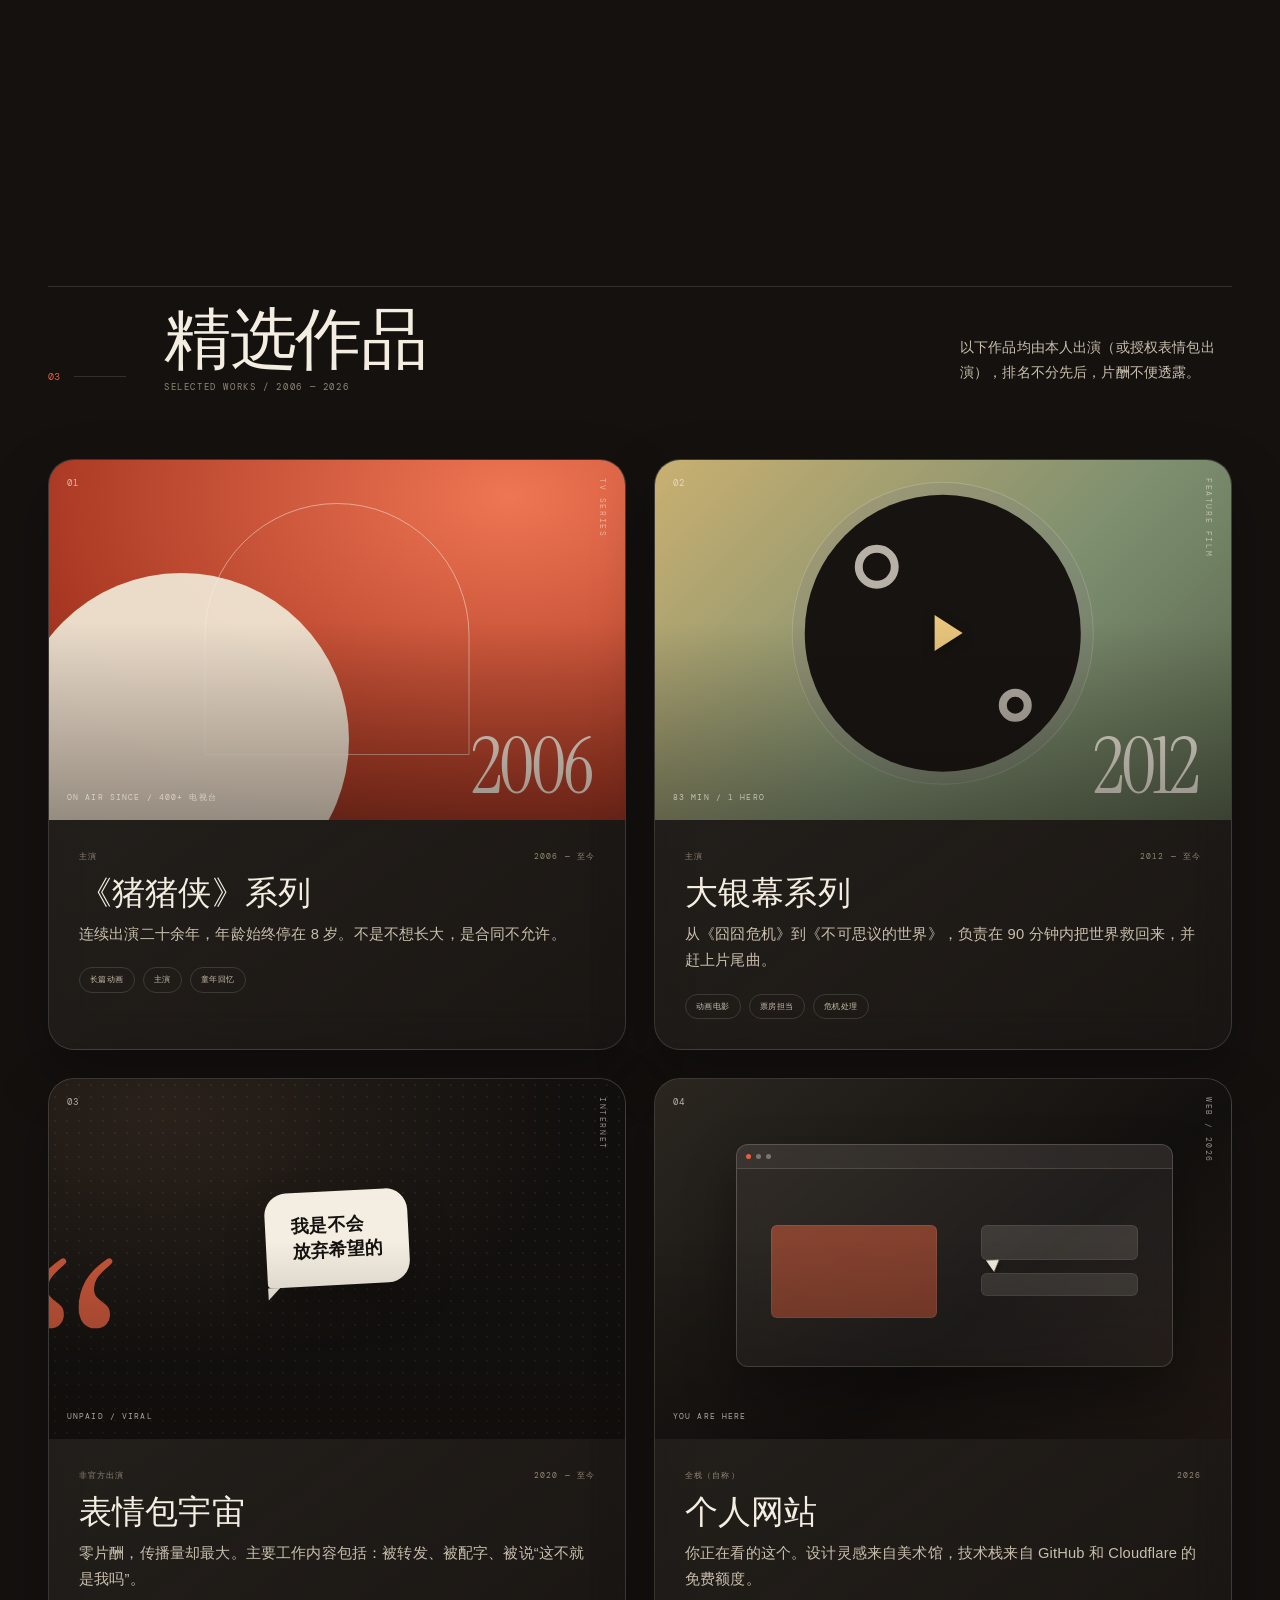
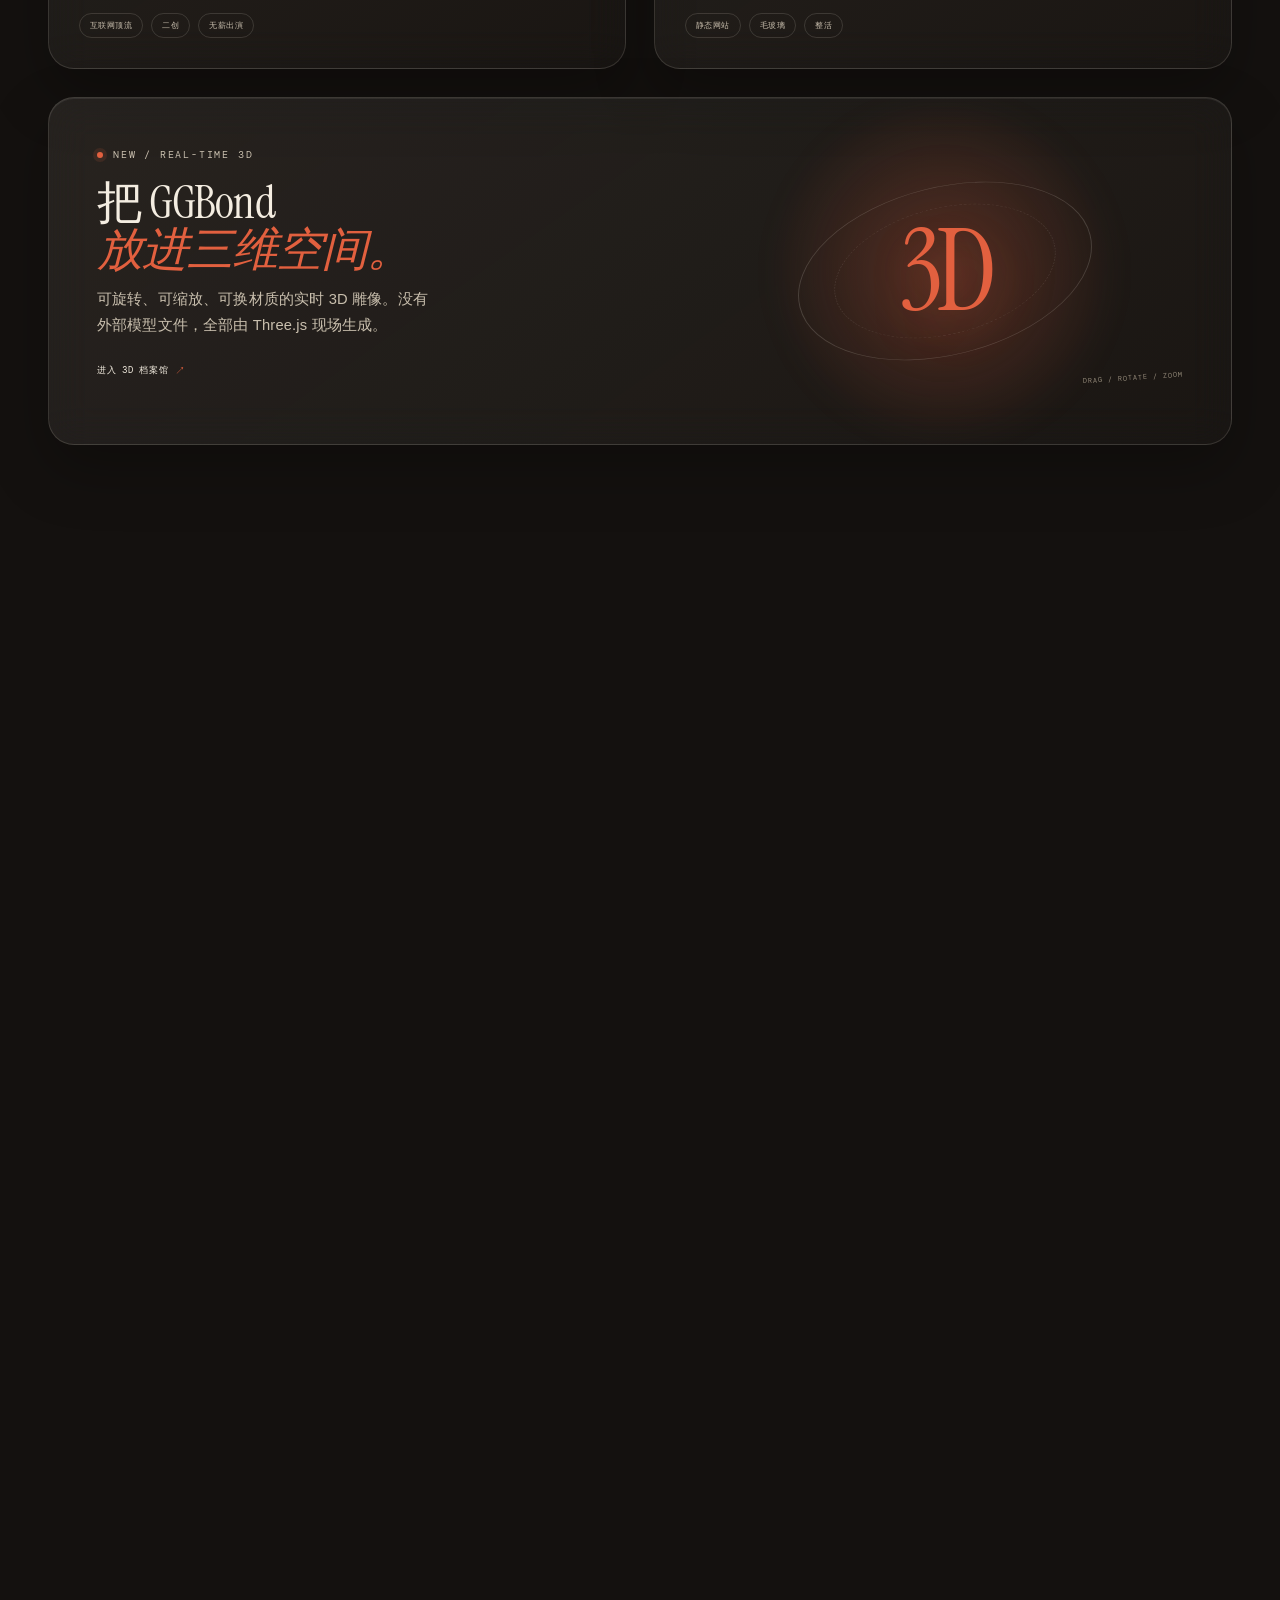
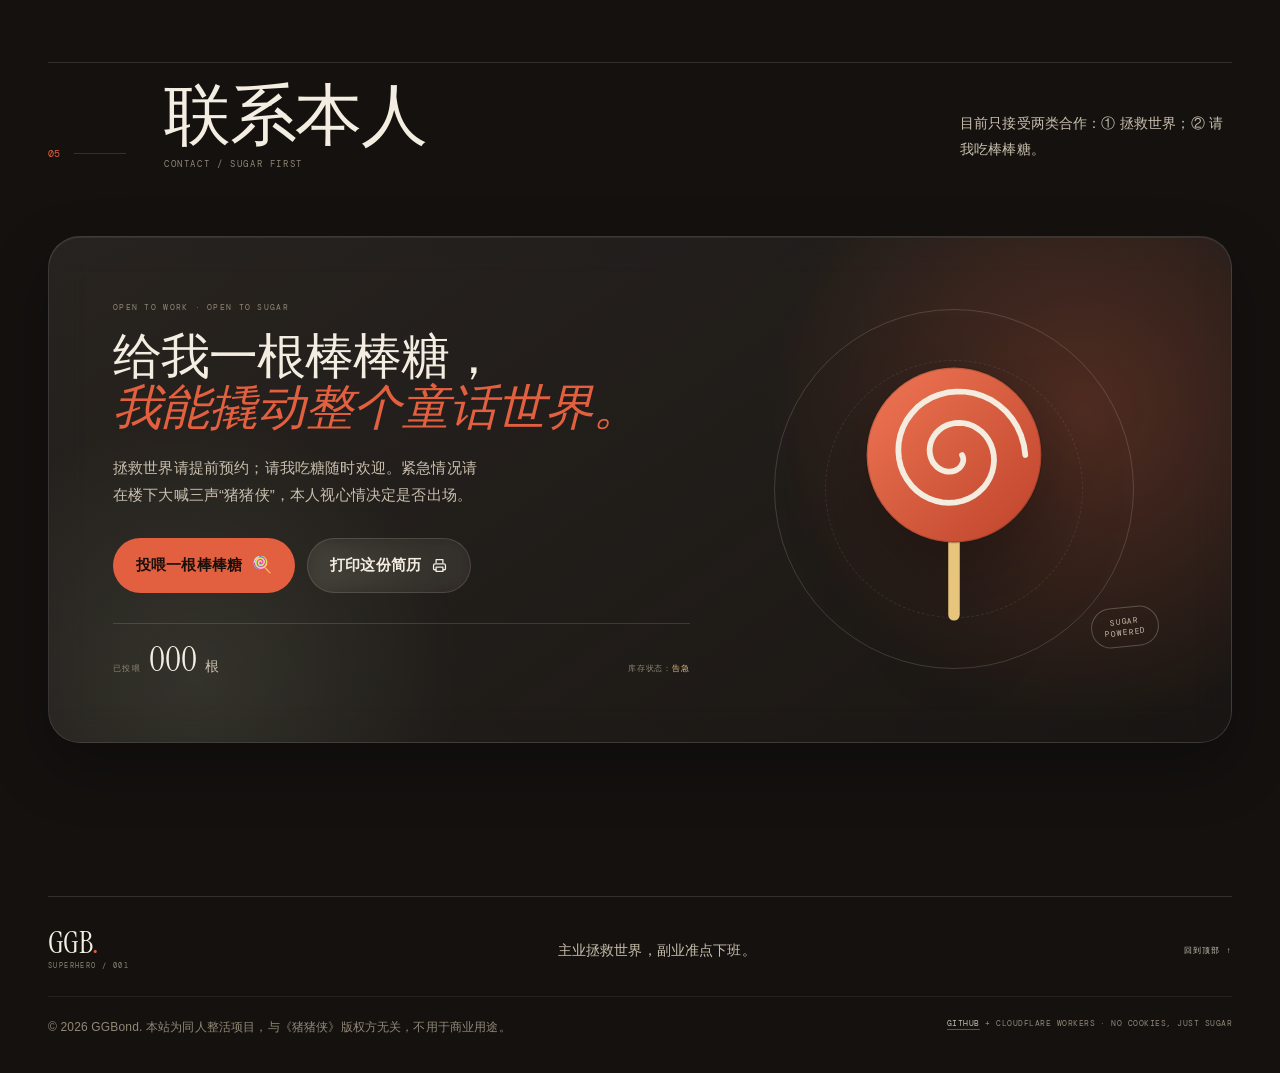
==== commit 3fd07a8a: "feat: add 3D archive and static CS2-style tactical showcase" ====
--- a/index.html
+++ b/index.html
@@ -59,6 +59,7 @@
         <a href="#profile"><span>01</span>档案</a>
         <a href="#track"><span>02</span>战绩</a>
         <a href="#works"><span>03</span>作品</a>
+        <a href="model.html"><span>3D</span>模型</a>
         <a href="#skills"><span>04</span>技能</a>
         <a href="#contact"><span>05</span>联系</a>
       </nav>
@@ -417,6 +418,20 @@
           </div>
         </article>
       </div>
+
+      <a class="model-teaser glass reveal" href="model.html" aria-labelledby="model-teaser-title">
+        <div class="model-teaser-copy">
+          <p class="eyebrow"><span class="eyebrow-dot" aria-hidden="true"></span>NEW / REAL-TIME 3D</p>
+          <h3 id="model-teaser-title">把 GGBond<br><em>放进三维空间。</em></h3>
+          <p>可旋转、可缩放、可换材质的实时 3D 雕像。没有外部模型文件，全部由 Three.js 现场生成。</p>
+          <span class="model-teaser-link">进入 3D 档案馆 <span aria-hidden="true">↗</span></span>
+        </div>
+        <div class="model-teaser-art" aria-hidden="true">
+          <span class="teaser-orbit"></span>
+          <span class="teaser-core">3D</span>
+          <span class="teaser-note">DRAG / ROTATE / ZOOM</span>
+        </div>
+      </a>
     </section>
 
     <section class="section shell" id="skills" aria-labelledby="skills-title">
--- a/styles.css
+++ b/styles.css
@@ -1459,6 +1459,124 @@
   font-size: 8px;
   letter-spacing: 0.06em;
   color: var(--paper-dim);
+}
+
+/* 3D archive teaser -------------------------------------------------------- */
+
+.model-teaser {
+  position: relative;
+  display: grid;
+  grid-template-columns: minmax(0, 1.08fr) minmax(0, 0.92fr);
+  align-items: stretch;
+  gap: clamp(24px, 4vw, 56px);
+  margin-top: clamp(18px, 2.5vw, 28px);
+  padding: clamp(26px, 4vw, 48px);
+  overflow: hidden;
+  border-radius: var(--radius);
+  transition: transform 0.5s var(--ease), border-color 0.3s ease, box-shadow 0.5s ease;
+}
+
+.model-teaser:hover {
+  border-color: rgba(244, 237, 225, 0.26);
+  box-shadow: 0 32px 70px rgba(0, 0, 0, 0.4);
+}
+
+.js .model-teaser.is-visible:hover {
+  transform: translateY(-4px);
+}
+
+.model-teaser-copy h3 {
+  margin-top: 16px;
+  font-family: var(--serif);
+  font-weight: 400;
+  font-size: clamp(2.1rem, 3.6vw, 3.6rem);
+  line-height: 1;
+  letter-spacing: -0.02em;
+}
+
+.model-teaser-copy h3 em {
+  color: var(--coral);
+  font-style: italic;
+}
+
+.model-teaser-copy > p:not(.eyebrow) {
+  max-width: 42ch;
+  margin-top: 14px;
+  color: var(--paper-dim);
+  font-size: 0.92rem;
+  line-height: 1.8;
+}
+
+.model-teaser-link {
+  display: inline-flex;
+  align-items: center;
+  gap: 7px;
+  margin-top: 24px;
+  color: var(--paper);
+  font-family: var(--mono);
+  font-size: 9px;
+  letter-spacing: 0.08em;
+}
+
+.model-teaser-link span {
+  color: var(--coral);
+  font-size: 1.1em;
+}
+
+.model-teaser-art {
+  position: relative;
+  display: grid;
+  min-height: 250px;
+  place-items: center;
+}
+
+.model-teaser-art::before {
+  content: "";
+  position: absolute;
+  width: 75%;
+  aspect-ratio: 1;
+  border-radius: 50%;
+  background: radial-gradient(circle, rgba(226, 96, 63, 0.3), transparent 70%);
+  filter: blur(12px);
+}
+
+.teaser-orbit {
+  position: absolute;
+  width: min(82%, 300px);
+  aspect-ratio: 1;
+  border: 1px solid rgba(244, 237, 225, 0.17);
+  border-radius: 50%;
+  transform: rotate(-14deg) scaleY(0.56);
+}
+
+.teaser-orbit::after {
+  content: "";
+  position: absolute;
+  inset: 12%;
+  border: 1px dashed rgba(244, 237, 225, 0.1);
+  border-radius: 50%;
+}
+
+.teaser-core {
+  position: relative;
+  z-index: 1;
+  font-family: var(--serif);
+  font-size: clamp(5rem, 9vw, 8rem);
+  line-height: 1;
+  letter-spacing: -0.06em;
+  color: var(--coral);
+  text-shadow: 0 20px 50px rgba(226, 96, 63, 0.2);
+}
+
+.teaser-note {
+  position: absolute;
+  right: 0;
+  bottom: 5%;
+  font-family: var(--mono);
+  font-size: 7px;
+  letter-spacing: 0.14em;
+  color: var(--paper-faint);
+  transform: rotate(-4deg);
 }
 
 /* --------------------------------------------------------------------------
@@ -2079,6 +2197,15 @@
     grid-template-columns: 1fr;
   }
 
+  .model-teaser {
+    grid-template-columns: 1fr;
+    gap: 18px;
+  }
+
+  .model-teaser-art {
+    min-height: 190px;
+  }
+
   .timeline::before {
     left: 7px;
   }
@@ -2351,7 +2478,8 @@
   .tool-chips,
   .section-rule,
   .cover-bubble,
-  .cover-bigquote {
+  .cover-bigquote,
+  .model-teaser {
     display: none !important;
   }
 
